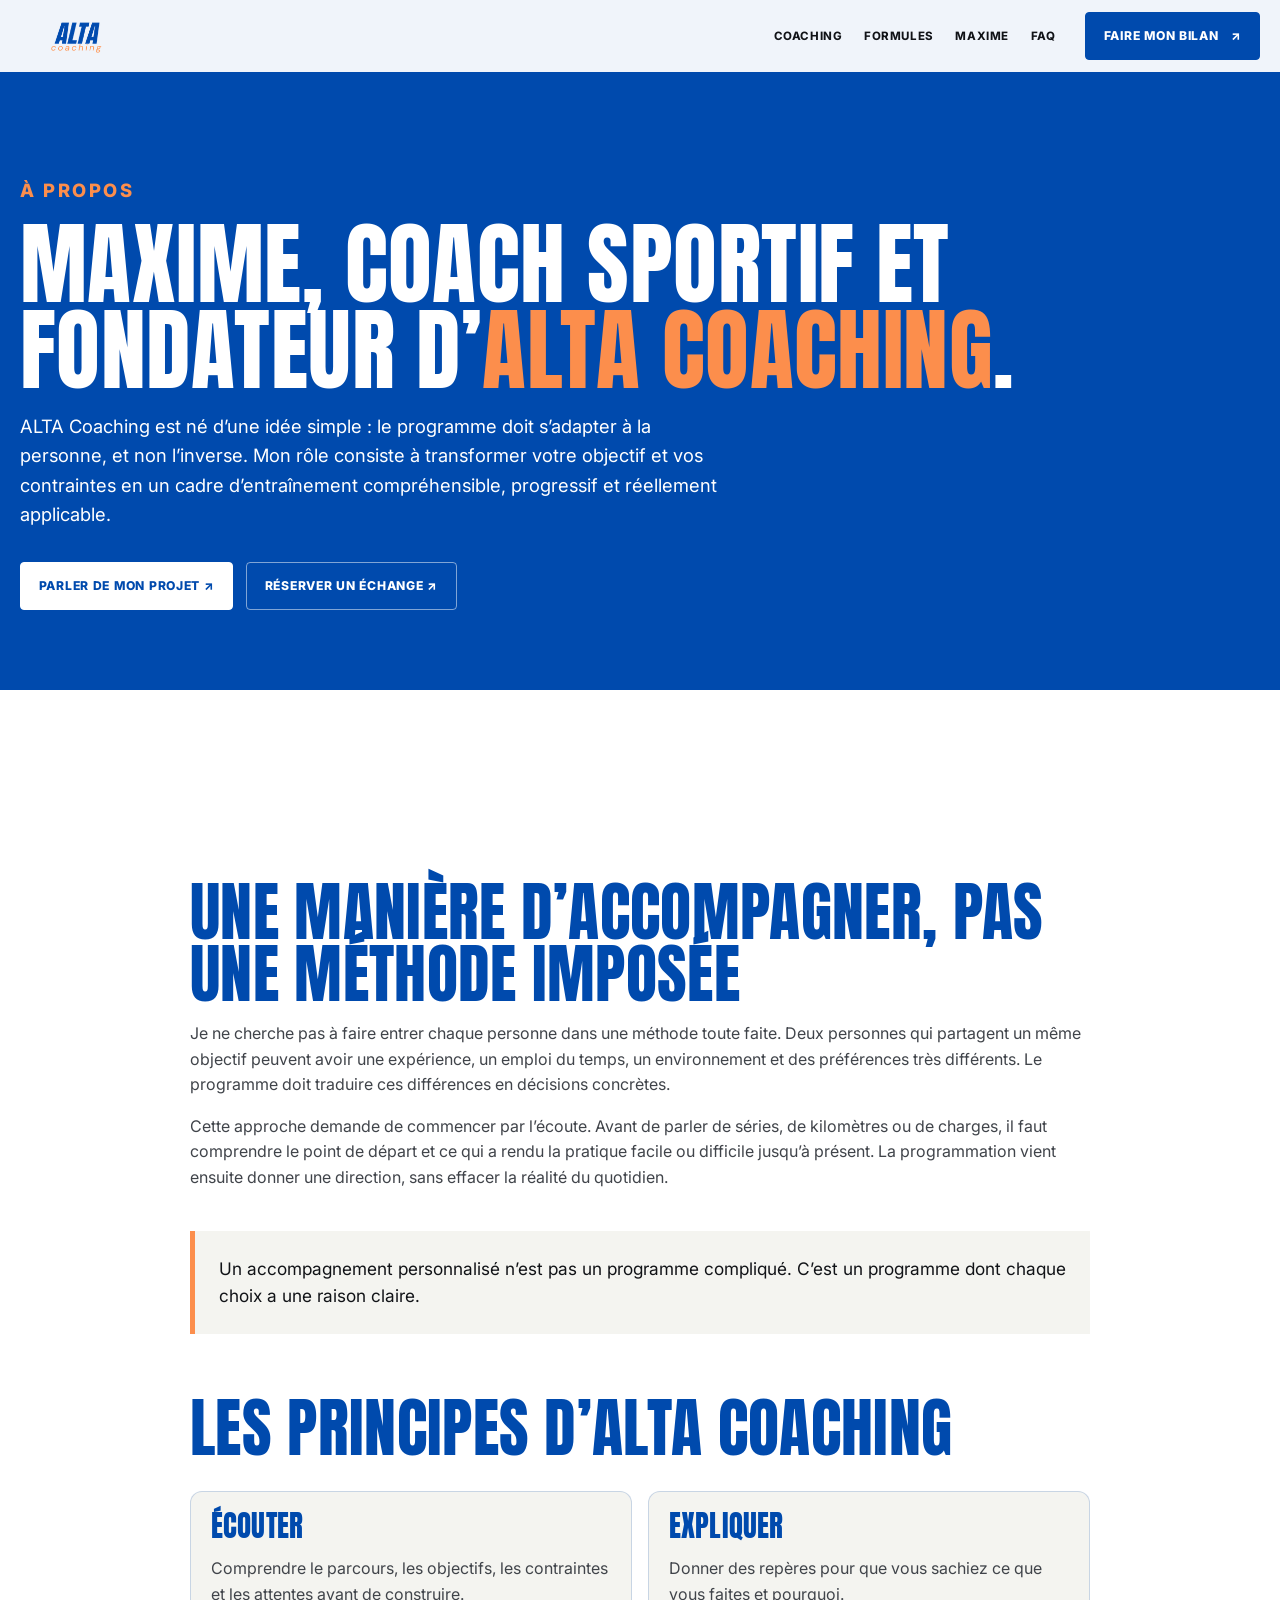
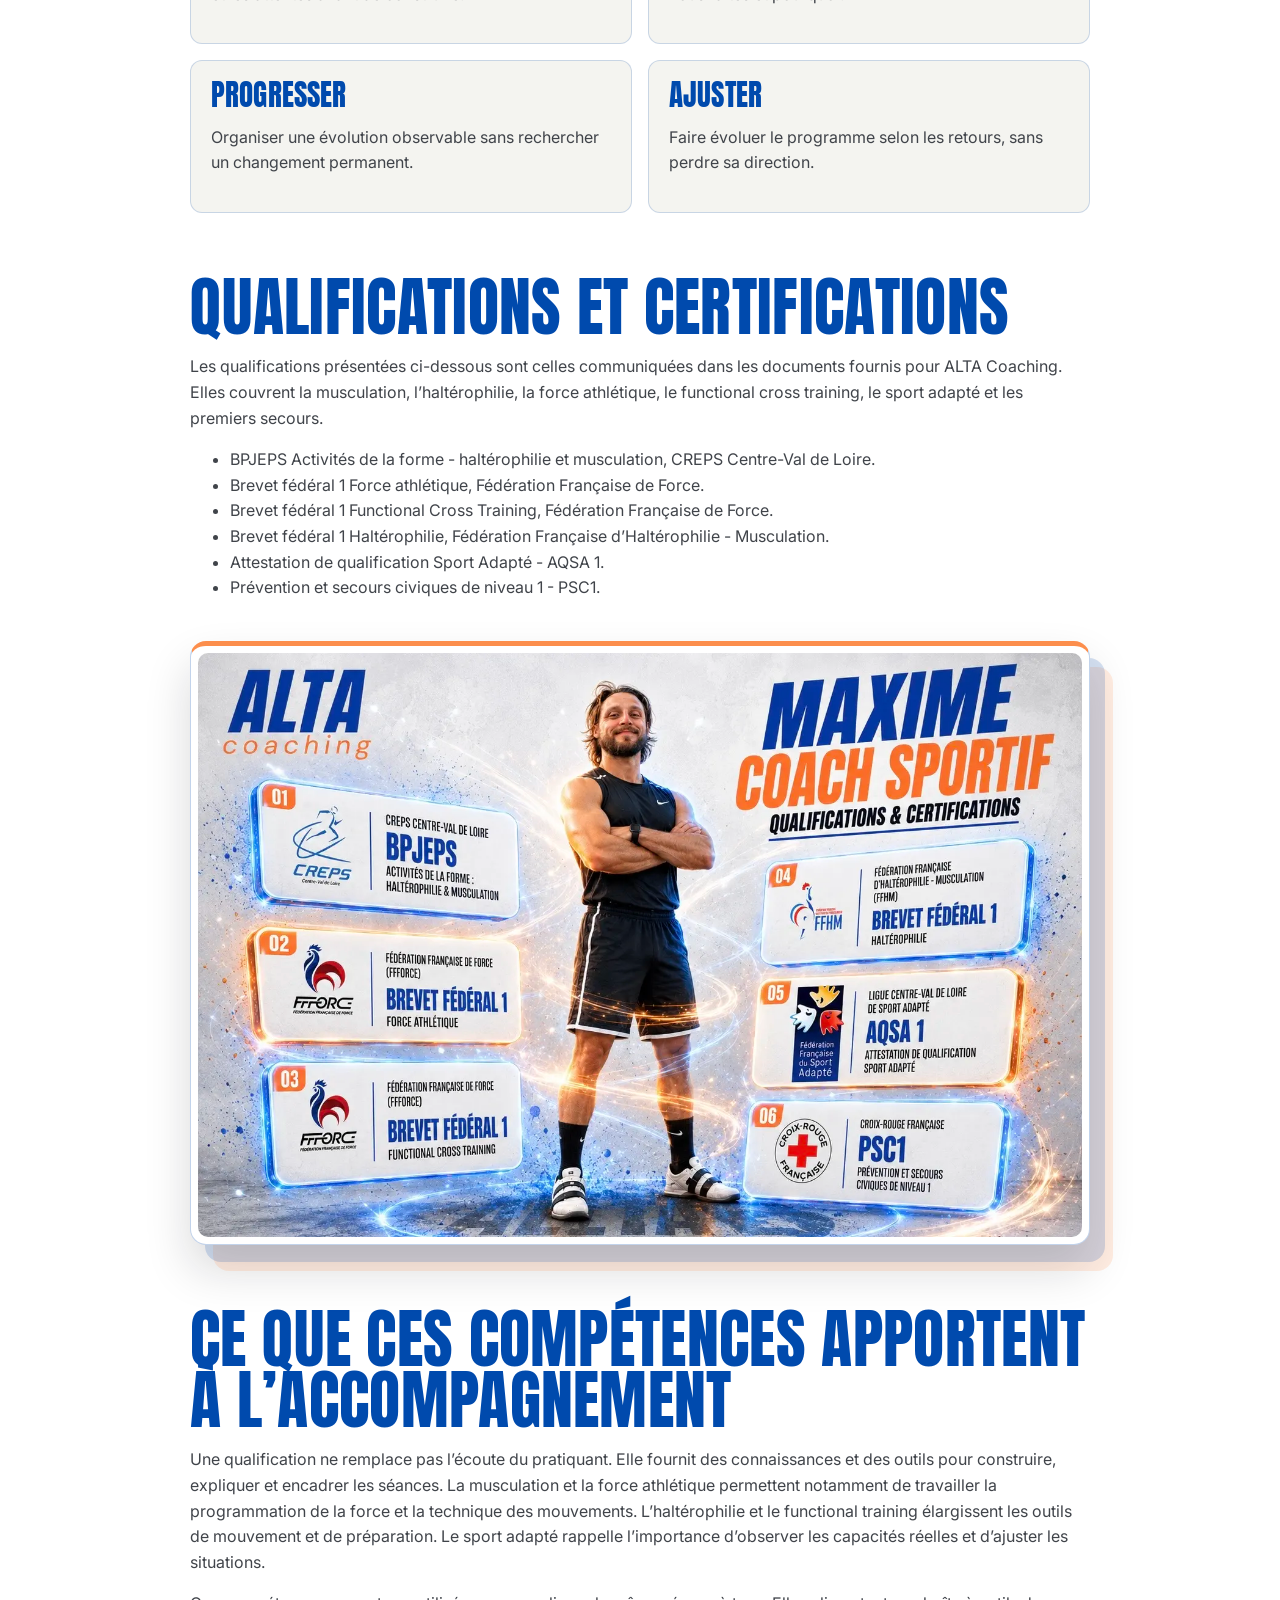
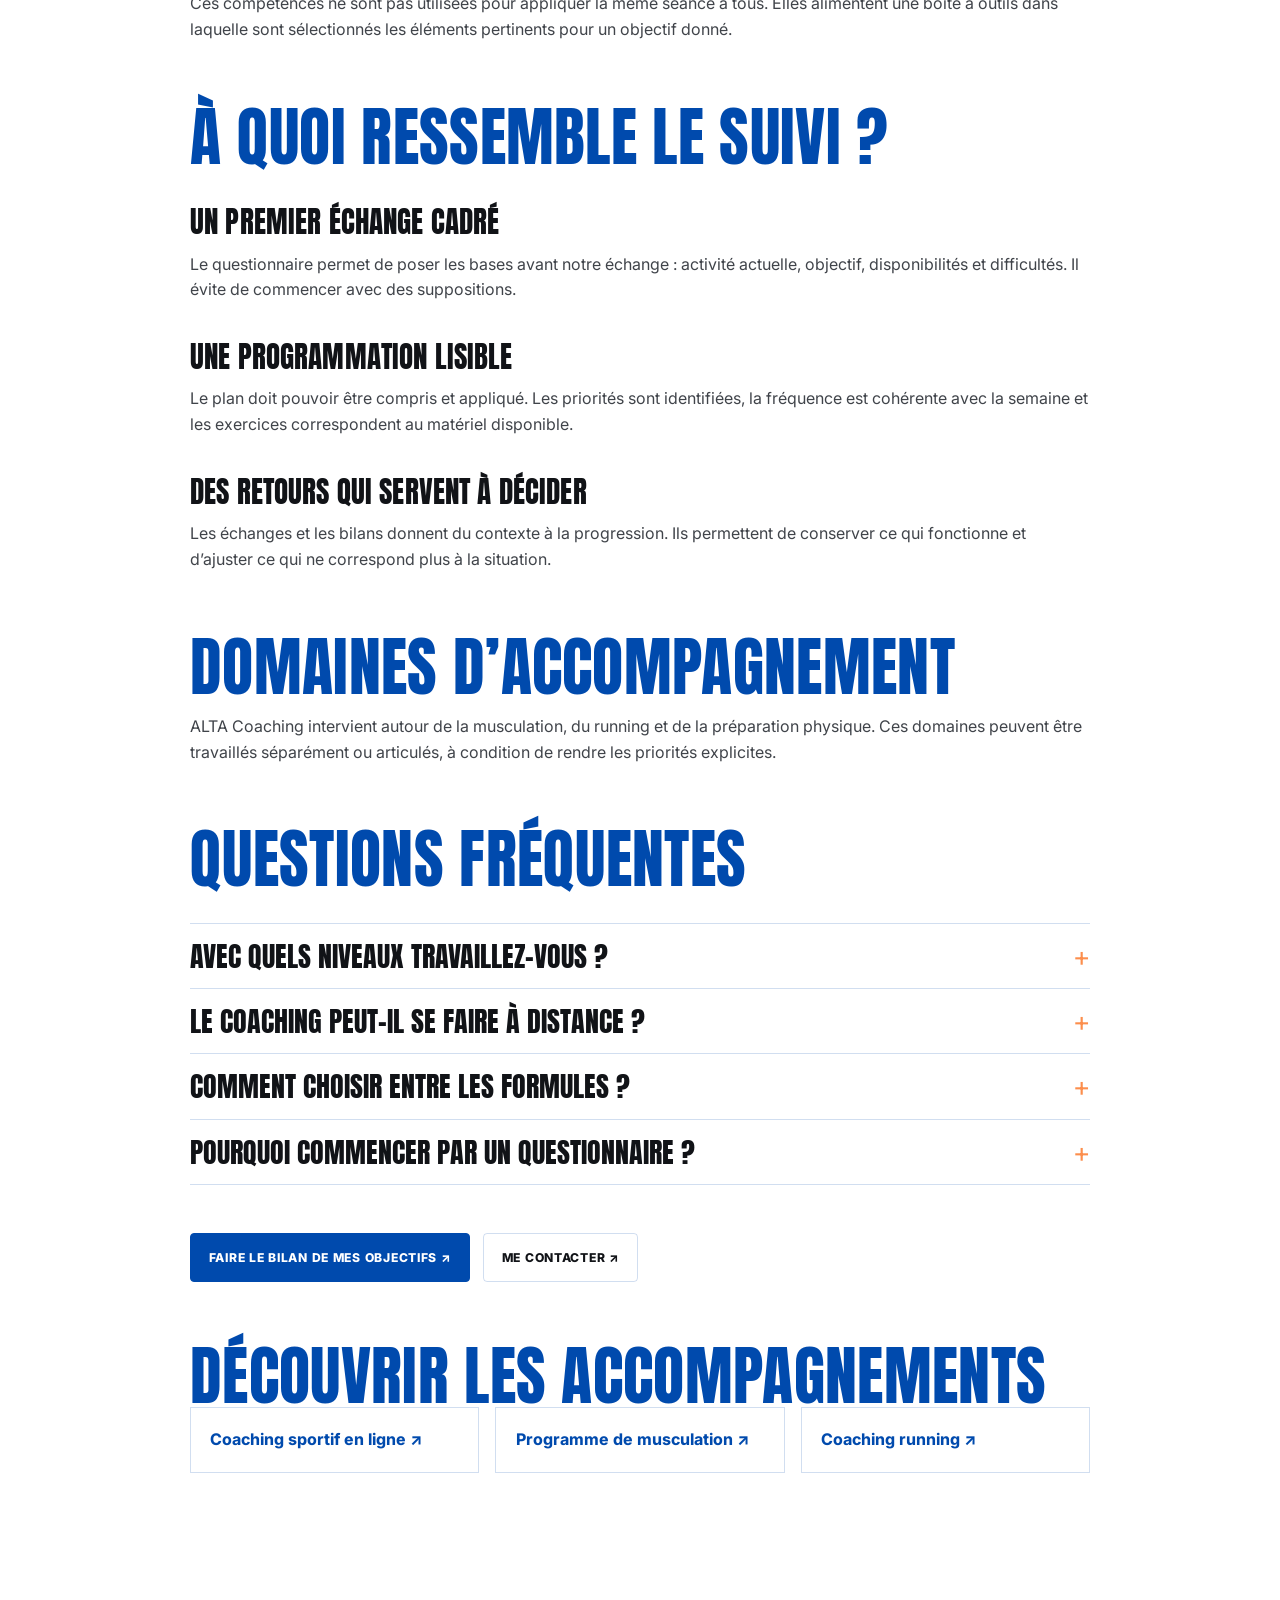
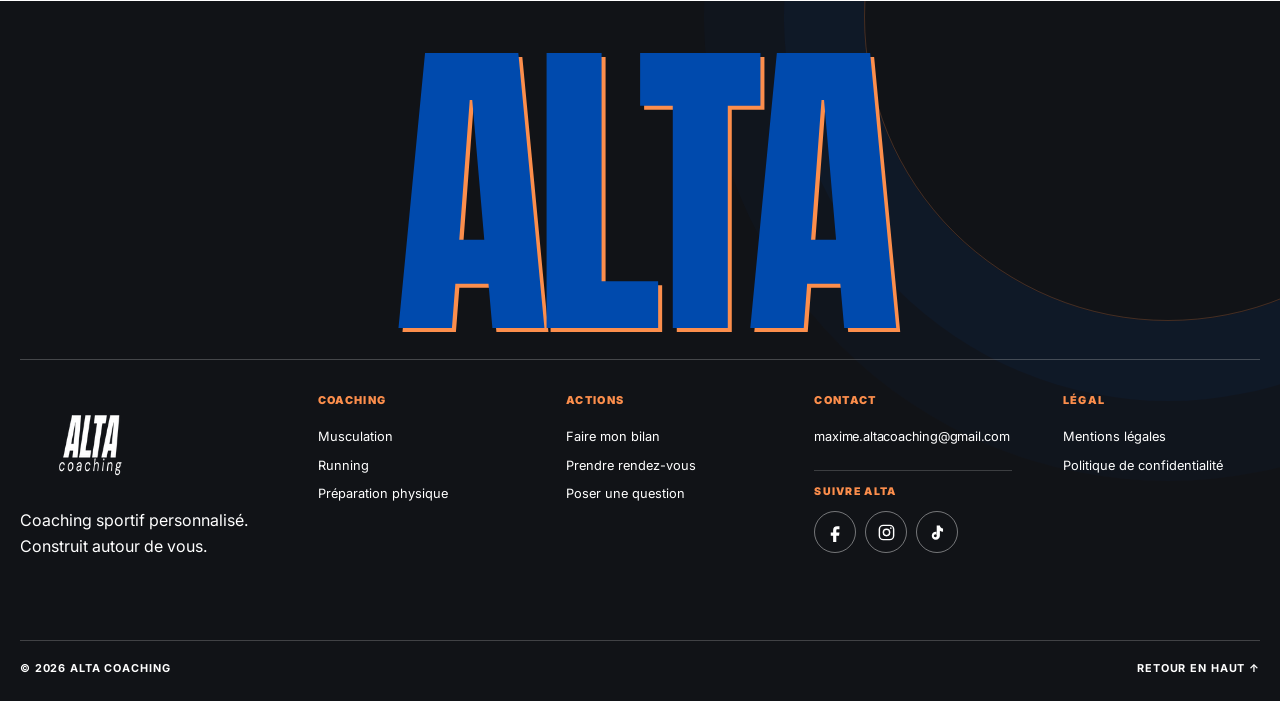
==== a-propos/index.html @ cbe17b4b "Add files via upload" ====
<!doctype html><html lang="fr"><head>
  <meta charset="utf-8"><meta name="viewport" content="width=device-width,initial-scale=1"><meta name="theme-color" content="#004aad"><title>Maxime, coach sportif | À propos d’ALTA Coaching</title><meta name="description" content="Découvrez Maxime, sa philosophie de coaching, sa méthode et les qualifications qui structurent l’accompagnement personnalisé ALTA Coaching."><link rel="canonical" href="https://altacoaching.github.io/a-propos/"><meta property="og:title" content="Maxime, coach sportif | ALTA Coaching"><meta property="og:description" content="Une approche précise, humaine et adaptée à la réalité de chaque personne."><meta property="og:type" content="profile"><meta property="og:url" content="https://altacoaching.github.io/a-propos/"><meta property="og:image" content="https://altacoaching.github.io/assets/images/maxime-qualifications.webp"><meta name="twitter:card" content="summary_large_image"><link rel="icon" type="image/png" sizes="48x48" href="/assets/images/alta-favicon-round-v6-48.png"><link rel="icon" type="image/png" sizes="32x32" href="/assets/images/alta-favicon-round-v6-32.png"><link rel="icon" type="image/png" sizes="16x16" href="/assets/images/alta-favicon-round-v6-16.png"><link rel="shortcut icon" href="/favicon.ico"><link rel="apple-touch-icon" sizes="180x180" href="/assets/images/alta-apple-touch-v6.png"><link rel="stylesheet" href="../css/style.css?v=12">
</head><body class="about-page">
  <a class="skip-link" href="#contenu">Aller au contenu</a><header class="site-header is-scrolled is-secondary" id="top"><nav class="nav container" aria-label="Navigation principale"><a class="brand" href="../" aria-label="ALTA Coaching - accueil"><img src="../assets/images/logo-alta-transparent.png" width="220" height="100" alt="ALTA Coaching"></a><button type="button" class="menu-toggle" aria-expanded="false" aria-controls="main-menu"><span></span><span></span><span></span><span class="sr-only">Ouvrir le menu</span></button><div class="nav-links" id="main-menu"><a href="../#coaching">Coaching</a><a href="../#formules">Formules</a><a href="../#maxime">Maxime</a><a href="../#faq">FAQ</a><button class="button button-primary nav-cta" type="button" data-tally-popup>Faire mon bilan <span aria-hidden="true">↗</span></button></div></nav></header>
  <main id="contenu"><section class="page-hero section-dark"><div class="container"><p class="eyebrow eyebrow-light">À PROPOS</p><h1>MAXIME, COACH SPORTIF ET FONDATEUR D’<span class="alta-title-accent">ALTA COACHING</span>.</h1><p>ALTA Coaching est né d’une idée simple : le programme doit s’adapter à la personne, et non l’inverse. Mon rôle consiste à transformer votre objectif et vos contraintes en un cadre d’entraînement compréhensible, progressif et réellement applicable.</p><div class="actions"><button type="button" class="button button-light" data-tally-popup data-track="seo_page_cta">Parler de mon projet ↗</button><a class="button button-dark-outline" href="https://cal.com/maxime-alta-coaching-ghihbc/15min">Réserver un échange ↗</a></div></div></section>
  <article class="prose section">
    <h2>UNE MANIÈRE D’ACCOMPAGNER, PAS UNE MÉTHODE IMPOSÉE</h2><p>Je ne cherche pas à faire entrer chaque personne dans une méthode toute faite. Deux personnes qui partagent un même objectif peuvent avoir une expérience, un emploi du temps, un environnement et des préférences très différents. Le programme doit traduire ces différences en décisions concrètes.</p><p>Cette approche demande de commencer par l’écoute. Avant de parler de séries, de kilomètres ou de charges, il faut comprendre le point de départ et ce qui a rendu la pratique facile ou difficile jusqu’à présent. La programmation vient ensuite donner une direction, sans effacer la réalité du quotidien.</p>
    <div class="prose-callout">Un accompagnement personnalisé n’est pas un programme compliqué. C’est un programme dont chaque choix a une raison claire.</div>

    <h2>LES PRINCIPES D’ALTA COACHING</h2><div class="content-grid"><div class="content-card"><h3>ÉCOUTER</h3><p>Comprendre le parcours, les objectifs, les contraintes et les attentes avant de construire.</p></div><div class="content-card"><h3>EXPLIQUER</h3><p>Donner des repères pour que vous sachiez ce que vous faites et pourquoi.</p></div><div class="content-card"><h3>PROGRESSER</h3><p>Organiser une évolution observable sans rechercher un changement permanent.</p></div><div class="content-card"><h3>AJUSTER</h3><p>Faire évoluer le programme selon les retours, sans perdre sa direction.</p></div></div>

    <h2>QUALIFICATIONS ET CERTIFICATIONS</h2><p>Les qualifications présentées ci-dessous sont celles communiquées dans les documents fournis pour ALTA Coaching. Elles couvrent la musculation, l’haltérophilie, la force athlétique, le functional cross training, le sport adapté et les premiers secours.</p><ul><li>BPJEPS Activités de la forme - haltérophilie et musculation, CREPS Centre-Val de Loire.</li><li>Brevet fédéral 1 Force athlétique, Fédération Française de Force.</li><li>Brevet fédéral 1 Functional Cross Training, Fédération Française de Force.</li><li>Brevet fédéral 1 Haltérophilie, Fédération Française d’Haltérophilie - Musculation.</li><li>Attestation de qualification Sport Adapté - AQSA 1.</li><li>Prévention et secours civiques de niveau 1 - PSC1.</li></ul><picture class="about-qualifications-picture reveal" data-tilt><source media="(max-width: 430px)" srcset="../assets/images/qualifications-mobile.jpg"><img src="../assets/images/maxime-qualifications.webp" width="1448" height="956" loading="lazy" decoding="async" alt="Maxime, coach sportif ALTA Coaching, et ses qualifications et certifications"></picture>

    <h2>CE QUE CES COMPÉTENCES APPORTENT À L’ACCOMPAGNEMENT</h2><p>Une qualification ne remplace pas l’écoute du pratiquant. Elle fournit des connaissances et des outils pour construire, expliquer et encadrer les séances. La musculation et la force athlétique permettent notamment de travailler la programmation de la force et la technique des mouvements. L’haltérophilie et le functional training élargissent les outils de mouvement et de préparation. Le sport adapté rappelle l’importance d’observer les capacités réelles et d’ajuster les situations.</p><p>Ces compétences ne sont pas utilisées pour appliquer la même séance à tous. Elles alimentent une boîte à outils dans laquelle sont sélectionnés les éléments pertinents pour un objectif donné.</p>

    <h2>À QUOI RESSEMBLE LE SUIVI ?</h2><h3>Un premier échange cadré</h3><p>Le questionnaire permet de poser les bases avant notre échange : activité actuelle, objectif, disponibilités et difficultés. Il évite de commencer avec des suppositions.</p><h3>Une programmation lisible</h3><p>Le plan doit pouvoir être compris et appliqué. Les priorités sont identifiées, la fréquence est cohérente avec la semaine et les exercices correspondent au matériel disponible.</p><h3>Des retours qui servent à décider</h3><p>Les échanges et les bilans donnent du contexte à la progression. Ils permettent de conserver ce qui fonctionne et d’ajuster ce qui ne correspond plus à la situation.</p>

    <h2>DOMAINES D’ACCOMPAGNEMENT</h2><p>ALTA Coaching intervient autour de la <a href="../musculation/">musculation</a>, du <a href="../running/">running</a> et de la <a href="../preparation-physique/">préparation physique</a>. Ces domaines peuvent être travaillés séparément ou articulés, à condition de rendre les priorités explicites.</p>

    <h2>QUESTIONS FRÉQUENTES</h2><div class="page-faq"><details><summary>Avec quels niveaux travaillez-vous ?</summary><p>L’accompagnement part du niveau réel de la personne, de la reprise sportive à un objectif de progression plus spécifique.</p></details><details><summary>Le coaching peut-il se faire à distance ?</summary><p>Oui. Le programme et le suivi peuvent être organisés en ligne selon la formule choisie.</p></details><details><summary>Comment choisir entre les formules ?</summary><p>Le questionnaire et le premier échange permettent d’identifier le niveau de suivi dont vous avez besoin.</p></details><details><summary>Pourquoi commencer par un questionnaire ?</summary><p>Parce qu’un programme personnalisé nécessite du contexte avant de proposer des séances.</p></details></div>
    <div class="actions"><button type="button" class="button button-primary" data-tally-popup>Faire le bilan de mes objectifs ↗</button><a class="button button-ghost" href="../contact/">Me contacter ↗</a></div><h2>DÉCOUVRIR LES ACCOMPAGNEMENTS</h2><ul class="page-links"><li><a href="../coaching-sportif-en-ligne/">Coaching sportif en ligne ↗</a></li><li><a href="../musculation/">Programme de musculation ↗</a></li><li><a href="../running/">Coaching running ↗</a></li></ul>
  </article></main>
  <footer class="footer footer-v34"><div class="footer-signature" aria-hidden="true">ALTA</div><div class="container footer-grid-v34"><div class="footer-brand"><img src="../assets/images/logo-alta-transparent.png" width="220" height="100" alt="ALTA Coaching"><p>Coaching sportif personnalisé.<br>Construit autour de vous.</p></div><nav aria-label="Coaching"><p>COACHING</p><a href="../musculation/">Musculation</a><a href="../running/">Running</a><a href="../preparation-physique/">Préparation physique</a></nav><nav aria-label="Actions"><p>ACTIONS</p><button type="button" data-tally-popup>Faire mon bilan</button><a href="../#reservation">Prendre rendez-vous</a><button type="button" data-question-popup data-source="footer-question">Poser une question</button></nav><nav aria-label="Contact et réseaux"><p>CONTACT</p><a class="email-nowrap" href="mailto:maxime.altacoaching@gmail.com">maxime.altacoaching@gmail.com</a><div class="footer-social"><p class="footer-social-title">SUIVRE ALTA</p><div class="footer-social-icons"><a href="https://www.facebook.com/profile.php?id=61591944164231" target="_blank" rel="noopener noreferrer" aria-label="Suivre ALTA Coaching sur Facebook"><svg viewBox="0 0 24 24" aria-hidden="true"><path d="M14 8h3V4h-3c-3.3 0-5 2-5 5v3H6v4h3v8h4v-8h3.5l.5-4h-4V9c0-.7.3-1 1-1Z"/></svg></a><a href="https://www.instagram.com/maxime.altacoaching/" target="_blank" rel="noopener noreferrer" aria-label="Suivre ALTA Coaching sur Instagram"><svg viewBox="0 0 24 24" aria-hidden="true"><rect x="3" y="3" width="18" height="18" rx="5"/><circle cx="12" cy="12" r="4"/><circle cx="17.5" cy="6.5" r="1" class="icon-dot"/></svg></a><a href="https://www.tiktok.com/@maxime.altacoaching" target="_blank" rel="noopener noreferrer" aria-label="Suivre ALTA Coaching sur TikTok"><svg viewBox="0 0 24 24" aria-hidden="true"><path d="M15 3c.4 2.2 1.7 3.6 4 4v4c-1.5 0-2.8-.4-4-1.2v6.1A5.1 5.1 0 1 1 10.6 11v4a1.7 1.7 0 1 0 .4 1.1V3h4Z"/></svg></a></div></div></nav><nav aria-label="Informations légales"><p>LÉGAL</p><a href="../mentions-legales/">Mentions légales</a><a href="../politique-confidentialite/">Politique de confidentialité</a></nav></div><div class="container footer-bottom"><span>© <span id="year"></span> ALTA COACHING</span><a href="#top">RETOUR EN HAUT ↑</a></div></footer><button class="mobile-cta" type="button" data-tally-popup>Faire mon bilan ↗</button><script src="../js/script.js?v=7" defer></script>
</body></html>
---- css/style.css ----
@import url("https://fonts.googleapis.com/css2?family=Anton&family=Inter:ital,wght@0,400;0,500;0,600;0,700;1,600&display=swap");

/* 01 Tokens */
:root {
  --color-primary: #004aad;
  --color-primary-dark: #00357d;
  --color-accent: #fc8e4c;
  --color-dark: #111317;
  --color-light: #ffffff;
  --color-surface: #f4f4f0;
  --color-muted: #666a70;
  --color-border: rgba(0, 74, 173, .18);
  --font-display: "Anton", "Arial Narrow", Impact, sans-serif;
  --font-body: Inter, Arial, Helvetica, sans-serif;
  --container: 1440px;
  --container-narrow: 900px;
  --radius-sm: 4px;
  --radius-md: 12px;
  --radius-lg: 24px;
  --shadow-sm: 0 10px 30px rgba(17, 19, 23, .08);
  --shadow-md: 0 24px 70px rgba(17, 19, 23, .14);
  --space-1: .5rem;
  --space-2: .75rem;
  --space-3: 1rem;
  --space-4: 1.5rem;
  --space-5: 2rem;
  --space-6: 3rem;
  --space-7: 5rem;
  --space-8: 8rem;
  --motion-fast: 180ms;
  --motion-normal: 280ms;
  --motion-slow: 700ms;
  --ease-premium: cubic-bezier(.2, .7, .2, 1);
}

/* 02 Reset */
*, *::before, *::after { box-sizing: border-box; }
html { scroll-behavior: smooth; }
body { margin: 0; background: var(--color-light); color: var(--color-dark); font: 400 1rem/1.6 var(--font-body); }
body.menu-open { overflow: hidden; }
img { display: block; max-width: 100%; }
a { color: inherit; text-decoration: none; }
button, input, textarea { font: inherit; }
button { cursor: pointer; }
ul, ol { margin: 0; }

/* 03 Accessibility */
.sr-only { position: absolute; width: 1px; height: 1px; padding: 0; margin: -1px; overflow: hidden; clip: rect(0, 0, 0, 0); white-space: nowrap; border: 0; }
.skip-link { position: fixed; z-index: 100; top: -5rem; left: 1rem; padding: .8rem 1rem; background: var(--color-dark); color: #fff; }
.skip-link:focus { top: 1rem; }
:focus-visible { outline: 3px solid var(--color-accent); outline-offset: 4px; }

/* 04 Typography */
h1, h2, h3, .price, .problem-answer { margin: 0; font-family: var(--font-display); font-weight: 400; line-height: .96; letter-spacing: .005em; text-transform: uppercase; }
h1 { font-size: clamp(3.4rem, 7vw, 7.6rem); }
h2 { max-width: 1100px; font-size: clamp(3rem, 6vw, 6.6rem); }
h3 { font-size: clamp(1.7rem, 3vw, 3.2rem); }
h1 em, h2 em, .problem-answer em { color: var(--color-accent); font-style: normal; }
.eyebrow { margin: 0 0 var(--space-3); color: var(--color-primary); font-size: .72rem; font-weight: 800; letter-spacing: .14em; text-transform: uppercase; }
.eyebrow-light { color: var(--color-accent); }
.section-heading > p:last-child { max-width: 700px; font-size: 1.08rem; }

/* 05 Global layout */
.container { width: min(calc(100% - 2.5rem), var(--container)); margin-inline: auto; }
.container-narrow { width: min(calc(100% - 2.5rem), var(--container-narrow)); margin-inline: auto; }
.section { padding-block: clamp(5rem, 10vw, 10rem); }
.section-pad { min-height: 100vh; padding: clamp(7rem, 12vw, 10rem) clamp(1.25rem, 6vw, 7rem); }
.section-surface { background: var(--color-surface); }
.section-dark { background: var(--color-dark); color: var(--color-light); }
.section-blue { background: var(--color-primary); color: var(--color-light); }
.split-heading { display: grid; grid-template-columns: minmax(150px, .35fr) 1fr; gap: var(--space-5); align-items: start; }
.section-heading { margin-bottom: clamp(3rem, 6vw, 5.5rem); }
.reveal { opacity: 0; transform: translateY(22px); transition: opacity .7s ease, transform .7s cubic-bezier(.22, 1, .36, 1); }
.reveal.is-visible { opacity: 1; transform: none; }

/* 06 Buttons */
.button { display: inline-flex; min-height: 48px; align-items: center; justify-content: center; gap: .75rem; padding: .85rem 1.1rem; border: 1px solid transparent; border-radius: var(--radius-sm); background: none; color: inherit; font-size: .76rem; font-weight: 800; letter-spacing: .06em; text-transform: uppercase; transition: transform .2s ease, background .2s ease, color .2s ease, border-color .2s ease; }
.button:hover { transform: translateY(-2px); }
.button-primary { border-color: var(--color-primary); background: var(--color-primary); color: #fff; }
.button-primary:hover { border-color: var(--color-accent); background: var(--color-accent); }
.button-accent { border-color: var(--color-accent); background: var(--color-accent); color: var(--color-dark); }
.button-light { border-color: #fff; background: #fff; color: var(--color-primary); }
.button-outline { border-color: var(--color-primary); color: var(--color-primary); }
.button-outline:hover { background: var(--color-primary); color: #fff; }
.button-ghost { border-color: var(--color-border); }
.button-dark-outline { border-color: rgba(255,255,255,.5); color: #fff; }

/* 07 Header */
.site-header { position: fixed; z-index: 30; inset: 0 0 auto; transition: background .25s ease, box-shadow .25s ease; }
.site-header.is-scrolled { background: rgba(255,255,255,.94); box-shadow: 0 1px 0 var(--color-border); backdrop-filter: blur(12px); }
.nav { display: flex; height: 92px; align-items: center; justify-content: space-between; transition: height .25s ease; }
.is-scrolled .nav { height: 72px; }
.brand { position: relative; z-index: 32; width: 112px; }
.brand img { width: 100%; height: auto; }
.nav-links { display: flex; align-items: center; gap: clamp(.8rem, 1.7vw, 1.7rem); }
.nav-links > a { font-size: .72rem; font-weight: 750; letter-spacing: .05em; text-transform: uppercase; }
.nav-links > a:hover { color: var(--color-accent); }
.nav-cta { margin-left: .5rem; }
.menu-toggle { display: none; position: relative; z-index: 32; width: 50px; height: 50px; padding: 12px; border: 0; background: transparent; }
.menu-toggle > span:not(.sr-only) { display: block; width: 26px; height: 2px; margin: 5px 0; background: var(--color-primary); transition: transform .2s ease, opacity .2s ease; }

/* 08 Hero */
.hero { min-height: 100svh; padding-top: clamp(8rem, 13vw, 12rem); padding-bottom: 2rem; background: linear-gradient(120deg, #fff 0 62%, #f0f2f4 62%); }
.hero-grid { display: grid; grid-template-columns: minmax(0, 1.1fr) minmax(360px, .9fr); gap: clamp(2rem, 6vw, 7rem); align-items: center; }
.hero-copy { position: relative; z-index: 2; }
.hero-lead { max-width: 670px; margin: var(--space-5) 0; font-size: clamp(1.05rem, 1.6vw, 1.3rem); }
.benefit-strip { display: flex; flex-wrap: wrap; gap: .6rem 1.4rem; padding: 0; list-style: none; color: var(--color-primary); font-size: .78rem; font-weight: 800; text-transform: uppercase; }
.benefit-strip li::before { content: "✓"; margin-right: .45rem; color: var(--color-accent); }
.actions { display: flex; flex-wrap: wrap; gap: .8rem; margin-top: var(--space-5); }
.micro-proof { margin: var(--space-3) 0 0; color: var(--color-muted); font-size: .72rem; font-weight: 650; letter-spacing: .04em; }
.hero-visual { position: relative; min-height: 600px; }
.hero-frame { position: absolute; inset: 2rem 2rem 1.5rem 3rem; overflow: hidden; border-radius: 48% 48% var(--radius-lg) var(--radius-lg); background: var(--color-primary); box-shadow: var(--shadow-md); }
.hero-frame::after { content: ""; position: absolute; inset: 0; background: linear-gradient(180deg, transparent 55%, rgba(0,53,125,.44)); }
.hero-frame img { width: 100%; height: 100%; object-fit: cover; object-position: 50% 35%; }
.hero-number { position: absolute; top: -3rem; right: -1rem; color: var(--color-primary); font: 400 14rem/.8 var(--font-display); opacity: .12; }
.hero-tag { position: absolute; z-index: 2; top: 3.5rem; left: 0; padding: .6rem .8rem; background: var(--color-accent); color: var(--color-dark); font-size: .66rem; font-weight: 800; letter-spacing: .1em; }
.hero-caption { position: absolute; z-index: 2; right: 0; bottom: 0; padding: .8rem 1rem; background: var(--color-primary); color: #fff; font: 400 1.3rem/1.05 var(--font-display); }
.discipline-marquee { display: flex; justify-content: space-between; gap: 1rem; margin-top: clamp(3rem, 8vw, 7rem); padding-top: 1rem; border-top: 1px solid var(--color-border); color: var(--color-primary); font-size: .7rem; font-weight: 800; letter-spacing: .1em; }

/* 09 Problem */
.problem-grid { display: grid; grid-template-columns: 1.2fr .8fr; gap: clamp(2rem, 7vw, 8rem); margin-top: var(--space-7); }
.problem-answer { font-size: clamp(3.3rem, 7vw, 7.6rem); }
.problem-list { border-top: 1px solid rgba(255,255,255,.25); }
.problem-list p { margin: 0; padding: 1.1rem 0; border-bottom: 1px solid rgba(255,255,255,.25); color: #dadde1; }
.problem-list p::before { content: "—"; margin-right: .7rem; color: var(--color-accent); }

/* 10 Solution */
.pillar-list { margin-top: var(--space-7); border-top: 1px solid var(--color-border); }
.pillar { display: grid; grid-template-columns: 80px .8fr 1fr; gap: var(--space-4); align-items: baseline; padding: 1.4rem 0; border-bottom: 1px solid var(--color-border); transition: padding .2s ease, color .2s ease; }
.pillar:hover { padding-left: .6rem; color: var(--color-primary); }
.pillar span { color: var(--color-accent); font-size: .74rem; font-weight: 800; }
.pillar p { max-width: 500px; margin: 0; color: var(--color-muted); }

/* 11 Coaching */
.service-list { border-top: 1px solid var(--color-border); }
.service-row { display: grid; grid-template-columns: 70px minmax(0, 1fr) auto; gap: var(--space-4); align-items: center; min-height: 180px; padding: 1.4rem 0; border-bottom: 1px solid var(--color-border); transition: padding .25s ease, background .25s ease; }
.service-row:hover { padding-inline: 1rem; background: #fff; }
.service-row > span { color: var(--color-accent); font-size: .72rem; font-weight: 800; }
.service-row p { max-width: 650px; margin: .5rem 0 .2rem; }
.service-row small { color: var(--color-muted); }
.service-row > b { color: var(--color-primary); font-size: .72rem; text-transform: uppercase; }

/* 12 Method */
.timeline { position: relative; display: grid; grid-template-columns: repeat(4, 1fr); padding: 0; list-style: none; }
.timeline::before { content: ""; position: absolute; top: 55px; right: 0; left: 0; height: 2px; background: var(--color-border); }
.timeline li { position: relative; padding-right: 1.5rem; }
.timeline li > span { display: grid; position: relative; z-index: 1; width: 54px; height: 54px; place-items: center; border-radius: 50%; background: var(--color-primary); color: #fff; font-weight: 800; }
.timeline h3 { margin-top: 3rem; font-size: 2rem; }
.timeline p { max-width: 250px; color: var(--color-muted); }

/* 13 Audience */
.audiences h2 em { color: var(--color-accent); }
.audience-grid { display: grid; grid-template-columns: repeat(3, 1fr); margin-top: var(--space-7); border-top: 1px solid rgba(255,255,255,.35); }
.audience-grid p { margin: 0; padding: 1.3rem; border-right: 1px solid rgba(255,255,255,.35); border-bottom: 1px solid rgba(255,255,255,.35); font: 400 clamp(1.5rem, 3vw, 3rem)/1 var(--font-display); text-transform: uppercase; }
.audience-grid p:nth-child(3n) { border-right: 0; }

/* 14 Why ALTA */
.why-grid { display: grid; grid-template-columns: repeat(4, 1fr); border-top: 1px solid var(--color-border); }
.why-grid article { min-height: 240px; padding: 1.5rem; border-right: 1px solid var(--color-border); }
.why-grid article:last-child { border-right: 0; }
.why-grid strong { color: var(--color-accent); font-size: .72rem; }
.why-grid h3 { margin-top: 4rem; font-size: 2rem; }
.why-grid p { color: var(--color-muted); }

/* 15 Pricing */
.pricing-grid { display: grid; grid-template-columns: repeat(3, 1fr); gap: var(--space-3); align-items: stretch; }
.price-card { position: relative; display: flex; min-height: 660px; flex-direction: column; padding: clamp(1.3rem, 2.5vw, 2rem); border: 1px solid var(--color-border); border-radius: var(--radius-md); background: #fff; box-shadow: var(--shadow-sm); }
.price-featured { transform: translateY(-1rem); border-color: var(--color-primary); background: var(--color-primary); color: #fff; box-shadow: var(--shadow-md); }
.plan-badge { position: absolute; top: 0; right: 0; margin: 0; padding: .45rem .7rem; border-radius: 0 var(--radius-md) 0 var(--radius-sm); background: var(--color-accent); color: var(--color-dark); font-size: .66rem; font-weight: 850; letter-spacing: .08em; }
.plan-kicker { margin: 0 0 .4rem; color: var(--color-accent); font-size: .68rem; font-weight: 800; letter-spacing: .1em; }
.price-card h3 { color: var(--color-primary); }
.price-featured h3 { color: #fff; }
.price { margin: var(--space-5) 0 var(--space-3); color: var(--color-primary); font-size: clamp(4rem, 6vw, 6.4rem); }
.price-featured .price { color: #fff; }
.price small { font: 700 1rem var(--font-body); color: var(--color-accent); }
.price-card ul { padding: 0; border-top: 1px solid currentColor; list-style: none; }
.price-card li { padding: .7rem 0; border-bottom: 1px solid currentColor; font-size: .86rem; }
.price-card li::before { content: "✓"; margin-right: .5rem; color: #21b949; font-weight: 900; }
.price-card .commitment { margin-top: auto; font-size: .72rem; font-weight: 800; letter-spacing: .08em; text-transform: uppercase; }
.price-card .button { width: 100%; margin-top: 1rem; }
.comparison-wrap { margin-top: var(--space-7); overflow-x: auto; border-radius: var(--radius-md); background: #fff; box-shadow: var(--shadow-sm); }
table { width: 100%; min-width: 720px; border-collapse: collapse; }
caption { padding: 1.2rem; color: var(--color-primary); font: 400 2rem var(--font-display); text-align: left; text-transform: uppercase; }
th, td { padding: 1rem; border-top: 1px solid var(--color-border); text-align: center; }
th:first-child { text-align: left; }
thead th { color: var(--color-primary); font-size: .75rem; text-transform: uppercase; }
.carte { display: grid; grid-template-columns: .8fr 1.2fr; gap: var(--space-6); margin-top: var(--space-7); padding: clamp(1.5rem, 4vw, 3rem); border: 2px solid var(--color-primary); border-radius: var(--radius-md); background: #fff; }
.carte ul { padding: 0; list-style: none; }
.carte li { display: flex; justify-content: space-between; gap: 1rem; padding: .8rem 0; border-bottom: 1px solid var(--color-border); }
.carte strong { color: var(--color-primary); }

/* 16 Coach */
.coach-grid { display: grid; grid-template-columns: .9fr 1.1fr; gap: clamp(2rem, 7vw, 8rem); align-items: center; }
.coach-visual { position: relative; min-height: 650px; }
.coach-visual > span { position: absolute; top: -2rem; left: -1rem; color: var(--color-accent); font: 400 18rem/.8 var(--font-display); opacity: .16; }
.coach-visual img { position: absolute; inset: 3rem 0 0 3rem; width: calc(100% - 3rem); height: calc(100% - 3rem); object-fit: cover; border-radius: var(--radius-lg) var(--radius-lg) 48% 48%; }
.coach-copy h2 { color: var(--color-accent); font-size: clamp(5rem, 10vw, 10rem); }
.coach-role { color: #fff; font-size: .74rem; font-weight: 800; letter-spacing: .1em; }
.coach-quote { max-width: 700px; font-size: clamp(1.35rem, 2vw, 2rem); font-style: italic; }
.coach-copy > p, .coach-copy li { color: #d9dce0; }
.coach-copy ul { display: grid; grid-template-columns: 1fr 1fr; gap: .6rem 1rem; padding: 1rem 0; list-style: none; }
.coach-copy li::before { content: "—"; margin-right: .5rem; color: var(--color-accent); }

/* 17 Qualifications */
.qualifications .section-heading > p:last-child { max-width: 760px; }
.qualifications-stage { position: relative; perspective: 1200px; }
.qualification-number { position: absolute; z-index: 0; top: -7rem; right: 1rem; color: var(--color-primary); font: 400 14rem/.8 var(--font-display); opacity: .08; }
.qualification-card { position: relative; z-index: 1; overflow: hidden; border: 1px solid var(--color-border); border-radius: var(--radius-md); background: #fff; box-shadow: var(--shadow-md); opacity: 0; transform: translateY(40px) scale(.97); transition: opacity .8s ease, transform .8s cubic-bezier(.22,1,.36,1); transform-style: preserve-3d; }
.qualification-card.is-visible { opacity: 1; transform: none; }
.qualification-card::before { content: ""; position: absolute; z-index: 2; inset: -30% auto -30% -40%; width: 22%; transform: skewX(-18deg); background: linear-gradient(90deg, transparent, rgba(255,255,255,.38), transparent); pointer-events: none; }
.qualification-card.is-visible::before { animation: light-sweep 1.05s .35s ease both; }
.qualification-card img { width: 100%; height: auto; }
@keyframes light-sweep { from { left: -40%; } to { left: 125%; } }

/* 18 Tally */
.questionnaire-grid { display: grid; grid-template-columns: .8fr 1.2fr; gap: clamp(2rem, 6vw, 6rem); align-items: start; }
.tally-shell { padding: clamp(1rem, 2vw, 2rem); border-top: 5px solid var(--color-accent); border-radius: var(--radius-md); background: #fff; box-shadow: var(--shadow-md); }
.tally-shell iframe { display: block; width: 100%; min-height: 200px; border: 0; }

/* 19 Trust */
.trust-grid { display: grid; grid-template-columns: repeat(4, 1fr); border-top: 1px solid var(--color-border); }
.trust-grid article { padding: 1.5rem; border-right: 1px solid var(--color-border); }
.trust-grid article:last-child { border-right: 0; }
.trust-grid span { color: var(--color-accent); font-size: .72rem; font-weight: 800; }
.trust-grid h3 { margin-top: 3rem; font-size: 1.8rem; }
.trust-grid p { color: var(--color-muted); }

/* 20 FAQ */
.faq-list { border-top: 1px solid var(--color-border); }
details { border-bottom: 1px solid var(--color-border); }
summary { position: relative; min-height: 64px; padding: 1rem 3rem 1rem 0; cursor: pointer; list-style: none; color: var(--color-dark); font: 400 clamp(1.25rem, 2.2vw, 2rem)/1.15 var(--font-display); text-transform: uppercase; }
summary::-webkit-details-marker { display: none; }
summary::after { content: "+"; position: absolute; right: 0; color: var(--color-accent); font: 400 1.7rem var(--font-body); }
details[open] summary::after { content: "−"; }
details p { max-width: 700px; margin: 0 0 1.3rem; color: var(--color-muted); }

/* 21 Cal */
.reservation-grid { display: grid; grid-template-columns: .7fr 1.3fr; gap: clamp(2rem, 6vw, 6rem); }
.cal-shell { min-width: 0; min-height: 580px; overflow: hidden; border-radius: var(--radius-md); background: #fff; box-shadow: var(--shadow-md); }
#my-cal-inline-15min { width: 100%; height: 580px; overflow-x: hidden; overflow-y: auto; overscroll-behavior: contain; }

/* 22 Contact */
.contact-grid { display: grid; grid-template-columns: 1fr 1fr; gap: clamp(2rem, 7vw, 8rem); align-items: center; }
.contact-panel { border-top: 1px solid var(--color-border); }
.contact-panel a { display: grid; grid-template-columns: 100px 1fr auto; gap: 1rem; align-items: center; padding: 1.4rem 0; border-bottom: 1px solid var(--color-border); transition: padding .2s ease, color .2s ease; }
.contact-panel a:hover { padding-left: .6rem; color: var(--color-primary); }
.contact-panel span { color: var(--color-muted); font-size: .72rem; text-transform: uppercase; }
.contact-panel b { color: var(--color-accent); }

/* 23 Footer */
.footer { padding: var(--space-7) 0 var(--space-4); background: var(--color-primary); color: #fff; }
.footer-top { display: grid; grid-template-columns: 1.5fr repeat(3, 1fr); gap: var(--space-5); }
.footer-top img { width: 140px; filter: brightness(0) invert(1); }
.footer-top nav { display: flex; flex-direction: column; gap: .45rem; }
.footer-top nav p { margin: 0 0 .6rem; color: var(--color-accent); font-size: .7rem; font-weight: 800; letter-spacing: .1em; }
.footer-top nav a { font-size: .82rem; }
.footer-top nav a:hover { color: var(--color-accent); }
.footer-cta { display: flex; align-items: center; justify-content: space-between; margin-top: var(--space-7); padding: 1.4rem 0; border-block: 1px solid rgba(255,255,255,.4); }
.footer-cta p { margin: 0; font: 400 clamp(2rem, 5vw, 5rem) var(--font-display); }
.footer-bottom { display: flex; gap: 1.5rem; padding-top: 1.2rem; font-size: .68rem; font-weight: 700; letter-spacing: .08em; }
.footer-bottom span { margin-right: auto; }
.mobile-cta { display: none; }

/* SEO pages */
.page-hero { padding-top: 11rem; padding-bottom: 5rem; }
.page-hero h1 { max-width: 1050px; color: var(--color-primary); }
.page-hero h1 .alta-title-accent { color: #fc8e4c; }
.page-hero p { max-width: 720px; font-size: 1.15rem; }
.about-page .page-hero.section-dark { background: #004aad; }
.about-page .page-hero.section-dark h1,
.about-page .page-hero.section-dark p { color: #fff; }
.about-page .page-hero.section-dark .eyebrow { color: var(--color-accent); }
.prose { width: min(calc(100% - 2.5rem), 900px); margin-inline: auto; }
.prose h2 { margin-top: 4rem; color: var(--color-primary); font-size: clamp(2.5rem, 5vw, 4.8rem); }
.prose h3 { margin-top: 2.5rem; font-size: 1.8rem; }
.prose p, .prose li { color: #40444a; }
.prose .actions { margin-block: 3rem; }
.page-links { display: grid; grid-template-columns: repeat(3, 1fr); gap: 1rem; padding: 0; list-style: none; }
.page-links a { display: block; height: 100%; padding: 1.2rem; border: 1px solid var(--color-border); color: var(--color-primary); font-weight: 750; }
.content-grid { display: grid; grid-template-columns: repeat(2, minmax(0, 1fr)); gap: 1rem; margin: 2rem 0; }
.content-card { padding: 1.25rem; border: 1px solid var(--color-border); border-radius: var(--radius-md); background: var(--color-surface); }
.content-card h3 { margin-top: 0; color: var(--color-primary); }
.prose-callout { margin: 2.5rem 0; padding: 1.5rem; border-left: 5px solid var(--color-accent); background: var(--color-surface); font-size: 1.08rem; }
.page-faq { margin-block: 2rem; border-top: 1px solid var(--color-border); }

/* 24 Mobile */
@media (max-width: 1024px) {
  .hero-grid { grid-template-columns: 1fr .8fr; gap: 2rem; }
  .hero-visual { min-height: 500px; }
  .price-card { min-height: 610px; }
  .coach-grid { gap: 3rem; }
  .footer-top { grid-template-columns: 1.4fr 1fr 1fr; }
  .footer-top nav:last-child { grid-column: 2; }
}

@media (max-width: 820px) {
  .section { padding-block: 5rem; }
  .menu-toggle { display: block; }
  .nav-links { position: fixed; inset: 0; z-index: 31; display: flex; visibility: hidden; opacity: 0; pointer-events: none; flex-direction: column; align-items: stretch; justify-content: center; padding: 5rem 1.5rem 2rem; background: var(--color-primary); color: #fff; transition: opacity .25s ease, visibility .25s; }
  .nav-links.is-open { visibility: visible; opacity: 1; pointer-events: auto; }
  .nav-links > a { min-height: 54px; border-bottom: 1px solid rgba(255,255,255,.3); font: 400 2rem var(--font-display); }
  .nav-links .nav-cta { margin: 1rem 0 0; }
  .menu-toggle.is-open > span:not(.sr-only) { background: #fff; }
  .menu-toggle.is-open > span:nth-child(1) { transform: translateY(7px) rotate(45deg); }
  .menu-toggle.is-open > span:nth-child(2) { opacity: 0; }
  .menu-toggle.is-open > span:nth-child(3) { transform: translateY(-7px) rotate(-45deg); }
  .hero { min-height: auto; background: linear-gradient(180deg, #fff 0 60%, #f0f2f4 60%); }
  .hero-grid, .problem-grid, .coach-grid, .questionnaire-grid, .reservation-grid, .contact-grid, .carte { grid-template-columns: 1fr; }
  .hero-visual { min-height: 540px; }
  .split-heading { grid-template-columns: 1fr; gap: .4rem; }
  .problem-list { margin-top: 1rem; }
  .pillar { grid-template-columns: 50px 1fr; }
  .pillar p { grid-column: 2; }
  .timeline { grid-template-columns: 1fr 1fr; gap: 2rem 1rem; }
  .timeline::before { display: none; }
  .audience-grid, .why-grid, .trust-grid { grid-template-columns: 1fr 1fr; }
  .audience-grid p:nth-child(3n) { border-right: 1px solid rgba(255,255,255,.35); }
  .audience-grid p:nth-child(2n) { border-right: 0; }
  .why-grid article:nth-child(2n), .trust-grid article:nth-child(2n) { border-right: 0; }
  .pricing-grid { grid-template-columns: 1fr; }
  .price-featured { transform: none; }
  .price-card { min-height: 0; }
  .coach-visual { min-height: 570px; }
  .reservation-grid .section-heading { margin-bottom: 0; }
  .footer-top { grid-template-columns: 1fr 1fr; }
  .footer-top > div { grid-column: 1 / -1; }
  .footer-top nav:last-child { grid-column: auto; }
  .page-links { grid-template-columns: 1fr; }
  .mobile-cta { display: block; position: fixed; z-index: 25; right: 1rem; bottom: 1rem; min-height: 48px; padding: .75rem 1rem; border: 0; border-radius: var(--radius-sm); background: var(--color-accent); color: var(--color-dark); box-shadow: var(--shadow-md); font-size: .72rem; font-weight: 850; text-transform: uppercase; }
  .mobile-cta.is-hidden { opacity: 0; pointer-events: none; }
}

@media (max-width: 520px) {
  :root { --space-8: 5rem; }
  .container, .container-narrow, .prose { width: min(calc(100% - 2rem), var(--container)); }
  h1 { font-size: clamp(3rem, 14vw, 4.2rem); }
  h2 { font-size: clamp(2.6rem, 13vw, 4rem); }
  .hero { padding-top: 7.5rem; }
  .hero-visual { min-height: 430px; }
  .hero-frame { inset: 2rem 1rem 1rem 1.5rem; }
  .hero-number { font-size: 9rem; }
  .discipline-marquee { justify-content: flex-start; overflow-x: auto; }
  .problem-answer { font-size: 3.2rem; }
  .service-row { grid-template-columns: 40px 1fr; }
  .service-row > b { grid-column: 2; }
  .timeline, .audience-grid, .why-grid, .trust-grid { grid-template-columns: 1fr; }
  .audience-grid p, .audience-grid p:nth-child(3n) { border-right: 0; }
  .why-grid article, .trust-grid article { border-right: 0; border-bottom: 1px solid var(--color-border); }
  .coach-visual { min-height: 430px; }
  .coach-visual img { inset: 2rem 0 0 1.5rem; width: calc(100% - 1.5rem); height: calc(100% - 2rem); }
  .coach-copy ul { grid-template-columns: 1fr; }
  .qualification-number { font-size: 8rem; }
  .content-grid { grid-template-columns: 1fr; }
  .tally-shell { padding: .5rem; }
  .tally-shell iframe { min-height: 200px; }
  .cal-shell { min-height: 600px; }
  #my-cal-inline-15min { height: 600px; overflow-x: hidden; overflow-y: auto; }
  .contact-panel a { grid-template-columns: 1fr auto; }
  .contact-panel span { grid-column: 1 / -1; }
  .contact-panel strong { overflow-wrap: anywhere; }
  .footer-cta { align-items: flex-start; flex-direction: column; gap: 1rem; }
  .footer-bottom { align-items: flex-start; flex-direction: column; }
  .footer-bottom span { margin: 0; }
}

/* 25 Hover / reduced motion */
@media (hover: hover) and (pointer: fine) {
  .qualification-card { transition: opacity .8s ease, transform .18s ease; }
}
@media (prefers-reduced-motion: reduce) {
  html { scroll-behavior: auto; }
  *, *::before, *::after { animation-duration: .01ms !important; animation-iteration-count: 1 !important; transition-duration: .01ms !important; }
  .reveal, .qualification-card { opacity: 1; transform: none; }
  .qualification-card::before { display: none; }
}

/* ========================================
   V3.4 — Simplification and conversion
======================================== */
.home-page-v34 .conversion-hero { min-height: 100svh; }
.conversion-hero h1 { max-width: 940px; font-size: clamp(4.6rem, 8vw, 9.4rem); }
.conversion-hero h1 em { margin-left: clamp(0rem, 4vw, 4rem); }
.hero-actions .button-primary { min-width: min(100%, 210px); }
.hero-choice { display: flex; justify-content: space-between; gap: 1rem; margin-top: clamp(2rem, 4vw, 4rem); padding-block: 1rem; border-block: 1px solid var(--color-border); color: var(--color-primary); font-size: .65rem; font-weight: 850; letter-spacing: .1em; }
.hero-choice span:last-child { color: var(--color-dark); }

/* One editorial process instead of repeated manifesto sections */
.after-contact { padding-bottom: clamp(4.5rem, 8vw, 8rem); background: #fff; }
.after-heading { display: grid; grid-template-columns: 160px minmax(0, 1fr); gap: clamp(1.5rem, 5vw, 5rem); margin-bottom: clamp(3rem, 6vw, 6rem); }
.after-heading h2 { font-size: clamp(3.6rem, 7vw, 7.8rem); }
.after-sequence { width: min(calc(100% - 2.5rem), 1600px); margin-inline: auto; }
.after-step { position: relative; isolation: isolate; display: grid; grid-template-columns: minmax(130px, .35fr) minmax(0, 1.2fr); gap: clamp(1.5rem, 6vw, 7rem); min-height: 380px; align-items: center; padding: clamp(2rem, 5vw, 5rem); overflow: hidden; }
.after-step > span { align-self: stretch; color: transparent; font: 400 clamp(9rem, 20vw, 21rem)/.75 var(--font-display); -webkit-text-stroke: 2px currentColor; opacity: .2; }
.after-step h3 { max-width: 920px; font-size: clamp(3rem, 6vw, 6.6rem); }
.after-step h3 em { color: var(--color-accent); font-style: normal; }
.after-step p { max-width: 650px; font-size: clamp(1rem, 1.4vw, 1.18rem); }
.after-step-blue { margin-right: clamp(0rem, 6vw, 7rem); background: var(--color-primary); color: #fff; }
.after-step-light { margin: -1.25rem 0 -1.25rem clamp(0rem, 6vw, 7rem); border: 1px solid var(--color-border); background: var(--color-surface); color: var(--color-dark); }
.after-step-light > span { color: var(--color-primary); }
.after-step-dark { margin-left: clamp(0rem, 3vw, 3rem); background: var(--color-dark); color: #fff; }
.after-step-blue > span,
.after-step-dark > span { color: #fff; }
.conversion-prompt { display: flex; align-items: center; justify-content: space-between; gap: 2rem; margin-top: clamp(3rem, 6vw, 6rem); padding: 1.5rem 0; border-block: 1px solid var(--color-border); }
.conversion-prompt > p { margin: 0; color: var(--color-primary); font: 400 clamp(1.8rem, 3vw, 3.2rem)/1 var(--font-display); }
.conversion-prompt .actions { flex: 0 0 auto; margin: 0; }

/* Simplified coach and qualification block */
.coach-credentials { overflow: hidden; }
.coach-credentials-grid { display: grid; grid-template-columns: 1.05fr .95fr; gap: clamp(2rem, 7vw, 8rem); align-items: center; }
.coach-v34-copy h2 { font-size: clamp(4rem, 8vw, 8.4rem); }
.coach-v34-copy > p:not(.eyebrow) { max-width: 700px; color: #d9dce0; }
.coach-v34-visual { position: relative; min-height: 600px; }
.coach-v34-visual img { position: absolute; z-index: 2; inset: 2rem 0 0 2rem; width: calc(100% - 2rem); height: calc(100% - 2rem); object-fit: cover; border: 6px solid #fff; box-shadow: 20px 22px 0 var(--color-primary); }
.coach-v34-visual > span { position: absolute; top: -2rem; left: -2rem; color: var(--color-accent); font: 400 18rem/.8 var(--font-display); opacity: .16; }
.qualification-v34 { display: grid; grid-template-columns: .65fr 1.35fr; gap: clamp(2rem, 5vw, 5rem); align-items: center; margin-top: clamp(4rem, 8vw, 8rem); padding-top: clamp(3rem, 6vw, 6rem); border-top: 1px solid rgba(255,255,255,.2); }
.qualification-v34 h3 { color: #fff; font-size: clamp(2.8rem, 5vw, 5.2rem); }
.qualification-v34 p { color: #d9dce0; }
.qualification-v34 .qualification-card { box-shadow: 18px 18px 0 rgba(252,142,76,.22); }

/* Final contact and FAQ share one section */
.contact-faq { background: #fff; }
.contact-faq-grid { display: grid; grid-template-columns: 1fr 1fr; gap: clamp(2.5rem, 7vw, 8rem); align-items: start; }
.contact-v34 h2 { font-size: clamp(3.5rem, 6vw, 6.2rem); }
.contact-actions { margin-top: 2rem; border-top: 1px solid var(--color-border); }
.contact-action { display: grid; width: 100%; grid-template-columns: 130px minmax(0, 1fr) auto; gap: 1rem; align-items: center; padding: 1.3rem 0; border: 0; border-bottom: 1px solid var(--color-border); background: transparent; color: var(--color-dark); text-align: left; transition: color var(--motion-fast) ease, transform var(--motion-fast) var(--ease-premium); }
.contact-action span { color: var(--color-muted); font-size: .66rem; font-weight: 800; letter-spacing: .08em; }
.contact-action strong { overflow-wrap: anywhere; }
.contact-action b { color: var(--color-accent); transition: transform var(--motion-fast) var(--ease-premium); }
.contact-action:hover,
.contact-action:focus-visible { color: var(--color-primary); transform: translateX(5px); }
.contact-action:hover b,
.contact-action:focus-visible b { transform: translate(4px, -2px); }
.social-block { margin-top: 2.5rem; }
.social-block > p { color: var(--color-primary); font-size: .7rem; font-weight: 900; letter-spacing: .12em; }
.social-links { display: flex; flex-wrap: wrap; gap: .7rem 1.4rem; }
.social-links a { padding-bottom: .3rem; border-bottom: 1px solid var(--color-border); color: var(--color-dark); font-weight: 800; transition: color var(--motion-fast) ease, border-color var(--motion-fast) ease, transform var(--motion-fast) var(--ease-premium); }
.social-links a span { display: inline-block; transition: transform var(--motion-fast) var(--ease-premium); }
.social-links a:hover,
.social-links a:focus-visible { color: var(--color-accent); border-color: var(--color-accent); transform: translateY(-2px); }
.social-links a:hover span,
.social-links a:focus-visible span { transform: translate(4px, -2px); }
.faq-v34 { padding: clamp(1.5rem, 3vw, 2.5rem); border-top: 6px solid var(--color-primary); background: var(--color-surface); }
.faq-v34 .faq-list { border-top: 1px solid var(--color-border); }

/* Compact booking module */
.home-page-v34 .reservation { padding-block: clamp(3.5rem, 6vw, 5.5rem); }
.home-page-v34 .cal-shell { min-height: 560px; }
.home-page-v34 #my-cal-inline-15min { height: 560px; }

/* V3.4 footer */
.footer-v34 { padding-bottom: 1.5rem; }
.footer-grid-v34 { display: grid; grid-template-columns: 1.25fr repeat(4, 1fr); gap: clamp(1.5rem, 4vw, 4rem); padding-top: 2rem; border-top: 1px solid rgba(255,255,255,.22); }
.footer-grid-v34 .footer-brand img { width: 140px; filter: brightness(0) invert(1); }
.footer-grid-v34 nav { display: flex; min-width: 0; flex-direction: column; align-items: flex-start; gap: .5rem; }
.footer-grid-v34 nav > p { margin: 0 0 .6rem; color: var(--color-accent); font-size: .68rem; font-weight: 900; letter-spacing: .12em; }
.footer-grid-v34 nav a,
.footer-grid-v34 nav button { max-width: 100%; padding: 0; border: 0; background: transparent; color: #fff; font-size: .8rem; text-align: left; overflow-wrap: anywhere; transition: color var(--motion-fast) ease, transform var(--motion-fast) var(--ease-premium); }
.footer-grid-v34 nav a:hover,
.footer-grid-v34 nav a:focus-visible,
.footer-grid-v34 nav button:hover,
.footer-grid-v34 nav button:focus-visible { color: var(--color-accent); transform: translateX(4px); }
.footer-social { display: flex; flex-direction: column; gap: .4rem; margin-top: .6rem; padding-top: .7rem; border-top: 1px solid rgba(255,255,255,.18); }
.footer-v34 .footer-bottom { margin-top: clamp(2.5rem, 5vw, 5rem); border-top: 1px solid rgba(255,255,255,.2); }

@media (max-width: 1024px) {
  .footer-grid-v34 { grid-template-columns: 1.2fr repeat(2, 1fr); }
  .footer-grid-v34 nav:nth-last-child(-n+2) { margin-top: 1rem; }
}

@media (max-width: 820px) {
  .conversion-hero h1 em { margin-left: 0; }
  .hero-choice { flex-direction: column; }
  .after-heading { grid-template-columns: 1fr; gap: .5rem; }
  .after-step { grid-template-columns: 100px minmax(0, 1fr); min-height: 330px; }
  .after-step-blue,
  .after-step-light,
  .after-step-dark { margin-inline: 0; }
  .conversion-prompt { align-items: flex-start; flex-direction: column; }
  .conversion-prompt .actions { width: 100%; }
  .coach-credentials-grid,
  .qualification-v34,
  .contact-faq-grid { grid-template-columns: 1fr; }
  .coach-v34-visual { min-height: 520px; }
  .home-page-v34 .cal-shell { min-height: 620px; }
  .home-page-v34 #my-cal-inline-15min { height: 620px; }
  .footer-grid-v34 { grid-template-columns: 1fr 1fr; }
  .footer-grid-v34 .footer-brand { grid-column: 1 / -1; }
}

@media (max-width: 520px) {
  .conversion-hero h1 { font-size: clamp(3.25rem, 15.5vw, 4.8rem); }
  .after-sequence { width: calc(100% - 1rem); }
  .after-step { grid-template-columns: 1fr; min-height: auto; padding: 2rem 1.25rem 2.5rem; }
  .after-step > span { height: 100px; font-size: 8rem; }
  .after-step h3 { font-size: clamp(2.8rem, 13vw, 4rem); }
  .conversion-prompt .actions .button { width: 100%; }
  .coach-v34-visual { min-height: 420px; }
  .qualification-v34 { margin-top: 4rem; }
  .contact-action { grid-template-columns: 1fr auto; }
  .contact-action > span { grid-column: 1 / -1; }
  .contact-action strong { font-size: .88rem; }
  .home-page-v34 .cal-shell { min-height: 600px; }
  .home-page-v34 #my-cal-inline-15min { height: 600px; }
  .footer-grid-v34 { grid-template-columns: 1fr; }
  .footer-grid-v34 .footer-brand { grid-column: auto; }
  .footer-grid-v34 nav:nth-last-child(-n+2) { margin-top: 0; }
}

@media (prefers-reduced-motion: reduce) {
  .contact-action,
  .contact-action b,
  .social-links a,
  .social-links a span,
  .footer-grid-v34 nav a,
  .footer-grid-v34 nav button { transition: none !important; transform: none !important; }
}

/* ========================================
   V3.2 — Campaign art, motion and services
======================================== */

/* Premium interaction system */
.button {
  position: relative;
  isolation: isolate;
  overflow: hidden;
  box-shadow: 0 0 0 rgba(17, 19, 23, 0);
  transition:
    transform var(--motion-fast) var(--ease-premium),
    background-color var(--motion-fast) var(--ease-premium),
    color var(--motion-fast) var(--ease-premium),
    border-color var(--motion-fast) var(--ease-premium),
    box-shadow var(--motion-fast) var(--ease-premium);
}
.button::before {
  content: "";
  position: absolute;
  z-index: 0;
  inset: 0;
  transform: translateX(-105%) skewX(-18deg);
  background: rgba(255, 255, 255, .16);
  transition: transform var(--motion-normal) var(--ease-premium);
}
.button > span { position: relative; z-index: 1; display: inline-block; transition: transform var(--motion-fast) var(--ease-premium); }
.button:hover,
.button:focus-visible { transform: translateY(-3px) scale(1.01); box-shadow: 0 12px 28px rgba(17, 19, 23, .14); }
.button:hover::before,
.button:focus-visible::before { transform: translateX(105%) skewX(-18deg); }
.button:hover > span,
.button:focus-visible > span { transform: translateX(4px); }
.button-primary:hover,
.button-primary:focus-visible { border-color: var(--color-accent); background: var(--color-accent); color: var(--color-dark); }
.button-accent:hover,
.button-accent:focus-visible { border-color: #fff; background: #fff; color: var(--color-primary); }
.button-light:hover,
.button-light:focus-visible { border-color: var(--color-accent); background: var(--color-accent); color: var(--color-dark); }
.button-outline:hover,
.button-outline:focus-visible { background: var(--color-primary); color: #fff; }
.button-dark-outline:hover,
.button-dark-outline:focus-visible { border-color: var(--color-accent); background: var(--color-accent); color: var(--color-dark); }

/* Campaign hero */
.campaign-hero {
  position: relative;
  isolation: isolate;
  overflow: clip;
  min-height: 100svh;
  padding-top: clamp(7.5rem, 10vw, 10rem);
  background:
    linear-gradient(118deg, rgba(255,255,255,.98) 0 58%, rgba(238,241,244,.96) 58%),
    var(--color-light);
}
.campaign-hero::before {
  content: "";
  position: absolute;
  z-index: -2;
  inset: 0;
  opacity: .32;
  background-image:
    linear-gradient(rgba(0,74,173,.08) 1px, transparent 1px),
    linear-gradient(90deg, rgba(0,74,173,.08) 1px, transparent 1px);
  background-size: 56px 56px;
  mask-image: linear-gradient(90deg, #000, transparent 76%);
}
.campaign-hero::after {
  content: "";
  position: absolute;
  z-index: -1;
  top: 18%;
  right: -5vw;
  width: min(42vw, 620px);
  height: 16px;
  transform: rotate(-9deg);
  background: var(--color-accent);
  box-shadow: 0 28px 0 rgba(0,74,173,.13);
}
.campaign-hero .hero-grid { grid-template-columns: minmax(0, 1.18fr) minmax(340px, .82fr); gap: clamp(1.5rem, 4vw, 4.5rem); }
.campaign-index { display: flex; justify-content: space-between; max-width: 720px; margin-bottom: .8rem; padding-bottom: .6rem; border-bottom: 1px solid var(--color-border); color: var(--color-primary); font-size: .64rem; font-weight: 850; letter-spacing: .14em; }
.campaign-hero h1 { max-width: 960px; font-size: clamp(4.8rem, 8.2vw, 10rem); line-height: .82; letter-spacing: -.018em; }
.campaign-hero h1 span,
.campaign-hero h1 em { display: block; }
.campaign-hero h1 span:nth-child(2) { margin-left: clamp(1rem, 5vw, 5.5rem); color: var(--color-primary); }
.campaign-hero h1 em { position: relative; z-index: 1; width: max-content; max-width: 100%; margin-top: .08em; padding: .05em .1em .08em; transform: rotate(-1.5deg); background: var(--color-accent); color: var(--color-dark); font-size: .72em; }
.campaign-hero .hero-lead { margin: 1.5rem 0; }
.button-hero { min-height: 56px; padding-inline: 1.35rem; }
.hero-side-label { position: absolute; z-index: 2; top: 50%; left: .7rem; transform: translate(-40%, -50%) rotate(-90deg); color: var(--color-primary); font-size: .58rem; font-weight: 850; letter-spacing: .16em; }
.campaign-hero .hero-visual { min-height: clamp(540px, 62vw, 720px); }
.campaign-hero .hero-frame {
  inset: 2.5rem 0 1rem 2rem;
  overflow: hidden;
  border: 8px solid #fff;
  border-radius: 0;
  clip-path: polygon(10% 0, 100% 0, 92% 100%, 0 100%);
  background: var(--color-primary);
  box-shadow: 26px 24px 0 var(--color-primary), var(--shadow-md);
}
.campaign-hero .hero-frame::before {
  content: "";
  position: absolute;
  z-index: 2;
  inset: 0;
  background: linear-gradient(145deg, transparent 44%, rgba(0,74,173,.2));
}
.campaign-hero .hero-frame img { object-position: 50% 34%; filter: saturate(.92) contrast(1.03); }
.campaign-hero .hero-number {
  top: -1rem;
  right: -.3rem;
  z-index: -1;
  color: transparent;
  opacity: 1;
  font-size: clamp(12rem, 19vw, 22rem);
  -webkit-text-stroke: 2px rgba(0,74,173,.19);
}
.campaign-hero .hero-tag { top: 1.1rem; left: -.5rem; transform: rotate(-2deg); box-shadow: 8px 8px 0 var(--color-dark); }
.hero-caption { right: -.5rem; bottom: 2rem; transform: rotate(-2deg); font-size: clamp(1.2rem, 2vw, 2rem); }
.hero-caption strong { color: var(--color-accent); font-weight: 400; }
.hero-orbit { position: absolute; z-index: 3; inset: 42% -4% auto -1%; height: 38%; border: 2px solid rgba(252,142,76,.78); border-radius: 50%; transform: rotate(-12deg); pointer-events: none; }
.hero-orbit::after { content: ""; position: absolute; inset: 22% -2%; border-top: 1px solid rgba(255,255,255,.75); transform: rotate(7deg); }
.hero-stamp { position: absolute; z-index: 4; right: -1rem; bottom: 9rem; display: grid; width: 100px; height: 100px; place-items: center; border: 1px solid var(--color-primary); border-radius: 50%; background: rgba(255,255,255,.9); color: var(--color-primary); font-size: .55rem; font-weight: 900; line-height: 1.25; letter-spacing: .08em; text-align: center; }
.campaign-hero .discipline-marquee { position: relative; margin-top: clamp(2rem, 4vw, 4rem); padding-block: 1rem; border-block: 1px solid var(--color-border); }
.campaign-hero .discipline-marquee::before { content: "03 AXES"; color: var(--color-accent); }

/* Interactive services */
.service-row { position: relative; isolation: isolate; overflow: hidden; transition: transform var(--motion-normal) var(--ease-premium), color var(--motion-normal) var(--ease-premium), border-color var(--motion-normal) var(--ease-premium); }
.service-row::before { content: ""; position: absolute; z-index: -1; inset: 0; transform: translateX(-101%); background: var(--color-primary); transition: transform var(--motion-normal) var(--ease-premium); }
.service-row h3 { font-size: clamp(3rem, 6vw, 6.6rem); transition: transform var(--motion-normal) var(--ease-premium), color var(--motion-normal) var(--ease-premium); }
.service-row > b i { display: inline-block; font-style: normal; transition: transform var(--motion-fast) var(--ease-premium); }
.service-row:hover,
.service-row:focus-visible { z-index: 1; padding-inline: 1.5rem; background: #004aad; color: #fff; transform: translateX(8px); outline-offset: -4px; }
.service-row:hover::before,
.service-row:focus-visible::before { transform: translateX(0); }
.service-row:hover h3,
.service-row:focus-visible h3 { color: #fff; transform: translateX(8px); }
.service-row:hover small,
.service-row:focus-visible small { color: rgba(255,255,255,.78); }
.service-row:hover > span,
.service-row:focus-visible > span,
.service-row:hover > b,
.service-row:focus-visible > b { color: #fc8e4c; }
.service-row:hover > b i,
.service-row:focus-visible > b i { transform: translate(4px, -3px); }
.service-run::after { content: none; position: absolute; z-index: -1; right: 12%; width: 180px; height: 180px; border: 1px solid rgba(255,255,255,.24); border-radius: 50%; transform: scale(.5); opacity: 0; transition: transform var(--motion-normal) var(--ease-premium), opacity var(--motion-normal) ease; }
.service-run:hover::after,
.service-run:focus-visible::after { transform: scale(1); opacity: 1; }

/* Method motion */
.timeline li { min-width: 0; padding: 1rem 1.5rem 1.4rem 0; border-bottom: 3px solid transparent; transition: transform var(--motion-normal) var(--ease-premium), border-color var(--motion-normal) var(--ease-premium), background var(--motion-normal) var(--ease-premium); }
.timeline li > span { transition: transform var(--motion-normal) var(--ease-premium), background var(--motion-normal) var(--ease-premium), color var(--motion-normal) var(--ease-premium); }
.timeline li:hover,
.timeline li:focus-visible { transform: translateY(-5px); border-color: var(--color-accent); background: linear-gradient(180deg, transparent, rgba(252,142,76,.08)); outline-offset: 2px; }
.timeline li:hover > span,
.timeline li:focus-visible > span { transform: scale(1.08); background: var(--color-accent); color: var(--color-dark); }

/* Pricing and comparator as one decision block */
.price-card { overflow: hidden; transition: transform var(--motion-normal) var(--ease-premium), border-color var(--motion-normal) var(--ease-premium), box-shadow var(--motion-normal) var(--ease-premium); }
.price-card::after { content: ""; position: absolute; inset: auto 0 0; height: 6px; transform: scaleX(0); transform-origin: left; background: var(--color-accent); transition: transform var(--motion-normal) var(--ease-premium); }
.price-card h3 { transition: transform var(--motion-normal) var(--ease-premium), color var(--motion-normal) var(--ease-premium); }
.price-featured { transform: translateY(-12px); border-width: 2px; box-shadow: 0 30px 80px rgba(0,74,173,.22); }
.price-featured::before { content: none; position: absolute; right: .9rem; bottom: 3rem; color: rgba(255,255,255,.08); font: 400 10rem/.8 var(--font-display); pointer-events: none; }
.price-featured::after { transform: scaleX(1); }
.comparison-wrap { margin-top: clamp(2rem, 3vw, 3.5rem); border: 1px solid var(--color-border); box-shadow: 0 18px 48px rgba(17,19,23,.09); }
.comparison-wrap caption { padding: 1.35rem 1.5rem .9rem; font-size: clamp(2rem, 3vw, 3.2rem); }
.comparison-wrap tbody tr { transition: background var(--motion-fast) ease; }
.comparison-wrap tbody tr:hover { background: rgba(0,74,173,.045); }
.comparison-wrap th:nth-child(3),
.comparison-wrap td:nth-child(3) { background: rgba(252,142,76,.1); color: var(--color-primary); font-weight: 800; }
.comparison-wrap thead th:nth-child(3) { border-top: 4px solid var(--color-accent); }
.comparison-wrap td { font-weight: 650; }
.carte { margin-top: clamp(2.5rem, 4vw, 4.5rem); }

/* Qualifications */
.qualifications { position: relative; overflow: hidden; background: linear-gradient(135deg, #fff 0 70%, rgba(0,74,173,.055) 70%); }
.qualifications::before { content: "ALTA / 06"; position: absolute; top: 3rem; right: -1rem; color: rgba(0,74,173,.055); font: 400 clamp(7rem, 17vw, 18rem)/1 var(--font-display); }
.qualification-card { border: 6px solid #fff; box-shadow: 22px 24px 0 rgba(0,74,173,.1), var(--shadow-md); }

/* Compact official embeds */
.reservation { padding-block: clamp(4rem, 7vw, 6rem); }
.reservation-grid { grid-template-columns: minmax(240px, .62fr) minmax(0, 1.38fr); gap: clamp(2rem, 5vw, 5rem); align-items: stretch; }
.reservation-grid .section-heading { align-self: center; margin-bottom: 0; }
.reservation-grid .section-heading h2 { font-size: clamp(3.6rem, 6vw, 6.8rem); }
.reservation-time { display: inline-block; margin: 1.5rem 0 .3rem; padding: .35rem .6rem; background: var(--color-accent); color: var(--color-dark) !important; font-size: .72rem !important; font-weight: 900; letter-spacing: .12em; }
.cal-shell { min-height: 580px; border: 1px solid rgba(255,255,255,.16); }
#my-cal-inline-15min { height: 580px; overflow-x: hidden; overflow-y: auto; scrollbar-gutter: stable; }
.tally-shell iframe { min-height: 160px; }

/* Campaign footer */
.footer { position: relative; isolation: isolate; overflow: hidden; padding-top: clamp(3rem, 6vw, 6rem); background: var(--color-dark); }
.footer::after { content: ""; position: absolute; z-index: -1; top: -18rem; right: -12rem; width: 38rem; height: 38rem; border: 1px solid rgba(252,142,76,.22); border-radius: 50%; box-shadow: 0 0 0 5rem rgba(0,74,173,.07), 0 0 0 10rem rgba(0,74,173,.04); }
.footer-signature { width: min(calc(100% - 2.5rem), var(--container)); margin: 0 auto clamp(2rem, 4vw, 4rem); color: var(--color-primary); font: 400 clamp(8rem, 25vw, 24rem)/.72 var(--font-display); letter-spacing: -.045em; text-align: center; text-shadow: 4px 4px 0 var(--color-accent); }
.footer-top { padding-top: 2rem; border-top: 1px solid rgba(255,255,255,.22); }
.footer-top nav a { transition: color var(--motion-fast) ease, transform var(--motion-fast) var(--ease-premium); }
.footer-top nav a:hover,
.footer-top nav a:focus-visible { color: var(--color-accent); transform: translateX(4px); }
.footer-cta { margin-top: clamp(3rem, 6vw, 6rem); }

/* Service landing pages */
.service-page { background: var(--color-light); }
.service-hero { position: relative; isolation: isolate; overflow: hidden; min-height: 92svh; padding: clamp(8rem, 12vw, 11rem) 0 clamp(4rem, 7vw, 7rem); }
.service-hero::before { content: ""; position: absolute; z-index: -2; inset: 0; background-image: linear-gradient(rgba(0,74,173,.08) 1px, transparent 1px), linear-gradient(90deg, rgba(0,74,173,.08) 1px, transparent 1px); background-size: 52px 52px; }
.service-hero-grid { display: grid; grid-template-columns: minmax(0, 1.12fr) minmax(340px, .88fr); gap: clamp(2rem, 6vw, 7rem); align-items: center; }
.service-hero-copy { position: relative; z-index: 2; }
.service-code { display: flex; gap: .7rem; align-items: center; margin-bottom: 1.2rem; color: var(--color-primary); font-size: .66rem; font-weight: 850; letter-spacing: .14em; text-transform: uppercase; }
.service-code::before { content: ""; width: 56px; height: 4px; background: var(--color-accent); }
.service-hero h1 { max-width: 940px; font-size: clamp(4.5rem, 8vw, 9.2rem); line-height: .84; letter-spacing: -.018em; }
.service-hero h1 em { display: block; width: max-content; max-width: 100%; margin-top: .08em; padding-inline: .08em; background: var(--color-accent); color: var(--color-dark); transform: rotate(-1deg); }
.service-hero-lead { max-width: 690px; margin: 1.8rem 0 0; font-size: clamp(1.05rem, 1.5vw, 1.25rem); }
.service-hero-art { position: relative; min-height: 610px; perspective: 1100px; }
.service-portrait { position: absolute; z-index: 2; inset: 2rem 1rem 0; overflow: hidden; border: 7px solid #fff; background: var(--color-primary); box-shadow: 22px 24px 0 var(--color-accent), var(--shadow-md); transform: rotate(1.5deg); }
.service-portrait img { width: 100%; height: 100%; object-fit: cover; object-position: 50% 35%; }
.service-hero-mark { position: absolute; z-index: 3; right: -.2rem; bottom: 2rem; padding: .7rem .9rem; background: var(--color-dark); color: #fff; font: 400 clamp(1.3rem, 2.2vw, 2.1rem)/1 var(--font-display); text-transform: uppercase; }
.service-hero-number { position: absolute; z-index: 1; top: -2rem; left: -2rem; color: transparent; font: 400 clamp(12rem, 20vw, 22rem)/.8 var(--font-display); -webkit-text-stroke: 2px rgba(0,74,173,.22); }
.service-metrics { display: grid; grid-template-columns: repeat(3, 1fr); margin-top: 2rem; border-block: 1px solid var(--color-border); }
.service-metrics p { margin: 0; padding: 1rem; border-right: 1px solid var(--color-border); color: var(--color-primary); font-size: .7rem; font-weight: 850; letter-spacing: .08em; text-transform: uppercase; }
.service-metrics p:last-child { border-right: 0; }
.service-run-page .service-hero { background: linear-gradient(110deg, #f4f4f0 0 64%, #fff 64%); }
.service-run-page .service-hero::after { content: ""; position: absolute; z-index: -1; inset: 8% -15% auto 38%; height: 65%; border: 2px solid rgba(0,74,173,.18); border-radius: 50%; transform: rotate(-13deg); box-shadow: 0 0 0 42px rgba(0,74,173,.035), 0 0 0 84px rgba(252,142,76,.04); }
.service-run-page .service-portrait { clip-path: polygon(8% 0, 100% 0, 92% 100%, 0 100%); box-shadow: 28px 18px 0 var(--color-primary); transform: rotate(-1deg); }
.service-run-page .service-portrait picture { display: block; width: 100%; height: 100%; }
.service-prep-page .service-hero { background: var(--color-primary); color: #fff; }
.service-prep-page .service-hero::before { opacity: .34; background-image: linear-gradient(rgba(255,255,255,.1) 1px, transparent 1px), linear-gradient(90deg, rgba(255,255,255,.1) 1px, transparent 1px); }
.service-prep-page .service-code,
.service-prep-page .eyebrow { color: var(--color-accent); }
.service-prep-page .service-portrait { border-color: var(--color-primary-dark); box-shadow: 24px 24px 0 var(--color-accent); transform: rotate(0); clip-path: polygon(0 8%, 100% 0, 94% 100%, 6% 94%); }
.service-prep-page .service-hero-number { -webkit-text-stroke-color: rgba(255,255,255,.22); }
.service-prep-page .service-metrics { border-color: rgba(255,255,255,.32); }
.service-prep-page .service-metrics p { border-color: rgba(255,255,255,.32); color: #fff; }
.service-section { position: relative; overflow: hidden; }
.service-section-heading { display: grid; grid-template-columns: 150px minmax(0, 1fr); gap: clamp(1.5rem, 5vw, 5rem); margin-bottom: clamp(2.5rem, 5vw, 5rem); }
.service-section-heading h2 { font-size: clamp(3rem, 6vw, 6.5rem); }
.service-intro { max-width: 760px; font-size: clamp(1.1rem, 1.6vw, 1.35rem); }
.service-grid { display: grid; grid-template-columns: repeat(2, minmax(0, 1fr)); gap: 1rem; }
.service-grid--three { grid-template-columns: repeat(3, minmax(0, 1fr)); }
.service-card { position: relative; min-height: 250px; padding: clamp(1.4rem, 3vw, 2.4rem); border: 1px solid var(--color-border); background: #fff; transition: transform var(--motion-normal) var(--ease-premium), border-color var(--motion-normal) ease, box-shadow var(--motion-normal) ease; }
.service-card::before { content: attr(data-index); display: block; margin-bottom: clamp(2.5rem, 5vw, 5rem); color: var(--color-accent); font-size: .7rem; font-weight: 900; letter-spacing: .14em; }
.service-card h3 { color: var(--color-primary); font-size: clamp(2rem, 3.4vw, 3.6rem); }
.service-card p { color: var(--color-muted); }
.service-card:hover,
.service-card:focus-within { transform: translateY(-5px); border-color: var(--color-primary); box-shadow: var(--shadow-sm); }
.service-band { padding-block: clamp(4rem, 8vw, 8rem); background: var(--color-dark); color: #fff; }
.service-band .service-section-heading h2 { color: #fff; }
.service-challenges { display: grid; grid-template-columns: .82fr 1.18fr; gap: clamp(2rem, 7vw, 8rem); }
.challenge-statement { color: var(--color-accent); font: 400 clamp(3.4rem, 6.5vw, 7rem)/.9 var(--font-display); text-transform: uppercase; }
.challenge-list { border-top: 1px solid rgba(255,255,255,.24); }
.challenge-list p { display: grid; grid-template-columns: 50px 1fr; gap: 1rem; margin: 0; padding: 1.2rem 0; border-bottom: 1px solid rgba(255,255,255,.24); color: #d9dce0; }
.challenge-list span { color: var(--color-accent); font-size: .7rem; font-weight: 900; }
.service-section .challenge-list { border-color: var(--color-border); }
.service-section .challenge-list p { border-color: var(--color-border); color: var(--color-dark); }
.progression-lane { display: grid; grid-template-columns: repeat(4, 1fr); padding: 0; border-top: 2px solid var(--color-primary); list-style: none; counter-reset: progression; }
.progression-lane li { position: relative; min-height: 260px; padding: 2rem 1.2rem; border-right: 1px solid var(--color-border); counter-increment: progression; }
.progression-lane li:last-child { border-right: 0; }
.progression-lane li::before { content: "0" counter(progression); color: var(--color-accent); font-size: .7rem; font-weight: 900; }
.progression-lane h3 { margin-top: 5rem; font-size: clamp(1.8rem, 3vw, 3rem); }
.progression-lane p { color: var(--color-muted); }
.service-run-page .progression-lane li:nth-child(even) { transform: translateY(1.4rem); }
.service-prep-page .progression-lane { border-top-color: var(--color-accent); }
.service-offers { display: grid; grid-template-columns: repeat(3, 1fr); gap: 1rem; }
.service-offer { display: flex; min-height: 270px; flex-direction: column; padding: 1.6rem; border: 1px solid var(--color-border); background: var(--color-surface); }
.service-offer h3 { color: var(--color-primary); font-size: 2rem; }
.service-offer p { color: var(--color-muted); }
.service-offer a { margin-top: auto; color: var(--color-primary); font-size: .72rem; font-weight: 850; text-transform: uppercase; }
.service-offer--featured { border: 2px solid var(--color-primary); background: var(--color-primary); color: #fff; box-shadow: var(--shadow-md); }
.service-offer--featured h3,
.service-offer--featured p,
.service-offer--featured a { color: #fff; }
.coach-proof { display: grid; grid-template-columns: .8fr 1.2fr; gap: clamp(2rem, 6vw, 6rem); align-items: center; }
.coach-proof-visual { position: relative; min-height: 520px; }
.coach-proof-visual img { position: absolute; inset: 0; width: 100%; height: 100%; object-fit: cover; border: 6px solid #fff; box-shadow: 18px 18px 0 var(--color-accent); }
.coach-proof-copy h2 { color: var(--color-accent); font-size: clamp(4rem, 8vw, 8rem); }
.coach-proof-copy p,
.coach-proof-copy li { color: #d9dce0; }
.coach-proof-copy ul { padding-left: 1.2rem; }
.service-cta { position: relative; overflow: hidden; background: var(--color-primary); color: #fff; text-align: center; }
.service-cta::before { content: attr(data-word); position: absolute; inset: 50% auto auto 50%; transform: translate(-50%, -50%); color: rgba(255,255,255,.055); font: 400 clamp(9rem, 24vw, 25rem)/1 var(--font-display); white-space: nowrap; }
.service-cta .container { position: relative; }
.service-cta h2 { max-width: 1000px; margin-inline: auto; }
.service-cta .actions { justify-content: center; }
.service-faq { background: var(--color-surface); }
.service-faq .faq-list { max-width: 960px; }
.service-links { display: grid; grid-template-columns: repeat(3, 1fr); gap: 1rem; padding: 0; list-style: none; }
.service-links a { display: flex; min-height: 150px; align-items: flex-end; justify-content: space-between; padding: 1.3rem; border: 1px solid var(--color-border); color: var(--color-primary); font-weight: 850; text-transform: uppercase; transition: transform var(--motion-normal) var(--ease-premium), background var(--motion-normal) ease, color var(--motion-normal) ease; }
.service-links a:hover,
.service-links a:focus-visible { transform: translateY(-4px); background: var(--color-primary); color: #fff; }

@media (hover: hover) and (pointer: fine) {
  .price-card:hover,
  .price-card:focus-within { z-index: 2; transform: translateY(-8px) scale(1.012); border-color: var(--color-primary); box-shadow: 0 24px 60px rgba(17,19,23,.15); }
  .price-featured:hover,
  .price-featured:focus-within { transform: translateY(-18px) scale(1.012); border-color: var(--color-accent); box-shadow: 0 34px 88px rgba(0,74,173,.3); }
  .price-card:hover::after,
  .price-card:focus-within::after { transform: scaleX(1); }
  .price-card:hover h3,
  .price-card:focus-within h3 { transform: translateX(5px); }
}

@media (max-width: 1024px) {
  .campaign-hero h1 { font-size: clamp(4.2rem, 8.6vw, 7.2rem); }
  .campaign-hero .hero-grid,
  .service-hero-grid { grid-template-columns: minmax(0, 1fr) minmax(310px, .72fr); gap: 2rem; }
  .service-grid--three { grid-template-columns: 1fr 1fr; }
  .service-offers { grid-template-columns: 1fr 1fr; }
  .service-offer--featured { grid-row: span 2; }
}

@media (max-width: 820px) {
  .hero-side-label { display: none; }
  .campaign-hero { padding-top: 7rem; background: linear-gradient(180deg, #fff 0 58%, #eef1f4 58%); }
  .campaign-hero .hero-grid,
  .service-hero-grid { grid-template-columns: 1fr; }
  .campaign-hero h1 span:nth-child(2) { margin-left: 0; }
  .campaign-hero .hero-visual { min-height: 540px; }
  .campaign-hero .hero-frame { inset: 1.5rem 1.5rem 1rem 1rem; }
  .hero-stamp { right: 0; }
  .campaign-hero .discipline-marquee { display: grid; grid-template-columns: 1fr; gap: .55rem; }
  .campaign-hero .discipline-marquee::before { margin-bottom: .35rem; }
  .service-row { min-height: 150px; }
  .service-row h3 { font-size: clamp(2.7rem, 9vw, 5rem); }
  .timeline li { padding-left: 1rem; }
  .price-featured { transform: none; }
  .reservation-grid { grid-template-columns: 1fr; }
  .cal-shell { min-height: 620px; }
  #my-cal-inline-15min { height: 620px; }
  .footer-signature { font-size: clamp(7rem, 30vw, 15rem); }
  .service-hero { min-height: auto; }
  .service-hero-art { min-height: 540px; }
  .service-section-heading { grid-template-columns: 1fr; gap: .5rem; }
  .service-challenges,
  .coach-proof { grid-template-columns: 1fr; }
  .progression-lane { grid-template-columns: 1fr 1fr; }
  .progression-lane li:nth-child(2n) { border-right: 0; }
  .service-run-page .progression-lane li:nth-child(even) { transform: none; }
  .coach-proof-visual { min-height: 480px; }
  .service-links { grid-template-columns: 1fr; }
}

@media (max-width: 520px) {
  .campaign-index { gap: 1rem; }
  .campaign-hero h1,
  .service-hero h1 { font-size: clamp(3.35rem, 16vw, 5rem); }
  .campaign-hero .hero-visual,
  .service-hero-art { min-height: 430px; }
  .campaign-hero .hero-frame { inset: 1.2rem .9rem .5rem .7rem; border-width: 5px; box-shadow: 14px 14px 0 var(--color-primary); }
  .campaign-hero .hero-number { font-size: 9rem; }
  .hero-orbit { inset: 46% -2% auto; }
  .hero-stamp { bottom: 6rem; width: 82px; height: 82px; font-size: .48rem; }
  .service-row { grid-template-columns: 34px minmax(0, 1fr); gap: .7rem; padding-block: 1.25rem; }
  .service-row > b { grid-column: 2; }
  .service-row:hover,
  .service-row:focus-visible { padding-inline: .6rem; transform: none; }
  .timeline { grid-template-columns: 1fr; }
  .price-card { min-height: 0; }
  .comparison-wrap { width: calc(100% - 1rem); margin-inline: .5rem; border-radius: 8px; }
  .comparison-wrap table { min-width: 650px; }
  .cal-shell { min-height: 600px; border-radius: 8px; }
  #my-cal-inline-15min { height: 600px; }
  .footer-signature { width: calc(100% - 2rem); font-size: 34vw; text-shadow: 2px 2px 0 var(--color-accent); }
  .service-portrait { inset: 1.5rem .5rem 0; border-width: 5px; box-shadow: 12px 14px 0 var(--color-accent); }
  .service-hero-mark { right: 0; }
  .service-metrics { grid-template-columns: 1fr; }
  .service-metrics p { border-right: 0; border-bottom: 1px solid var(--color-border); }
  .service-metrics p:last-child { border-bottom: 0; }
  .service-grid,
  .service-grid--three,
  .service-offers { grid-template-columns: 1fr; }
  .service-offer--featured { grid-row: auto; }
  .progression-lane { grid-template-columns: 1fr; }
  .progression-lane li { min-height: 220px; border-right: 0; border-bottom: 1px solid var(--color-border); }
  .coach-proof-visual { min-height: 400px; }
}

@media (prefers-reduced-motion: reduce) {
  .button,
  .button::before,
  .button > span,
  .service-row,
  .service-row::before,
  .service-row::after,
  .service-row h3,
  .service-row > b i,
  .timeline li,
  .timeline li > span,
  .price-card,
  .price-card::after,
  .price-card h3,
  .service-card,
  .service-links a { transition: none !important; transform: none !important; }
  .service-row::before,
  .service-row::after,
  .button::before { display: none; }
}

/* V3.4 — compact service and contact finishes */
.service-note {
  display: grid;
  grid-template-columns: minmax(180px, .45fr) minmax(0, 1fr);
  gap: 2rem;
  align-items: start;
  margin-top: clamp(2rem, 4vw, 4rem);
  padding-top: 1.4rem;
  border-top: 1px solid rgba(255,255,255,.4);
}
.service-note strong { color: var(--color-accent); font: 400 1.25rem/1.1 var(--font-display); letter-spacing: .03em; }
.service-note p { margin: 0; color: rgba(255,255,255,.88); line-height: 1.75; }
.running-section-visual { display: none; }
.progression-lane--three { grid-template-columns: repeat(3, minmax(0, 1fr)); }
.progression-lane--three li:nth-child(3) { border-right: 0; }

.contact-page-v34 .page-hero { padding-bottom: clamp(3.5rem, 8vw, 7rem); }
.contact-page-v34 .page-hero p:last-child { max-width: 720px; }
.contact-actions-v34 { display: grid; grid-template-columns: repeat(2, minmax(0, 1fr)); border: 1px solid var(--color-border); }
.contact-action-v34 { min-height: 300px; padding: clamp(1.5rem, 4vw, 3rem); border-right: 1px solid var(--color-border); border-bottom: 1px solid var(--color-border); }
.contact-action-v34:nth-child(2n) { border-right: 0; }
.contact-action-v34:nth-child(n+3) { border-bottom: 0; }
.contact-action-v34 > span { display: inline-block; margin-bottom: 2rem; color: var(--color-accent); font: 400 1.2rem/1 var(--font-display); }
.contact-action-v34 h2 { font-size: clamp(2rem, 4vw, 3.7rem); }
.contact-action-v34 p { max-width: 38rem; }
.contact-email-v34 { display: inline-block; margin-top: 1rem; color: var(--color-primary); font-weight: 800; overflow-wrap: anywhere; }
.social-contact-v34 { display: grid; grid-template-columns: minmax(0, 1fr) minmax(320px, .7fr); gap: clamp(2rem, 7vw, 7rem); align-items: end; }

@media (max-width: 820px) {
  .progression-lane--three { grid-template-columns: 1fr; }
  .service-note,
  .social-contact-v34 { grid-template-columns: 1fr; }
}

@media (max-width: 620px) {
  .contact-actions-v34 { grid-template-columns: 1fr; }
  .contact-action-v34,
  .contact-action-v34:nth-child(2n),
  .contact-action-v34:nth-child(n+3) { min-height: 0; border-right: 0; border-bottom: 1px solid var(--color-border); }
  .contact-action-v34:last-child { border-bottom: 0; }
}

@media (prefers-reduced-motion: reduce) {
  .contact-action-v34,
  .social-contact-v34 a { transition: none !important; }
}

/* V3.5 — targeted conversion finish */
.home-page-v34 .campaign-hero {
  background: var(--color-primary);
  color: #fff;
}
.home-page-v34 .campaign-hero::before {
  opacity: .28;
  background-image:
    linear-gradient(rgba(255,255,255,.12) 1px, transparent 1px),
    linear-gradient(90deg, rgba(255,255,255,.12) 1px, transparent 1px);
}
.home-page-v34 .campaign-hero::after {
  background: var(--color-accent);
  box-shadow: 0 28px 0 rgba(255,255,255,.12);
}
.home-page-v34 .campaign-hero h1 { color: #fff; }
.home-page-v34 .campaign-hero h1 em {
  padding-inline: 0;
  background: transparent;
  color: var(--color-accent);
}
.home-page-v34 .campaign-hero .eyebrow { color: var(--color-accent); }
.home-page-v34 .campaign-hero .hero-lead { color: rgba(255,255,255,.94); }
.home-page-v34 .campaign-hero .campaign-index,
.home-page-v34 .campaign-hero .hero-choice {
  border-color: rgba(255,255,255,.34);
  color: rgba(255,255,255,.9);
}
.home-page-v34 .campaign-hero .hero-choice span:last-child,
.home-page-v34 .campaign-hero .benefit-strip { color: #fff; }
.home-page-v34 .campaign-hero .micro-proof { color: rgba(255,255,255,.7); }
.home-page-v34 .campaign-hero .hero-side-label { color: rgba(255,255,255,.72); }
.home-page-v34 .campaign-hero .hero-number {
  z-index: 0;
  -webkit-text-stroke-color: rgba(255,255,255,.2);
}
.home-page-v34 .campaign-hero .hero-visual { isolation: isolate; }
.home-page-v34 .campaign-hero .hero-orbit { z-index: 1; }
.home-page-v34 .campaign-hero .hero-frame { z-index: 2; box-shadow: 26px 24px 0 var(--color-accent), var(--shadow-md); }
.home-page-v34 .campaign-hero .hero-tag,
.home-page-v34 .campaign-hero .hero-caption { z-index: 4; }

.home-page-v34 .site-header:not(.is-scrolled) { color: #fff; }
.home-page-v34 .site-header.is-scrolled .nav-links > a { color: var(--color-primary); }
.home-page-v34 .site-header:not(.is-scrolled) .brand img {
  filter: brightness(0) invert(1);
}
.home-page-v34 .site-header .brand img {
  transition: filter var(--motion-fast) ease;
}
.home-page-v34 .site-header:not(.is-scrolled) .menu-toggle > span:not(.sr-only) { background: var(--color-accent); }
.home-page-v34 .site-header:not(.is-scrolled) .nav-cta {
  border-color: var(--color-accent);
  background: var(--color-accent);
  color: var(--color-primary);
}
.home-page-v34 .site-header:not(.is-scrolled) .nav-cta:hover,
.home-page-v34 .site-header:not(.is-scrolled) .nav-cta:focus-visible {
  border-color: #fff;
  background: #fff;
  color: var(--color-primary);
}

.button:hover,
.button:focus-visible { transform: translateY(-3px); }
.hero-actions .button {
  min-height: 62px;
  padding-inline: clamp(1.5rem, 2.5vw, 2.35rem);
  font-size: clamp(.85rem, 1vw, .95rem);
}
.home-page-v34 .campaign-hero .hero-actions .button-primary {
  border-color: var(--color-accent);
  background: var(--color-accent);
  color: var(--color-primary);
}
.home-page-v34 .campaign-hero .hero-actions .button-primary:hover,
.home-page-v34 .campaign-hero .hero-actions .button-primary:focus-visible {
  border-color: #fff;
  background: #fff;
  color: var(--color-primary);
}
.home-page-v34 .campaign-hero .hero-actions .button-ghost {
  border-color: #fff;
  background: transparent;
  color: #fff;
}
.home-page-v34 .campaign-hero .hero-actions .button-ghost:hover,
.home-page-v34 .campaign-hero .hero-actions .button-ghost:focus-visible {
  background: #fff;
  color: var(--color-primary);
}

.email-nowrap {
  display: inline-block;
  max-width: 100%;
  white-space: nowrap;
  font-size: clamp(.64rem, 1vw, .82rem);
  letter-spacing: -.015em;
}
.contact-email-v34.email-nowrap { overflow-wrap: normal; }

.footer-social { display: block; width: 100%; margin-top: .9rem; padding-top: .8rem; }
.footer-social-title {
  margin: 0 0 .65rem;
  color: var(--color-accent);
  font-size: .66rem;
  font-weight: 900;
  letter-spacing: .12em;
}
.footer-social-icons { display: flex; flex-wrap: wrap; gap: .55rem; }
.footer-grid-v34 .footer-social-icons a {
  display: inline-flex;
  width: 42px;
  height: 42px;
  align-items: center;
  justify-content: center;
  flex: 0 0 42px;
  padding: 0;
  border: 1px solid rgba(255,255,255,.42);
  border-radius: 50%;
  color: #fff;
  box-shadow: 0 0 0 rgba(0,0,0,0);
  transition: transform var(--motion-fast) var(--ease-premium), background var(--motion-fast) ease, color var(--motion-fast) ease, border-color var(--motion-fast) ease, box-shadow var(--motion-fast) ease;
}
.footer-social-icons svg { width: 19px; height: 19px; fill: currentColor; }
.footer-social-icons rect,
.footer-social-icons circle { fill: none; stroke: currentColor; stroke-width: 1.8; }
.footer-social-icons .icon-dot { fill: currentColor; stroke: none; }
.footer-grid-v34 .footer-social-icons a:hover,
.footer-grid-v34 .footer-social-icons a:focus-visible {
  transform: translateY(-3px);
  border-color: var(--color-accent);
  background: var(--color-accent);
  color: var(--color-dark);
  box-shadow: 0 9px 20px rgba(0,0,0,.2);
}

@media (max-width: 520px) {
  .hero-actions .button { width: 100%; min-height: 58px; }
  .email-nowrap { font-size: clamp(.6rem, 3vw, .76rem); }
}

@media (max-width: 820px) {
  .home-page-v34 .site-header.is-scrolled .nav-links > a { color: #fff; }
}

@media (prefers-reduced-motion: reduce) {
  .home-page-v34 .site-header .brand img,
  .footer-grid-v34 .footer-social-icons a { transition: none !important; transform: none !important; }
}

/* ========================================
   Responsive V1 — mobile-first refinements
======================================== */
@media (max-width: 820px) {
  html,
  body { max-width: 100%; }

  .container,
  .container-narrow,
  .prose,
  .after-sequence,
  .footer-signature { width: min(calc(100% - 2rem), var(--container)); }

  .hero-grid > *,
  .problem-grid > *,
  .coach-grid > *,
  .questionnaire-grid > *,
  .reservation-grid > *,
  .contact-grid > *,
  .service-hero-grid > *,
  .pricing-grid > *,
  .footer-grid-v34 > * { min-width: 0; }

  .section { padding-block: clamp(3.75rem, 10vw, 5rem); }
  h1,
  h2,
  .campaign-hero h1,
  .service-hero h1,
  .service-row h3,
  .after-step h3 { max-width: 100%; overflow-wrap: break-word; }

  .nav-links { overflow-y: auto; overscroll-behavior: contain; }
  .nav-links > a,
  .nav-links > button { min-height: 52px; }

  .campaign-hero {
    min-height: auto;
    padding-top: 7rem;
    padding-bottom: 2rem;
    overflow: clip;
  }
  .campaign-hero::after { right: 0; width: min(72vw, 540px); }
  .campaign-hero .hero-grid { gap: 1.5rem; }
  .campaign-hero h1 { font-size: clamp(3.6rem, 12vw, 6.2rem); }
  .campaign-hero h1 em { width: fit-content; }
  .campaign-hero .hero-visual {
    width: 100%;
    min-height: clamp(430px, 105vw, 560px);
    overflow: clip;
  }
  .campaign-hero .hero-frame {
    inset: 1.25rem 1rem .75rem;
    max-width: calc(100% - 2rem);
  }
  .campaign-hero .hero-frame img { object-position: 50% 35%; }
  .campaign-hero .hero-tag { left: .25rem; }
  .campaign-hero .hero-caption { right: .25rem; bottom: 1.25rem; max-width: calc(100% - 1rem); }
  .hero-orbit { right: 0; left: 0; }
  .hero-stamp { right: .35rem; }

  .service-row {
    grid-template-columns: 42px minmax(0, 1fr);
    gap: .85rem;
    min-height: 0;
    padding-block: 1.4rem;
  }
  .service-row > b { grid-column: 2; justify-self: start; }
  .service-row h3 { font-size: clamp(2.7rem, 9vw, 4.8rem); line-height: .9; }

  .pricing-grid { gap: 1rem; }
  .price-card { width: 100%; }
  .comparison-wrap {
    width: min(calc(100% - 2rem), var(--container));
    max-width: 100%;
    margin-inline: auto;
    overflow-x: auto;
    overscroll-behavior-x: contain;
    scroll-snap-type: x proximity;
    scrollbar-width: thin;
    scrollbar-color: var(--color-accent) rgba(0,74,173,.12);
    -webkit-overflow-scrolling: touch;
  }
  .comparison-wrap th,
  .comparison-wrap td { scroll-snap-align: start; }

  .cal-shell,
  .home-page-v34 .cal-shell { min-height: 680px; overflow: hidden; }
  #my-cal-inline-15min,
  .home-page-v34 #my-cal-inline-15min {
    width: 100%;
    max-width: 100%;
    height: 680px;
    overflow: hidden;
    scrollbar-gutter: auto;
  }
  .tally-shell { width: 100%; min-width: 0; }
  .tally-shell iframe { max-width: 100%; min-height: 160px; }

  .footer-grid-v34 { gap: 2rem 1.25rem; }
  .footer-grid-v34 nav a,
  .footer-grid-v34 nav button { max-width: 100%; }
  .email-nowrap { font-size: clamp(.62rem, 2.3vw, .8rem); }

  .mobile-cta {
    right: max(.75rem, env(safe-area-inset-right));
    bottom: max(.75rem, env(safe-area-inset-bottom));
    max-width: calc(100% - 1.5rem);
    min-height: 46px;
    padding: .65rem .9rem;
    transition: opacity .2s ease, transform .2s ease;
  }

  .reveal { transform: translateY(24px); }
}

@media (max-width: 430px) {
  .site-header .nav { height: 72px; }
  .site-header.is-scrolled .nav { height: 64px; }
  .site-header .brand { width: 92px; flex: 0 0 92px; }
  .site-header .menu-toggle {
    width: 44px;
    height: 44px;
    flex: 0 0 44px;
    margin-left: auto;
    padding: 9px;
    border-radius: 12px;
  }
  .site-header.is-scrolled .menu-toggle { background: rgba(0,74,173,.07); }
  .site-header .nav-links {
    inset: .5rem;
    align-items: center;
    justify-content: center;
    gap: .25rem;
    padding: 5.75rem 1rem 1.5rem;
    overflow-y: auto;
    border: 1px solid rgba(255,255,255,.18);
    border-radius: 18px;
    background: rgba(0,74,173,.98);
    box-shadow: 0 18px 50px rgba(17,19,23,.24);
  }
  .site-header .nav-links > a {
    display: flex;
    position: relative;
    width: min(100%, 240px);
    align-items: center;
    justify-content: center;
    padding-inline: .25rem;
    border-bottom: 0;
    text-align: center;
  }
  .site-header .nav-links > a::after {
    content: "";
    position: absolute;
    bottom: 0;
    left: 50%;
    width: 120px;
    max-width: 70%;
    transform: translateX(-50%);
    border-bottom: 1px solid rgba(255,255,255,.3);
  }
  .menu-open .site-header .brand img { filter: brightness(0) invert(1) !important; }
  .menu-open .site-header .menu-toggle { background: rgba(255,255,255,.12); }

  .about-qualifications-picture {
    display: block;
    width: 100%;
    height: auto;
    margin: 1.75rem 0 3rem;
    padding: .35rem;
    overflow: hidden;
    border: 1px solid rgba(0,74,173,.18);
    border-radius: 16px;
    background: #fff;
    box-shadow: 0 16px 34px rgba(0,74,173,.18), 7px 8px 0 rgba(252,142,76,.28);
  }
  .about-qualifications-picture img { display: block; width: 100%; height: auto; border-radius: 11px; }

  #maxime .qualification-card.qualification-reveal {
    opacity: 0;
    box-shadow: 0 10px 22px rgba(17,19,23,.1), 8px 10px 0 rgba(252,142,76,.16);
    transform: translateY(24px) scale(.975);
    transition: opacity .7s ease, transform .7s cubic-bezier(.22,1,.36,1), box-shadow .7s ease;
    will-change: opacity, transform;
  }
  #maxime .qualification-card.qualification-reveal.is-visible {
    opacity: 1;
    box-shadow: 0 20px 38px rgba(17,19,23,.18), 12px 14px 0 rgba(252,142,76,.24);
    transform: translateY(0) scale(1);
  }

  .container,
  .container-narrow,
  .prose,
  .after-sequence,
  .footer-signature { width: calc(100% - 1.5rem); }

  .section { padding-block: clamp(3.25rem, 13vw, 4.25rem); }
  .campaign-hero { padding-top: 6.5rem; }
  .campaign-index { gap: .5rem; font-size: .55rem; letter-spacing: .09em; }
  .campaign-hero h1 { font-size: clamp(3.05rem, 15vw, 4.05rem); line-height: .86; }
  .campaign-hero .hero-lead { margin: 1rem 0 1.25rem; font-size: .98rem; }
  .hero-actions { gap: .65rem; }
  .campaign-hero .hero-visual { min-height: clamp(350px, 100vw, 430px); }
  .campaign-hero .hero-frame {
    inset: 1rem .75rem .75rem;
    max-width: calc(100% - 1.5rem);
    box-shadow: 12px 12px 0 var(--color-accent), var(--shadow-md);
  }
  .campaign-hero .hero-frame { background: #eef1f4; }
  .campaign-hero .hero-frame img { object-fit: contain; object-position: center; }
  .campaign-hero .hero-tag { top: .75rem; left: .15rem; max-width: calc(100% - 1rem); }
  .campaign-hero .hero-caption { right: .15rem; bottom: 1rem; font-size: clamp(1.05rem, 5.3vw, 1.4rem); }
  .hero-orbit { inset: 45% 0 auto; width: 100%; }
  .hero-stamp { right: .2rem; bottom: 5.5rem; width: 74px; height: 74px; }
  .campaign-hero .discipline-marquee { margin-top: 1.5rem; }

  h2 { font-size: clamp(2.45rem, 12vw, 3.45rem); }
  #formules .section-heading h2 {
    max-width: 100%;
    font-size: clamp(2.35rem, 11vw, 3rem);
    line-height: .92;
    word-break: normal;
    overflow-wrap: normal;
    hyphens: none;
  }
  #formules .section-heading h2 em { display: block; margin-top: .08em; }
  .service-row { grid-template-columns: 28px minmax(0, 1fr); gap: .55rem; }
  .service-row h3 { font-size: clamp(2.35rem, 12vw, 3.45rem); }
  .service-row p { margin-top: .65rem; }
  .service-row:hover,
  .service-row:focus-visible { padding-inline: .35rem; }

  .price-card { padding: 1.5rem 1.15rem; }
  .comparison-wrap { width: calc(100% - 1.5rem); margin-inline: auto; }
  .comparison-wrap table { min-width: 610px; }
  .comparison-wrap caption { padding-inline: 1rem; text-align: left; }
  .comparison-wrap caption::after {
    content: "Faites glisser pour comparer \2192";
    display: block;
    margin-top: .35rem;
    color: var(--color-muted);
    font: 700 .67rem/1.3 var(--font-body);
    letter-spacing: .04em;
    text-transform: none;
  }

  .cal-shell,
  .home-page-v34 .cal-shell { min-height: 720px; border-radius: 8px; }
  #my-cal-inline-15min,
  .home-page-v34 #my-cal-inline-15min { height: 720px; }
  .tally-shell { padding: .5rem; }

  .footer-grid-v34 { grid-template-columns: 1fr; }
  .footer-grid-v34 .footer-brand { grid-column: auto; }
  .footer-grid-v34 nav:nth-last-child(-n+2) { margin-top: 0; }
  .footer-social-icons { gap: .65rem; }
  .email-nowrap { font-size: clamp(.59rem, 2.9vw, .76rem); letter-spacing: -.025em; }

  .mobile-cta { font-size: .67rem; }

  .service-run-page .service-portrait { background: #eef1f4; }
  .service-run-page .service-portrait img { object-fit: contain; object-position: center; }
  .running-section-visual { display: block; margin-top: 1.5rem; }
  .running-section-visual img { width: 100%; height: auto; border: 5px solid #fff; box-shadow: 10px 12px 0 var(--color-primary); }

  .reveal {
    opacity: 0;
    transform: translateY(24px);
    transition: opacity .7s ease, transform .7s cubic-bezier(.22, 1, .36, 1);
  }
  .reveal.is-visible { opacity: 1; transform: translateY(0); }

  #coaching .service-row {
    position: relative;
    z-index: 1;
    background: transparent;
    box-shadow: none;
    transform: scale(1);
    transition: padding .45s cubic-bezier(.22,1,.36,1), background .45s ease, box-shadow .45s ease, transform .45s cubic-bezier(.22,1,.36,1);
  }
  #coaching .service-row.reveal { opacity: 0; transform: translateY(24px) scale(.99); }
  #coaching .service-row.reveal.is-visible { opacity: 1; transform: translateY(0) scale(1); }
  #coaching .service-row.reveal.is-visible.is-scroll-active {
    z-index: 2;
    padding-inline: .8rem;
    background: #004aad;
    color: #fff;
    box-shadow: 0 18px 38px rgba(17,19,23,.16), 0 8px 0 rgba(0,74,173,.10);
    transform: translateY(-6px) scale(1.015);
  }
  #coaching .service-row.is-scroll-active h3,
  #coaching .service-row.is-scroll-active p { color: #fff; }
  #coaching .service-row.is-scroll-active small { color: rgba(255,255,255,.78); }
  #coaching .service-row.is-scroll-active > span,
  #coaching .service-row.is-scroll-active > b { color: #fc8e4c; }
  #coaching .service-row.is-scroll-active > b { transform: translateX(5px); }
  #coaching .service-row h3,
  #coaching .service-row > b { transition: color .45s ease, transform .45s cubic-bezier(.22,1,.36,1); }

  #formules .price-card {
    position: relative;
    z-index: 1;
    border-color: var(--color-border);
    box-shadow: var(--shadow-sm);
    transform: scale(1);
    transition: border-color .45s ease, box-shadow .45s ease, transform .45s cubic-bezier(.22,1,.36,1);
  }
  #formules .price-card.reveal { opacity: 0; transform: translateY(24px) scale(.99); }
  #formules .price-card.reveal.is-visible { opacity: 1; transform: translateY(0) scale(1); }
  #formules .price-card.reveal.is-visible.is-scroll-active {
    z-index: 2;
    border-color: rgba(0,74,173,.68);
    box-shadow: 0 22px 42px rgba(17,19,23,.18), 0 8px 0 rgba(252,142,76,.18);
    transform: translateY(-8px) scale(1.015);
  }
}

@media (max-width: 340px) {
  .campaign-hero h1 { font-size: clamp(2.8rem, 14.5vw, 3.25rem); }
  .campaign-index span:last-child { text-align: right; }
  .campaign-hero .hero-visual { min-height: 340px; }
  .hero-stamp { width: 68px; height: 68px; }
  .service-row h3 { font-size: clamp(2.15rem, 11.5vw, 2.75rem); }
  .email-nowrap { font-size: .57rem; }
}

@media (hover: none) and (pointer: coarse) {
  .service-row:active,
  .price-card:active,
  .button:active { transform: translateY(-2px); }
  .service-row:active::before { transform: translateX(0); }
  .service-row:active h3 { color: var(--color-accent); }
}

@media (max-width: 430px) and (prefers-reduced-motion: reduce) {
  .reveal,
  .reveal.is-visible,
  #coaching .service-row.reveal,
  #coaching .service-row.reveal.is-visible,
  #coaching .service-row.reveal.is-visible.is-scroll-active,
  #formules .price-card.reveal,
  #formules .price-card.reveal.is-visible,
  #formules .price-card.reveal.is-visible.is-scroll-active,
  #maxime .qualification-card.qualification-reveal,
  #maxime .qualification-card.qualification-reveal.is-visible { opacity: 1; transform: none; transition: none; }
}

@media (min-width: 431px) {
  .about-qualifications-picture.reveal {
    display: block;
    position: relative;
    width: 100%;
    height: auto;
    margin: 2.5rem 0 4rem;
    padding: .45rem;
    overflow: hidden;
    border: 1px solid rgba(0,74,173,.24);
    border-top: 5px solid var(--color-accent);
    border-radius: 16px;
    background: #fff;
    box-shadow: 12px 14px 0 rgba(0,74,173,.12), 18px 21px 0 rgba(252,142,76,.12), 0 16px 34px rgba(17,19,23,.1);
    opacity: 0;
    transform: translateY(26px) scale(.985);
    transform-style: preserve-3d;
    transition: opacity .72s ease, transform .72s cubic-bezier(.22,1,.36,1), box-shadow .72s ease;
    will-change: opacity, transform;
  }
  .about-qualifications-picture.reveal.is-visible {
    box-shadow: 15px 17px 0 rgba(0,74,173,.17), 23px 26px 0 rgba(252,142,76,.17), 0 24px 46px rgba(17,19,23,.16);
    opacity: 1;
    transform: translateY(0) scale(1);
  }
  .about-qualifications-picture.reveal img {
    width: 100%;
    height: auto;
    border-radius: 10px;
  }
  .about-qualifications-picture.reveal::after {
    content: "";
    position: absolute;
    z-index: 2;
    inset: -30% auto -30% -40%;
    width: 18%;
    transform: skewX(-18deg);
    background: linear-gradient(90deg, transparent, rgba(255,255,255,.32), transparent);
    pointer-events: none;
  }
  .about-qualifications-picture.reveal.is-visible::after { animation: light-sweep .95s .24s ease both; }
}

@media (min-width: 1024px) {
  .home-page-v34 .campaign-hero .hero-tag {
    padding: .72rem 1rem;
    font-size: .75rem;
  }
}

.home-page-v34 .tally-shell iframe { height: 520px; min-height: 520px; }

@media (max-width: 820px) {
  .home-page-v34 .tally-shell iframe { height: 480px; min-height: 480px; }
}

@media (max-width: 430px) {
  .home-page-v34 .tally-shell iframe { height: 460px; min-height: 460px; }
}

@media (min-width: 431px) and (prefers-reduced-motion: reduce) {
  .about-qualifications-picture.reveal,
  .about-qualifications-picture.reveal.is-visible { opacity: 1; transform: none; transition: none; }
  .about-qualifications-picture.reveal::after { display: none; }
}

/* Question dialog */
body.question-dialog-open { overflow: hidden; }
.question-dialog {
  width: min(calc(100% - 2rem), 640px);
  max-height: min(90vh, 760px);
  padding: 0;
  overflow: auto;
  border: 0;
  border-top: 6px solid var(--color-accent);
  border-radius: var(--radius-md);
  background: #fff;
  color: var(--color-dark);
  box-shadow: 0 28px 90px rgba(17,19,23,.3);
}
.question-dialog::backdrop { background: rgba(0,30,72,.72); backdrop-filter: blur(4px); }
.question-dialog-panel { padding: clamp(1.25rem, 4vw, 2.5rem); }
.question-dialog-head { display: flex; align-items: flex-start; justify-content: space-between; gap: 1rem; }
.question-dialog-head h2 { max-width: 500px; color: var(--color-primary); font-size: clamp(2.4rem, 7vw, 4.2rem); }
.question-dialog-close {
  display: grid;
  width: 44px;
  height: 44px;
  flex: 0 0 44px;
  place-items: center;
  padding: 0;
  border: 1px solid var(--color-border);
  border-radius: 50%;
  background: #fff;
  color: var(--color-primary);
  font-size: 1.8rem;
  line-height: 1;
}
.question-form { display: grid; gap: 1rem; margin-top: 1.5rem; }
.question-form label { display: grid; gap: .4rem; color: var(--color-primary); font-size: .72rem; font-weight: 800; letter-spacing: .08em; text-transform: uppercase; }
.question-form input,
.question-form textarea { width: 100%; padding: .8rem .9rem; border: 1px solid var(--color-border); border-radius: var(--radius-sm); background: #fff; color: var(--color-dark); font: 400 1rem/1.45 var(--font-body); text-transform: none; }
.question-form textarea { resize: vertical; }
.question-form .button { justify-self: start; }
.question-form-status { min-height: 1.5em; margin: 0; font-size: .84rem; }
.question-form-status.is-success { color: #137333; }
.question-form-status.is-error { color: #b3261e; }

@media (max-width: 430px) {
  .question-dialog { width: calc(100% - 1rem); max-height: calc(100svh - 1rem); }
  .question-dialog-panel { padding: 1.15rem; }
  .question-dialog-head h2 { font-size: clamp(2.2rem, 11vw, 3.2rem); }
  .question-form .button { width: 100%; }
}
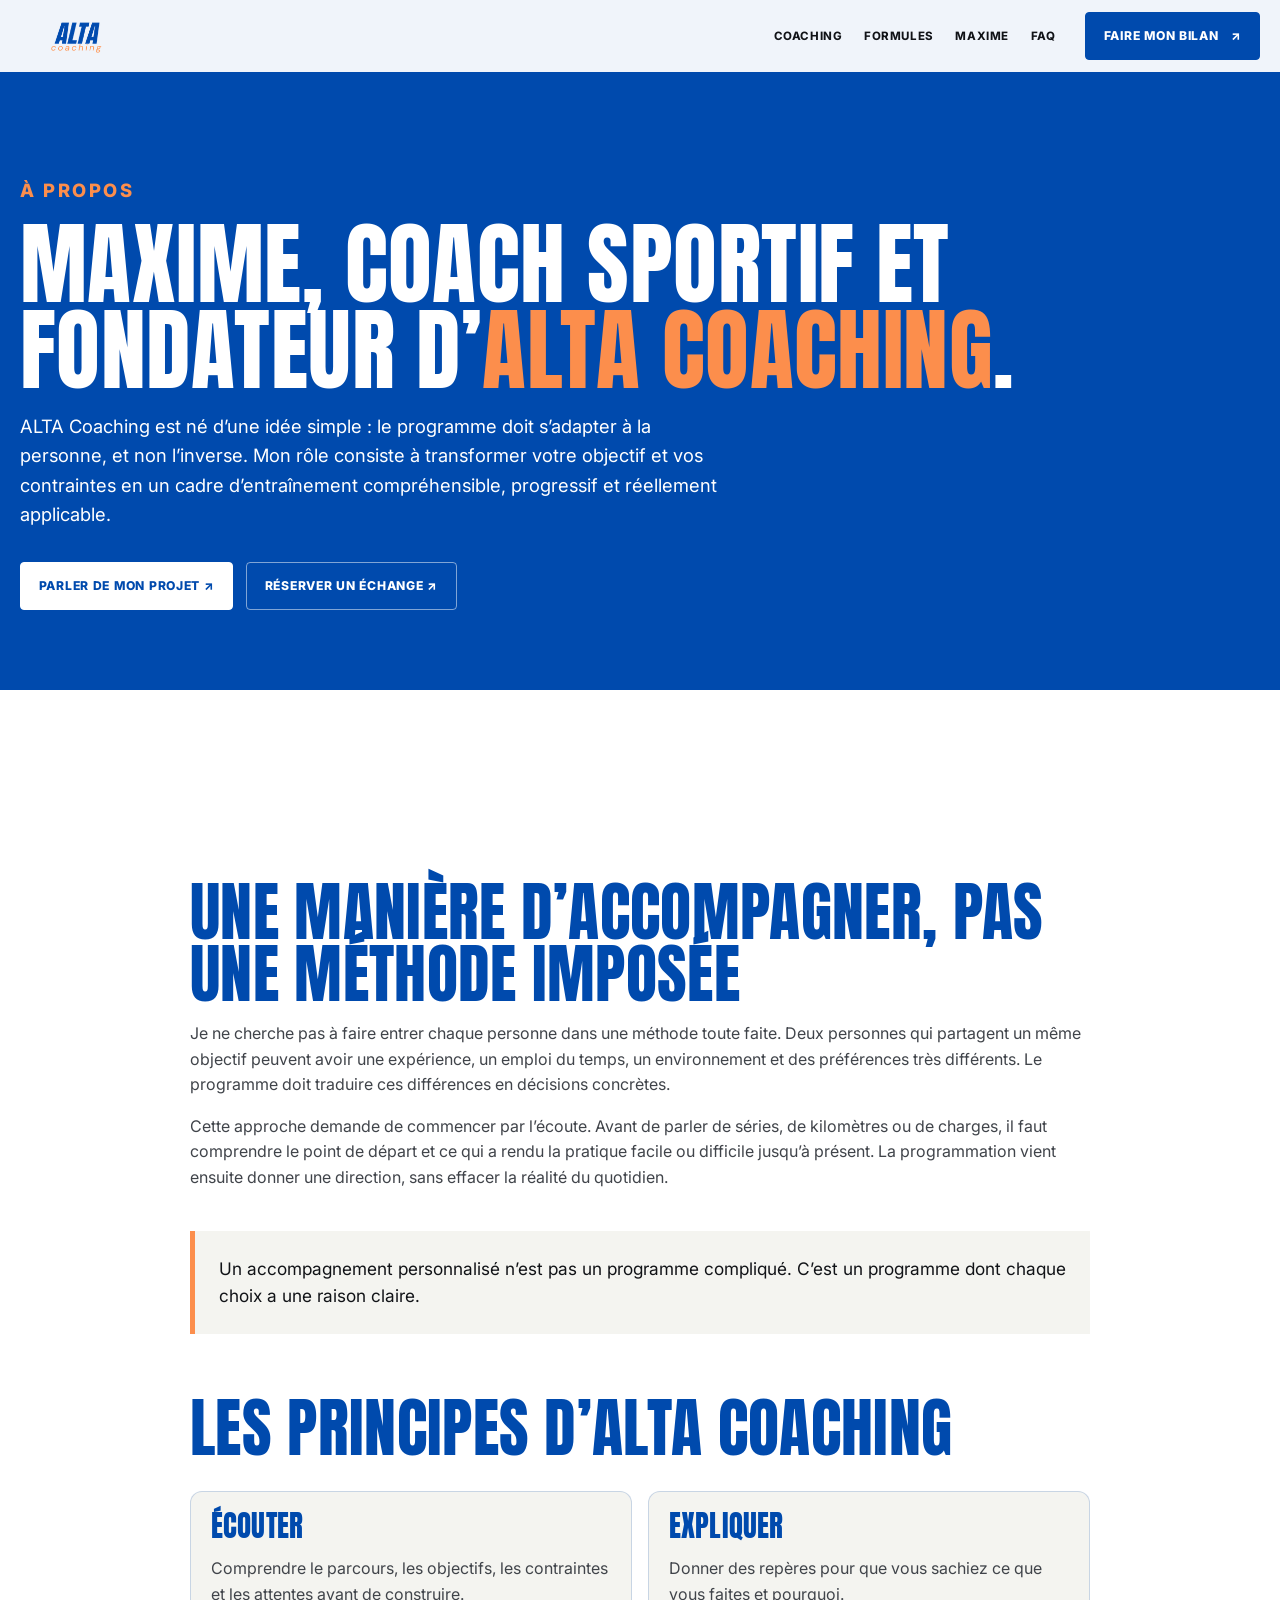
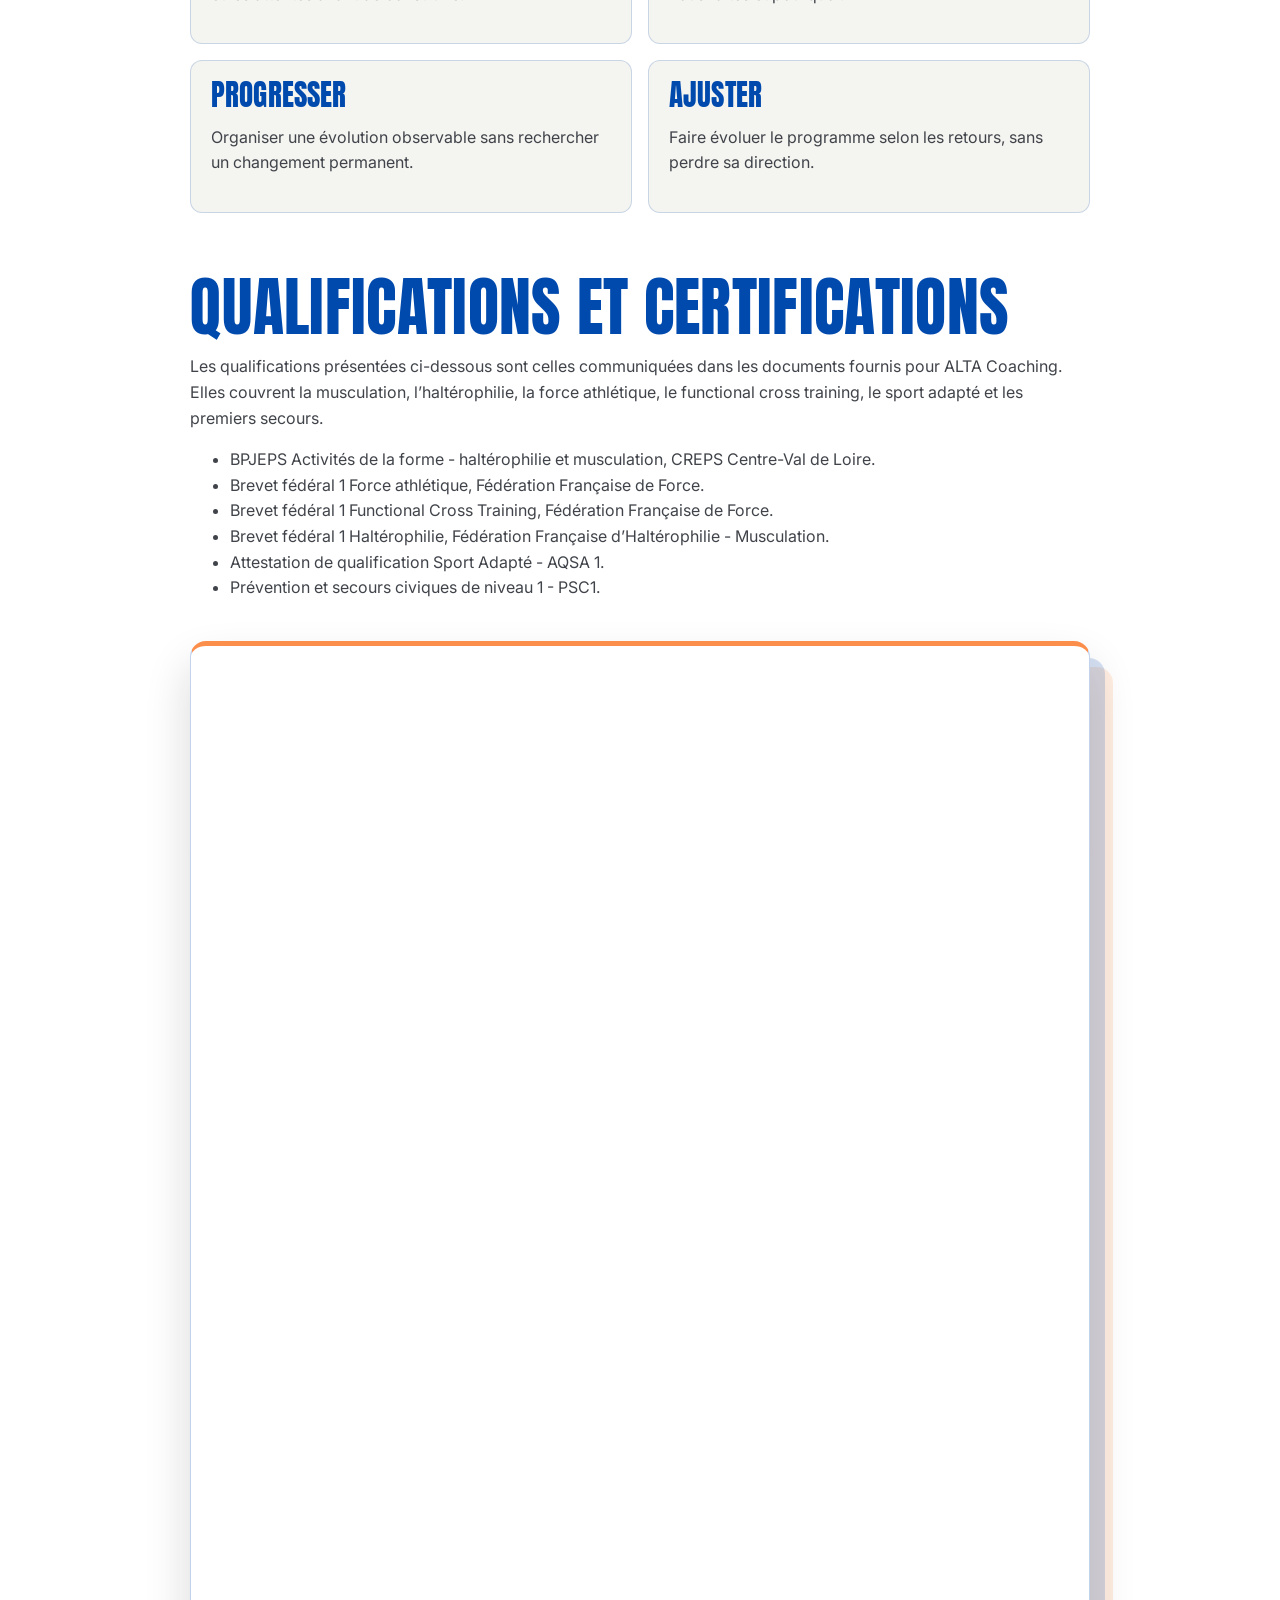
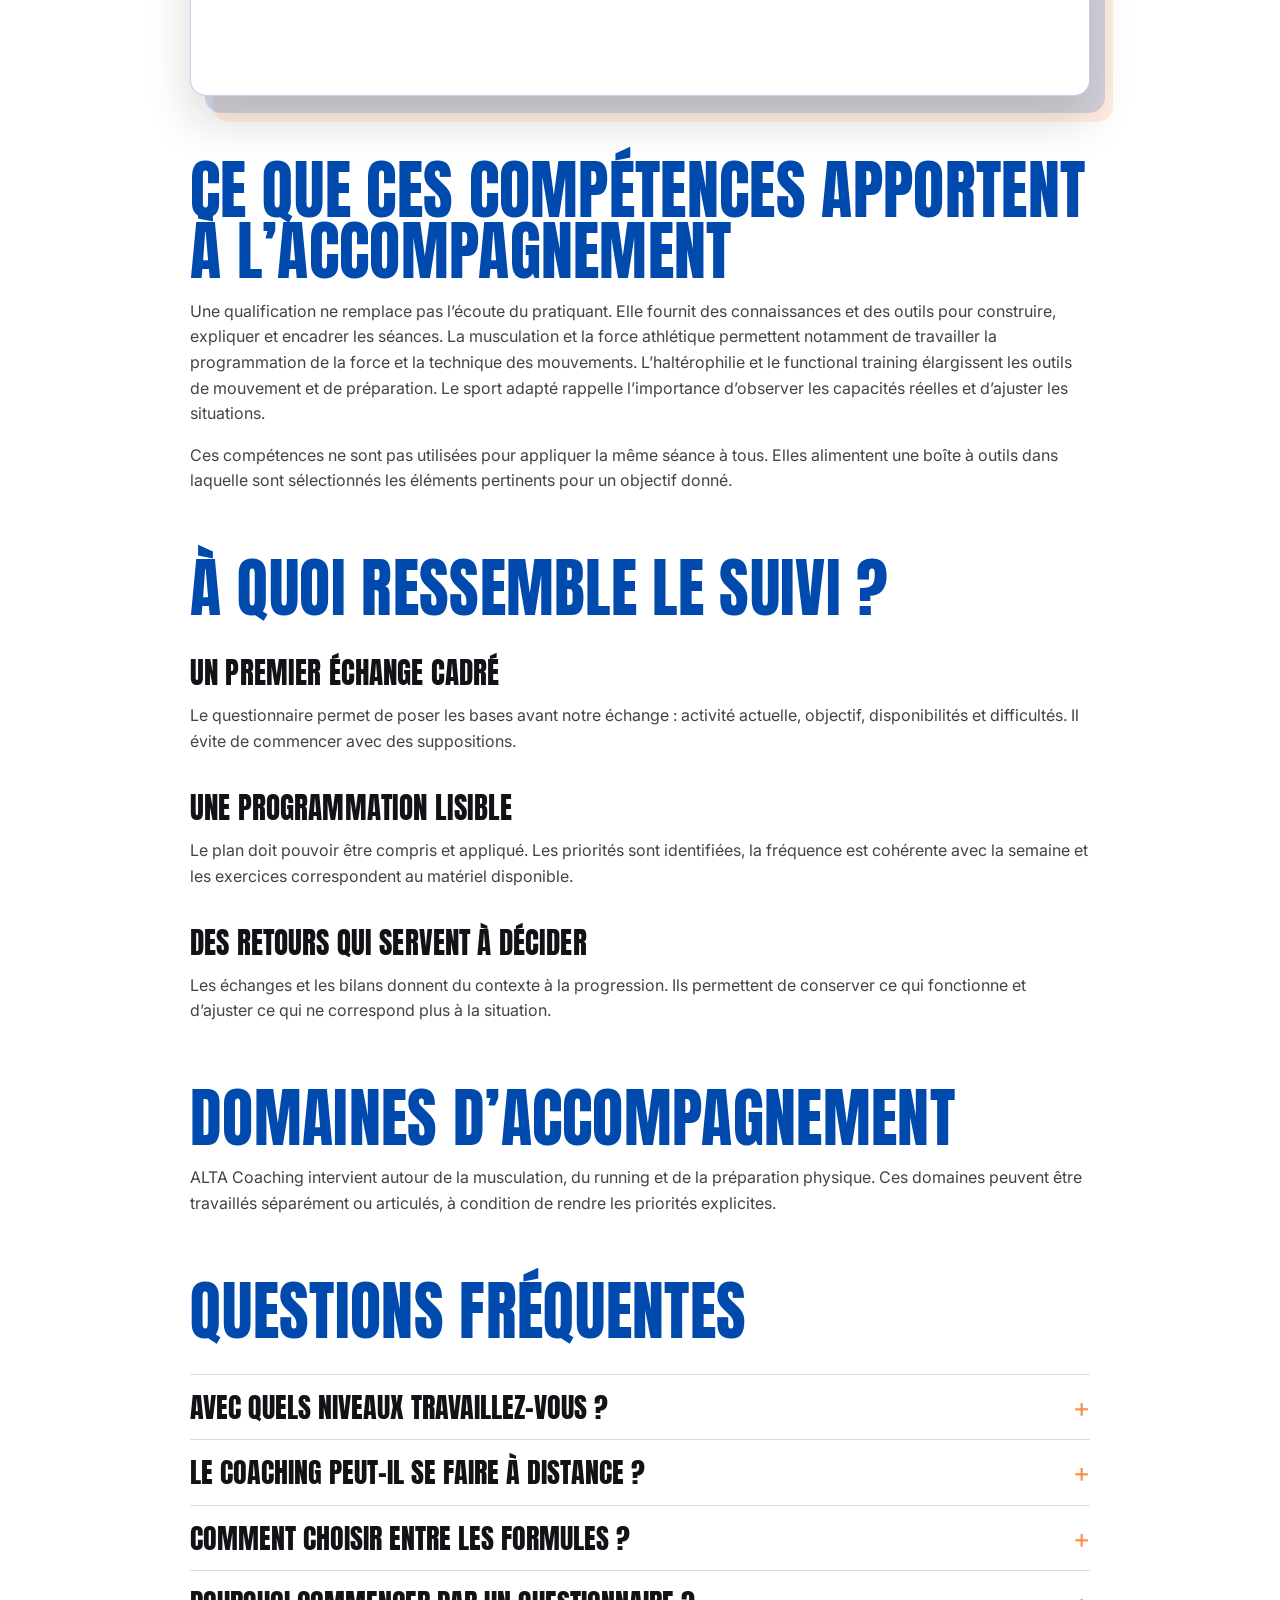
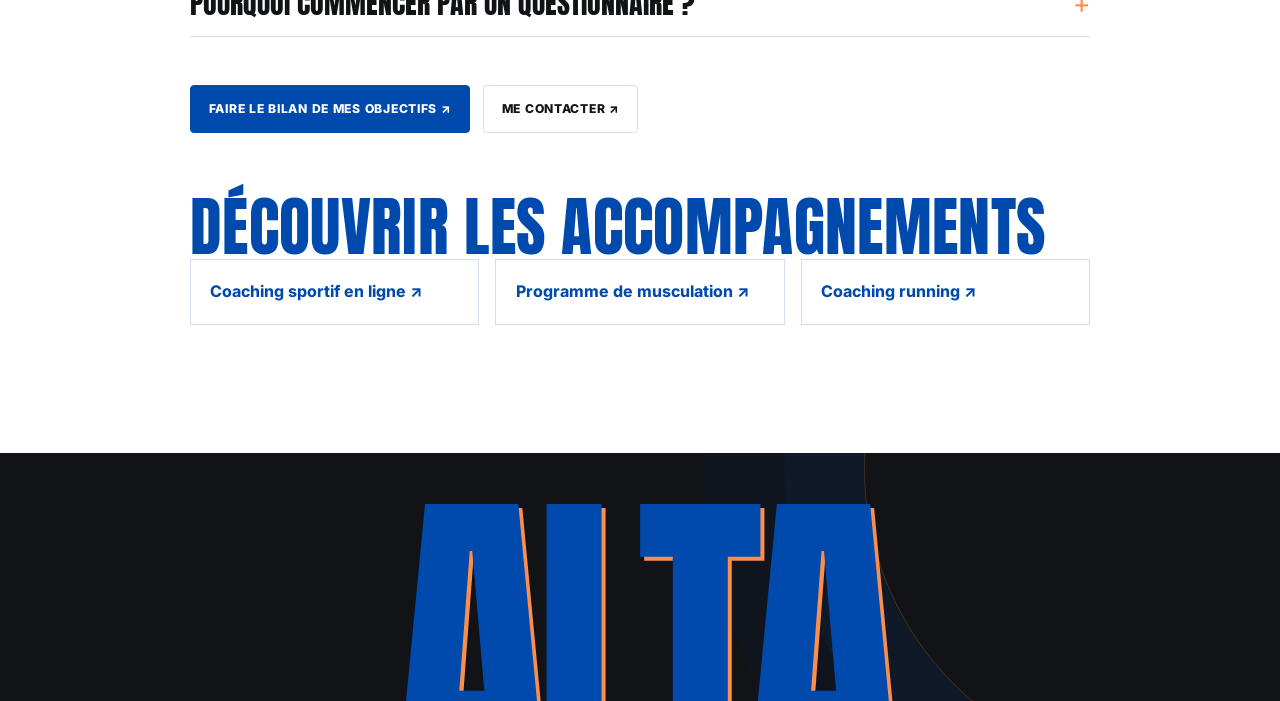
==== commit e31da8ea: "Add files via upload" ====
--- a/a-propos/index.html
+++ b/a-propos/index.html
@@ -1,8 +1,8 @@
 <!doctype html><html lang="fr"><head>
-  <meta charset="utf-8"><meta name="viewport" content="width=device-width,initial-scale=1"><meta name="theme-color" content="#004aad"><title>Maxime, coach sportif | À propos d’ALTA Coaching</title><meta name="description" content="Découvrez Maxime, sa philosophie de coaching, sa méthode et les qualifications qui structurent l’accompagnement personnalisé ALTA Coaching."><link rel="canonical" href="https://altacoaching.github.io/a-propos/"><meta property="og:title" content="Maxime, coach sportif | ALTA Coaching"><meta property="og:description" content="Une approche précise, humaine et adaptée à la réalité de chaque personne."><meta property="og:type" content="profile"><meta property="og:url" content="https://altacoaching.github.io/a-propos/"><meta property="og:image" content="https://altacoaching.github.io/assets/images/maxime-qualifications.webp"><meta name="twitter:card" content="summary_large_image"><link rel="icon" type="image/png" sizes="48x48" href="/assets/images/alta-favicon-round-v6-48.png"><link rel="icon" type="image/png" sizes="32x32" href="/assets/images/alta-favicon-round-v6-32.png"><link rel="icon" type="image/png" sizes="16x16" href="/assets/images/alta-favicon-round-v6-16.png"><link rel="shortcut icon" href="/favicon.ico"><link rel="apple-touch-icon" sizes="180x180" href="/assets/images/alta-apple-touch-v6.png"><link rel="stylesheet" href="../css/style.css?v=12">
+  <meta charset="utf-8"><meta name="viewport" content="width=device-width,initial-scale=1"><meta name="theme-color" content="#004aad"><title>Maxime, coach sportif | À propos d’ALTA Coaching</title><meta name="description" content="Découvrez Maxime, sa philosophie de coaching, sa méthode et les qualifications qui structurent l’accompagnement personnalisé ALTA Coaching."><link rel="canonical" href="https://altacoaching.github.io/a-propos/"><meta property="og:title" content="Maxime, coach sportif | ALTA Coaching"><meta property="og:description" content="Une approche précise, humaine et adaptée à la réalité de chaque personne."><meta property="og:type" content="profile"><meta property="og:url" content="https://altacoaching.github.io/a-propos/"><meta property="og:image" content="https://altacoaching.github.io/assets/images/maxime-qualifications.webp"><meta name="twitter:card" content="summary_large_image"><link rel="icon" type="image/png" sizes="48x48" href="/assets/images/alta-favicon-round-v6-48.png"><link rel="icon" type="image/png" sizes="32x32" href="/assets/images/alta-favicon-round-v6-32.png"><link rel="icon" type="image/png" sizes="16x16" href="/assets/images/alta-favicon-round-v6-16.png"><link rel="shortcut icon" href="/favicon.ico"><link rel="apple-touch-icon" sizes="180x180" href="/assets/images/alta-apple-touch-v6.png"><link rel="stylesheet" href="../css/style.css?v=15">
 </head><body class="about-page">
   <a class="skip-link" href="#contenu">Aller au contenu</a><header class="site-header is-scrolled is-secondary" id="top"><nav class="nav container" aria-label="Navigation principale"><a class="brand" href="../" aria-label="ALTA Coaching - accueil"><img src="../assets/images/logo-alta-transparent.png" width="220" height="100" alt="ALTA Coaching"></a><button type="button" class="menu-toggle" aria-expanded="false" aria-controls="main-menu"><span></span><span></span><span></span><span class="sr-only">Ouvrir le menu</span></button><div class="nav-links" id="main-menu"><a href="../#coaching">Coaching</a><a href="../#formules">Formules</a><a href="../#maxime">Maxime</a><a href="../#faq">FAQ</a><button class="button button-primary nav-cta" type="button" data-tally-popup>Faire mon bilan <span aria-hidden="true">↗</span></button></div></nav></header>
-  <main id="contenu"><section class="page-hero section-dark"><div class="container"><p class="eyebrow eyebrow-light">À PROPOS</p><h1>MAXIME, COACH SPORTIF ET FONDATEUR D’<span class="alta-title-accent">ALTA COACHING</span>.</h1><p>ALTA Coaching est né d’une idée simple : le programme doit s’adapter à la personne, et non l’inverse. Mon rôle consiste à transformer votre objectif et vos contraintes en un cadre d’entraînement compréhensible, progressif et réellement applicable.</p><div class="actions"><button type="button" class="button button-light" data-tally-popup data-track="seo_page_cta">Parler de mon projet ↗</button><a class="button button-dark-outline" href="https://cal.com/maxime-alta-coaching-ghihbc/15min">Réserver un échange ↗</a></div></div></section>
+  <main id="contenu"><section class="page-hero section-dark"><div class="container"><p class="eyebrow eyebrow-light">À PROPOS</p><h1>MAXIME, COACH SPORTIF ET FONDATEUR D’<span class="alta-title-accent">ALTA COACHING</span>.</h1><p>ALTA Coaching est né d’une idée simple : le programme doit s’adapter à la personne, et non l’inverse. Mon rôle consiste à transformer votre objectif et vos contraintes en un cadre d’entraînement compréhensible, progressif et réellement applicable.</p><div class="actions"><button type="button" class="button button-light" data-tally-popup data-track="seo_page_cta">Parler de mon projet ↗</button><a class="button button-dark-outline" href="../#reservation">Réserver un échange ↗</a></div></div></section>
   <article class="prose section">
     <h2>UNE MANIÈRE D’ACCOMPAGNER, PAS UNE MÉTHODE IMPOSÉE</h2><p>Je ne cherche pas à faire entrer chaque personne dans une méthode toute faite. Deux personnes qui partagent un même objectif peuvent avoir une expérience, un emploi du temps, un environnement et des préférences très différents. Le programme doit traduire ces différences en décisions concrètes.</p><p>Cette approche demande de commencer par l’écoute. Avant de parler de séries, de kilomètres ou de charges, il faut comprendre le point de départ et ce qui a rendu la pratique facile ou difficile jusqu’à présent. La programmation vient ensuite donner une direction, sans effacer la réalité du quotidien.</p>
     <div class="prose-callout">Un accompagnement personnalisé n’est pas un programme compliqué. C’est un programme dont chaque choix a une raison claire.</div>
@@ -20,5 +20,5 @@
     <h2>QUESTIONS FRÉQUENTES</h2><div class="page-faq"><details><summary>Avec quels niveaux travaillez-vous ?</summary><p>L’accompagnement part du niveau réel de la personne, de la reprise sportive à un objectif de progression plus spécifique.</p></details><details><summary>Le coaching peut-il se faire à distance ?</summary><p>Oui. Le programme et le suivi peuvent être organisés en ligne selon la formule choisie.</p></details><details><summary>Comment choisir entre les formules ?</summary><p>Le questionnaire et le premier échange permettent d’identifier le niveau de suivi dont vous avez besoin.</p></details><details><summary>Pourquoi commencer par un questionnaire ?</summary><p>Parce qu’un programme personnalisé nécessite du contexte avant de proposer des séances.</p></details></div>
     <div class="actions"><button type="button" class="button button-primary" data-tally-popup>Faire le bilan de mes objectifs ↗</button><a class="button button-ghost" href="../contact/">Me contacter ↗</a></div><h2>DÉCOUVRIR LES ACCOMPAGNEMENTS</h2><ul class="page-links"><li><a href="../coaching-sportif-en-ligne/">Coaching sportif en ligne ↗</a></li><li><a href="../musculation/">Programme de musculation ↗</a></li><li><a href="../running/">Coaching running ↗</a></li></ul>
   </article></main>
-  <footer class="footer footer-v34"><div class="footer-signature" aria-hidden="true">ALTA</div><div class="container footer-grid-v34"><div class="footer-brand"><img src="../assets/images/logo-alta-transparent.png" width="220" height="100" alt="ALTA Coaching"><p>Coaching sportif personnalisé.<br>Construit autour de vous.</p></div><nav aria-label="Coaching"><p>COACHING</p><a href="../musculation/">Musculation</a><a href="../running/">Running</a><a href="../preparation-physique/">Préparation physique</a></nav><nav aria-label="Actions"><p>ACTIONS</p><button type="button" data-tally-popup>Faire mon bilan</button><a href="../#reservation">Prendre rendez-vous</a><button type="button" data-question-popup data-source="footer-question">Poser une question</button></nav><nav aria-label="Contact et réseaux"><p>CONTACT</p><a class="email-nowrap" href="mailto:maxime.altacoaching@gmail.com">maxime.altacoaching@gmail.com</a><div class="footer-social"><p class="footer-social-title">SUIVRE ALTA</p><div class="footer-social-icons"><a href="https://www.facebook.com/profile.php?id=61591944164231" target="_blank" rel="noopener noreferrer" aria-label="Suivre ALTA Coaching sur Facebook"><svg viewBox="0 0 24 24" aria-hidden="true"><path d="M14 8h3V4h-3c-3.3 0-5 2-5 5v3H6v4h3v8h4v-8h3.5l.5-4h-4V9c0-.7.3-1 1-1Z"/></svg></a><a href="https://www.instagram.com/maxime.altacoaching/" target="_blank" rel="noopener noreferrer" aria-label="Suivre ALTA Coaching sur Instagram"><svg viewBox="0 0 24 24" aria-hidden="true"><rect x="3" y="3" width="18" height="18" rx="5"/><circle cx="12" cy="12" r="4"/><circle cx="17.5" cy="6.5" r="1" class="icon-dot"/></svg></a><a href="https://www.tiktok.com/@maxime.altacoaching" target="_blank" rel="noopener noreferrer" aria-label="Suivre ALTA Coaching sur TikTok"><svg viewBox="0 0 24 24" aria-hidden="true"><path d="M15 3c.4 2.2 1.7 3.6 4 4v4c-1.5 0-2.8-.4-4-1.2v6.1A5.1 5.1 0 1 1 10.6 11v4a1.7 1.7 0 1 0 .4 1.1V3h4Z"/></svg></a></div></div></nav><nav aria-label="Informations légales"><p>LÉGAL</p><a href="../mentions-legales/">Mentions légales</a><a href="../politique-confidentialite/">Politique de confidentialité</a></nav></div><div class="container footer-bottom"><span>© <span id="year"></span> ALTA COACHING</span><a href="#top">RETOUR EN HAUT ↑</a></div></footer><button class="mobile-cta" type="button" data-tally-popup>Faire mon bilan ↗</button><script src="../js/script.js?v=7" defer></script>
+  <footer class="footer footer-v34"><div class="footer-signature" aria-hidden="true">ALTA</div><div class="container footer-grid-v34"><div class="footer-brand"><img src="../assets/images/logo-alta-transparent.png" width="220" height="100" alt="ALTA Coaching"><p>Coaching sportif personnalisé.<br>Construit autour de vous.</p></div><nav aria-label="Coaching"><p>COACHING</p><a href="../musculation/">Musculation</a><a href="../running/">Running</a><a href="../preparation-physique/">Préparation physique</a></nav><nav aria-label="Actions"><p>ACTIONS</p><button type="button" data-tally-popup>Faire mon bilan</button><a href="../#reservation">Prendre rendez-vous</a><button type="button" data-question-popup data-source="footer-question">Poser une question</button></nav><nav aria-label="Contact et réseaux"><p>CONTACT</p><a href="../contact/">Voir la page contact</a><div class="footer-social"><p class="footer-social-title">SUIVRE ALTA</p><div class="footer-social-icons"><a href="https://www.facebook.com/profile.php?id=61591944164231" target="_blank" rel="noopener noreferrer" aria-label="Suivre ALTA Coaching sur Facebook"><svg viewBox="0 0 24 24" aria-hidden="true"><path d="M14 8h3V4h-3c-3.3 0-5 2-5 5v3H6v4h3v8h4v-8h3.5l.5-4h-4V9c0-.7.3-1 1-1Z"/></svg></a><a href="https://www.instagram.com/maxime.altacoaching/" target="_blank" rel="noopener noreferrer" aria-label="Suivre ALTA Coaching sur Instagram"><svg viewBox="0 0 24 24" aria-hidden="true"><rect x="3" y="3" width="18" height="18" rx="5"/><circle cx="12" cy="12" r="4"/><circle cx="17.5" cy="6.5" r="1" class="icon-dot"/></svg></a><a href="https://www.tiktok.com/@maxime.altacoaching" target="_blank" rel="noopener noreferrer" aria-label="Suivre ALTA Coaching sur TikTok"><svg viewBox="0 0 24 24" aria-hidden="true"><path d="M15 3c.4 2.2 1.7 3.6 4 4v4c-1.5 0-2.8-.4-4-1.2v6.1A5.1 5.1 0 1 1 10.6 11v4a1.7 1.7 0 1 0 .4 1.1V3h4Z"/></svg></a></div></div></nav><nav aria-label="Informations légales"><p>LÉGAL</p><a href="../mentions-legales/">Mentions légales</a><a href="../politique-confidentialite/">Politique de confidentialité</a><a href="../assets/documents/cgv-alta-coaching.pdf" download>CGV</a></nav></div><div class="container footer-bottom"><span>© <span id="year"></span> ALTA COACHING</span><a href="#top">RETOUR EN HAUT ↑</a></div></footer><button class="mobile-cta" type="button" data-tally-popup>Faire mon bilan ↗</button><script src="../js/script.js?v=14" defer></script>
 </body></html>
--- a/css/style.css
+++ b/css/style.css
@@ -178,6 +178,28 @@
 .price-card li::before { content: "✓"; margin-right: .5rem; color: #21b949; font-weight: 900; }
 .price-card .commitment { margin-top: auto; font-size: .72rem; font-weight: 800; letter-spacing: .08em; text-transform: uppercase; }
 .price-card .button { width: 100%; margin-top: 1rem; }
+.formula-transition { display: grid; grid-template-columns: auto minmax(0, 1fr); gap: .65rem; align-items: start; margin-top: 1.5rem; }
+.formula-transition.reveal { opacity: 1; transform: none; transition: none; }
+.formula-transition-mark { align-self: start; margin-top: -.08em; color: var(--color-accent); font: 400 2.25rem/1 var(--font-display); opacity: 0; transform: scale(.85); transform-origin: center; }
+.formula-transition p { margin: 0; color: var(--color-dark); font-family: var(--font-display); font-size: clamp(.9375rem, 1.15vw, 1.0625rem); font-weight: 400; line-height: 1.3; letter-spacing: .012em; background: linear-gradient(90deg, var(--color-dark) 0 36%, var(--color-accent) 46% 54%, var(--color-dark) 64% 100%); background-size: 400% 100%; background-position: 100% 50%; background-clip: text; -webkit-background-clip: text; -webkit-text-fill-color: transparent; }
+.formula-transition strong { font-size: 1.04em; font-weight: 400; letter-spacing: .035em; }
+.formula-transition.is-visible .formula-transition-mark { animation: formula-mark-in .4s var(--ease-premium) both; }
+.formula-transition.is-visible p { animation: formula-text-wave 1.8s ease-in-out .25s both; }
+.formula-transition + .comparison-wrap { margin-top: 1.75rem; }
+@keyframes formula-mark-in { to { opacity: 1; transform: scale(1); } }
+@keyframes formula-text-wave { 0% { background-position: 100% 50%; } 100% { background-position: 0 50%; } }
+@media (max-width: 430px) {
+  .formula-transition { grid-template-columns: auto minmax(0, 1fr); gap: .5rem; margin-top: 1.25rem; }
+  .formula-transition-mark { font-size: 2rem; }
+  .formula-transition p { font-size: .875rem; line-height: 1.3; }
+  .formula-transition + .comparison-wrap { margin-top: 1.5rem; }
+}
+@media (prefers-reduced-motion: reduce) {
+  .formula-transition-mark,
+  .formula-transition p { animation: none !important; }
+  .formula-transition-mark { opacity: 1; transform: none; }
+  .formula-transition p { background: none; color: var(--color-dark); -webkit-text-fill-color: currentColor; }
+}
 .comparison-wrap { margin-top: var(--space-7); overflow-x: auto; border-radius: var(--radius-md); background: #fff; box-shadow: var(--shadow-sm); }
 table { width: 100%; min-width: 720px; border-collapse: collapse; }
 caption { padding: 1.2rem; color: var(--color-primary); font: 400 2rem var(--font-display); text-align: left; text-transform: uppercase; }
@@ -439,6 +461,9 @@
 .social-links a:focus-visible { color: var(--color-accent); border-color: var(--color-accent); transform: translateY(-2px); }
 .social-links a:hover span,
 .social-links a:focus-visible span { transform: translate(4px, -2px); }
+.contact-page-v34 .social-contact-v34 .social-links a { border-color: var(--color-accent); color: var(--color-accent); font-size: clamp(1rem, 1.7vw, 1.25rem); }
+.contact-page-v34 .social-contact-v34 .social-links a:hover,
+.contact-page-v34 .social-contact-v34 .social-links a:focus-visible { border-color: #fff; color: #fff; }
 .faq-v34 { padding: clamp(1.5rem, 3vw, 2.5rem); border-top: 6px solid var(--color-primary); background: var(--color-surface); }
 .faq-v34 .faq-list { border-top: 1px solid var(--color-border); }
 
@@ -1067,28 +1092,28 @@
 .footer-social-icons { display: flex; flex-wrap: wrap; gap: .55rem; }
 .footer-grid-v34 .footer-social-icons a {
   display: inline-flex;
-  width: 42px;
-  height: 42px;
+  width: 46px;
+  height: 46px;
   align-items: center;
   justify-content: center;
-  flex: 0 0 42px;
+  flex: 0 0 46px;
   padding: 0;
-  border: 1px solid rgba(255,255,255,.42);
+  border: 1px solid var(--color-accent);
   border-radius: 50%;
-  color: #fff;
+  color: var(--color-accent);
   box-shadow: 0 0 0 rgba(0,0,0,0);
   transition: transform var(--motion-fast) var(--ease-premium), background var(--motion-fast) ease, color var(--motion-fast) ease, border-color var(--motion-fast) ease, box-shadow var(--motion-fast) ease;
 }
-.footer-social-icons svg { width: 19px; height: 19px; fill: currentColor; }
+.footer-social-icons svg { width: 21px; height: 21px; fill: currentColor; }
 .footer-social-icons rect,
 .footer-social-icons circle { fill: none; stroke: currentColor; stroke-width: 1.8; }
 .footer-social-icons .icon-dot { fill: currentColor; stroke: none; }
 .footer-grid-v34 .footer-social-icons a:hover,
 .footer-grid-v34 .footer-social-icons a:focus-visible {
   transform: translateY(-3px);
-  border-color: var(--color-accent);
-  background: var(--color-accent);
-  color: var(--color-dark);
+  border-color: #fff;
+  background: transparent;
+  color: #fff;
   box-shadow: 0 9px 20px rgba(0,0,0,.2);
 }
 
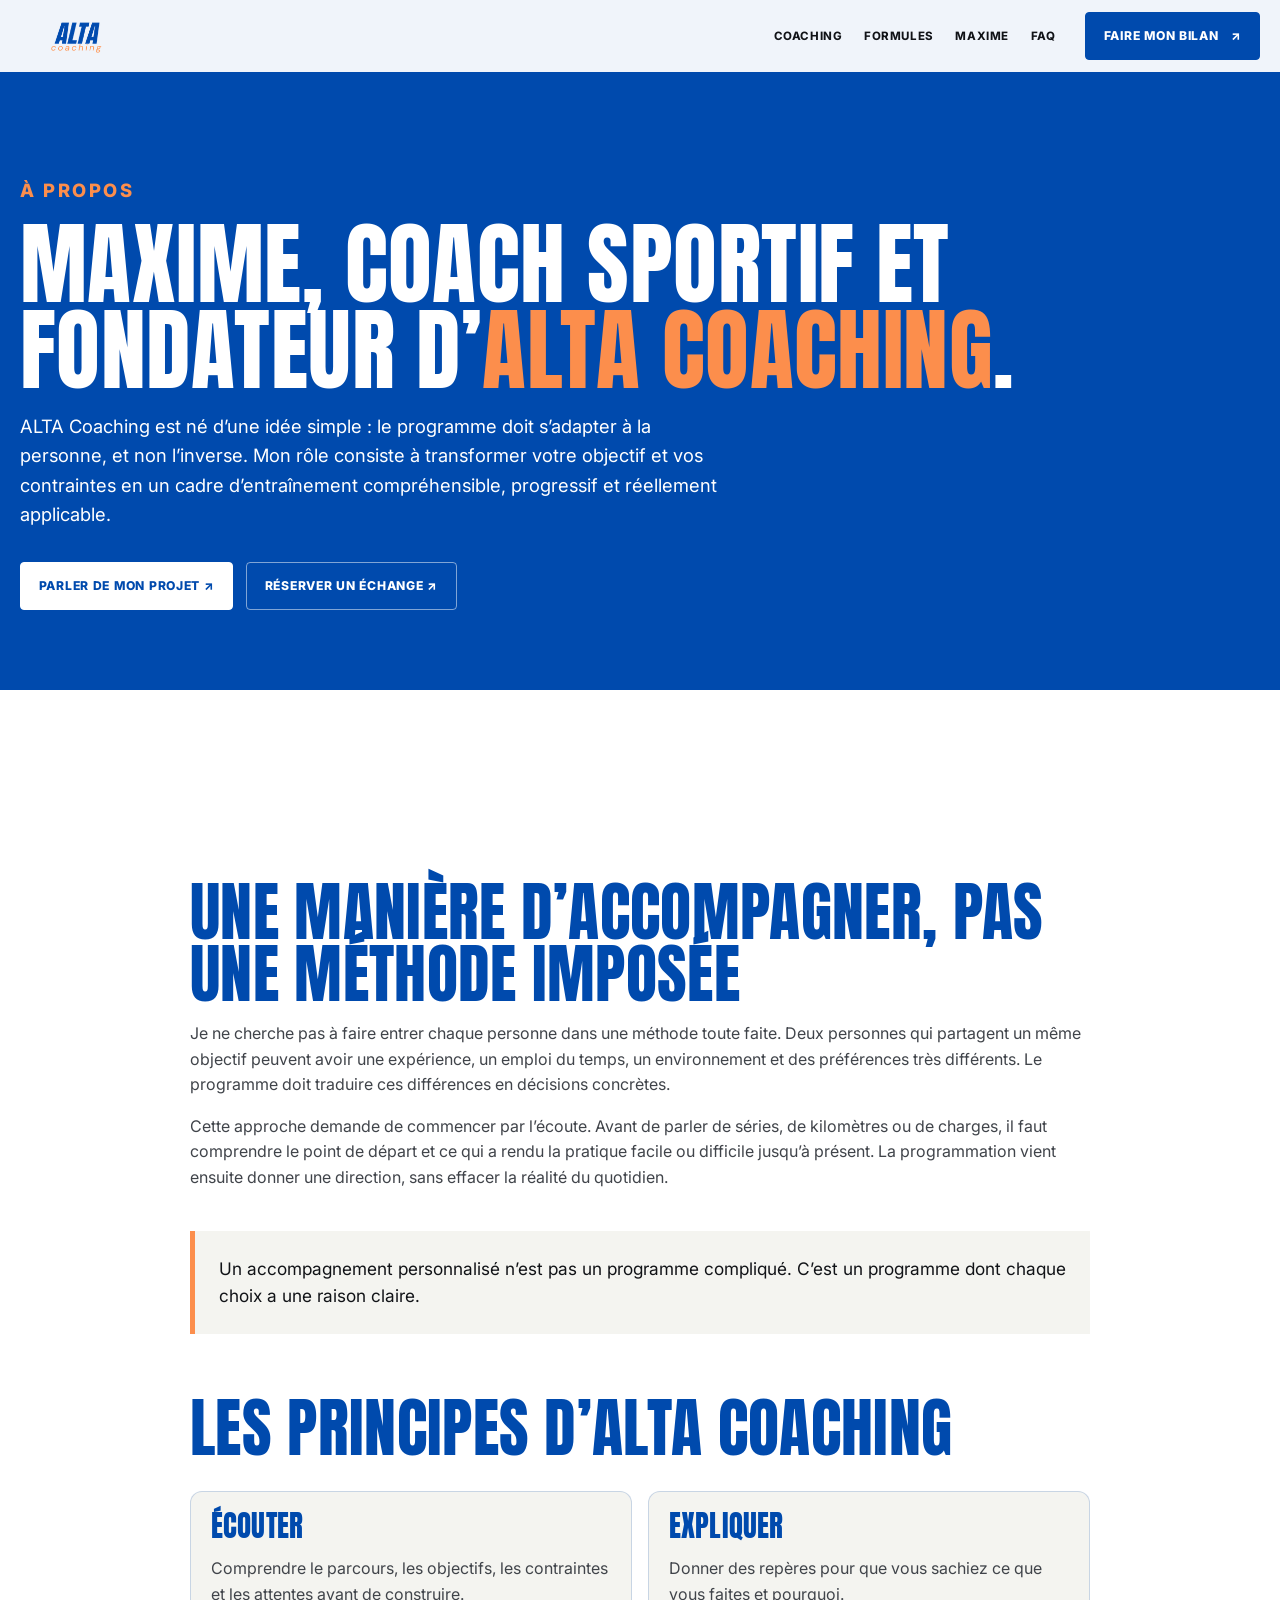
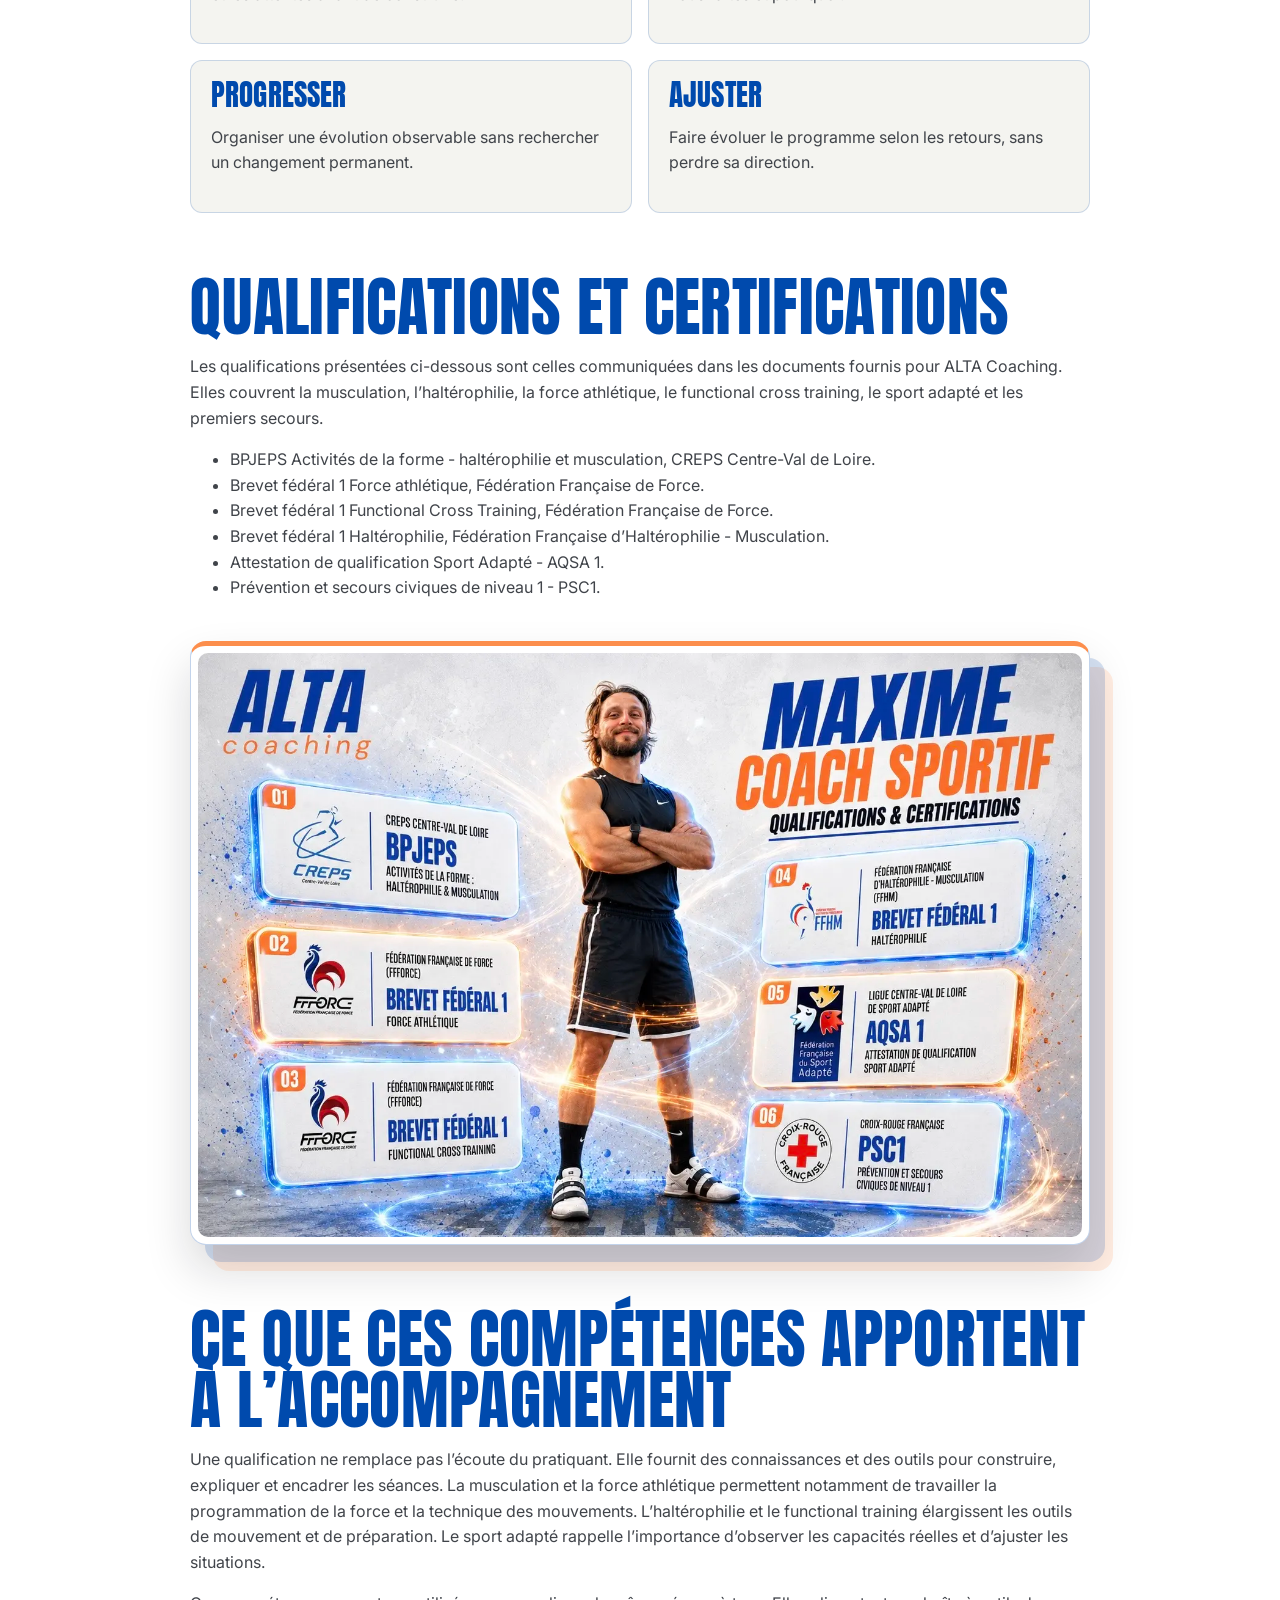
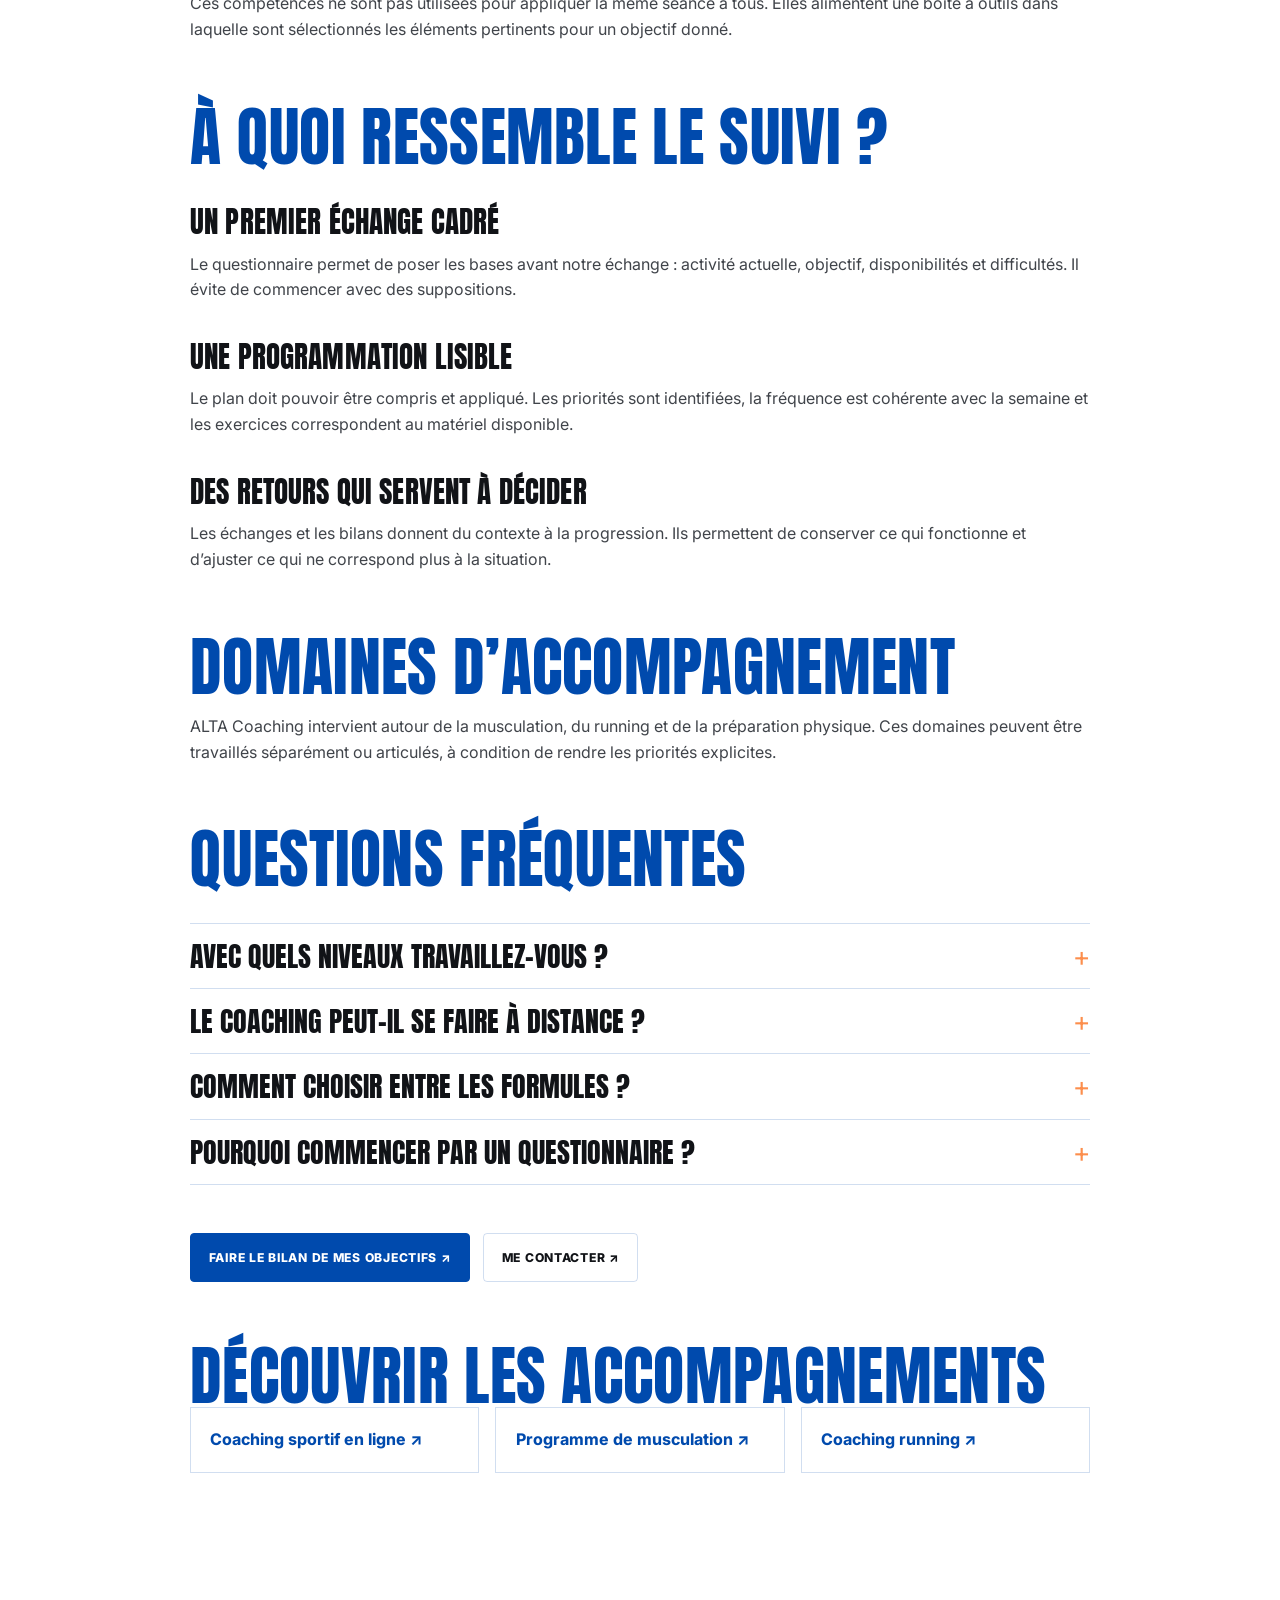
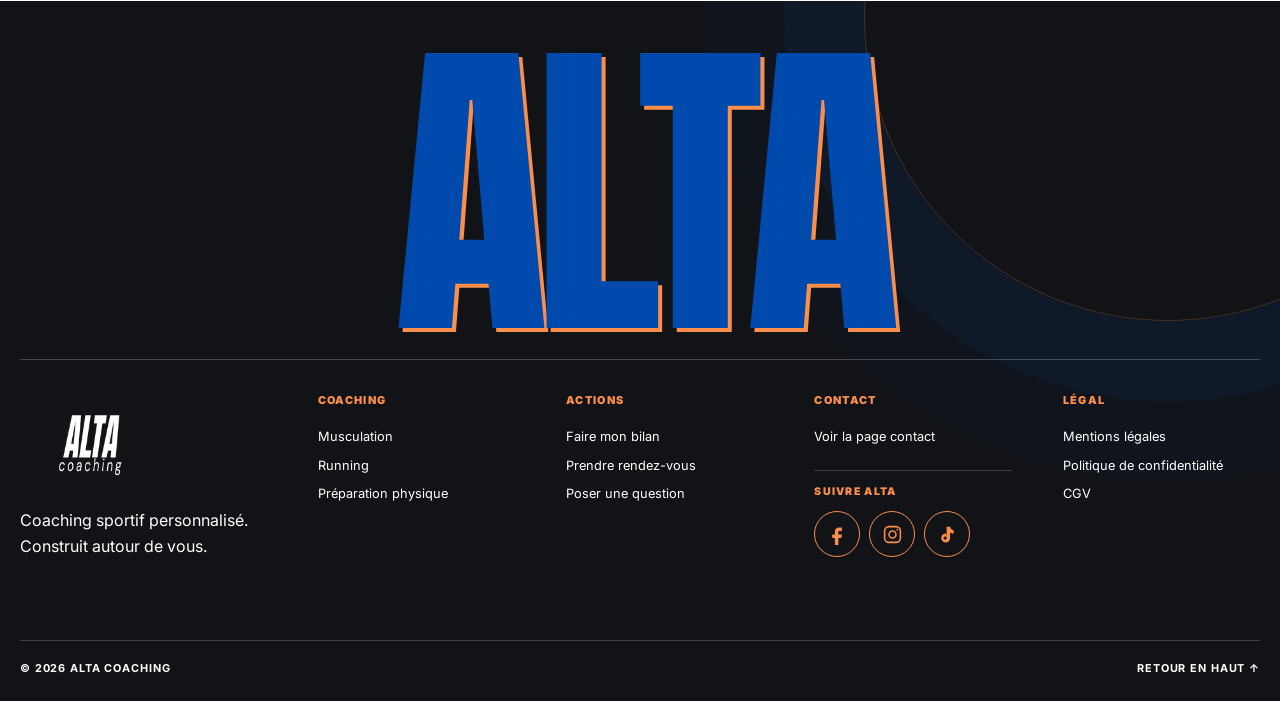
==== commit 168bb312: "Add files via upload" ====
--- a/a-propos/index.html
+++ b/a-propos/index.html
@@ -1,5 +1,5 @@
 <!doctype html><html lang="fr"><head>
-  <meta charset="utf-8"><meta name="viewport" content="width=device-width,initial-scale=1"><meta name="theme-color" content="#004aad"><title>Maxime, coach sportif | À propos d’ALTA Coaching</title><meta name="description" content="Découvrez Maxime, sa philosophie de coaching, sa méthode et les qualifications qui structurent l’accompagnement personnalisé ALTA Coaching."><link rel="canonical" href="https://altacoaching.github.io/a-propos/"><meta property="og:title" content="Maxime, coach sportif | ALTA Coaching"><meta property="og:description" content="Une approche précise, humaine et adaptée à la réalité de chaque personne."><meta property="og:type" content="profile"><meta property="og:url" content="https://altacoaching.github.io/a-propos/"><meta property="og:image" content="https://altacoaching.github.io/assets/images/maxime-qualifications.webp"><meta name="twitter:card" content="summary_large_image"><link rel="icon" type="image/png" sizes="48x48" href="/assets/images/alta-favicon-round-v6-48.png"><link rel="icon" type="image/png" sizes="32x32" href="/assets/images/alta-favicon-round-v6-32.png"><link rel="icon" type="image/png" sizes="16x16" href="/assets/images/alta-favicon-round-v6-16.png"><link rel="shortcut icon" href="/favicon.ico"><link rel="apple-touch-icon" sizes="180x180" href="/assets/images/alta-apple-touch-v6.png"><link rel="stylesheet" href="../css/style.css?v=15">
+  <meta charset="utf-8"><meta name="viewport" content="width=device-width,initial-scale=1"><meta name="theme-color" content="#004aad"><title>Maxime, coach sportif | À propos d’ALTA Coaching</title><meta name="description" content="Découvrez Maxime, sa philosophie de coaching, sa méthode et les qualifications qui structurent l’accompagnement personnalisé ALTA Coaching."><link rel="canonical" href="https://www.alta-coaching.fr/a-propos/"><meta property="og:title" content="Maxime, coach sportif | ALTA Coaching"><meta property="og:description" content="Une approche précise, humaine et adaptée à la réalité de chaque personne."><meta property="og:type" content="profile"><meta property="og:url" content="https://www.alta-coaching.fr/a-propos/"><meta property="og:image" content="https://www.alta-coaching.fr/assets/images/maxime-qualifications.webp"><meta name="twitter:card" content="summary_large_image"><link rel="icon" type="image/png" sizes="48x48" href="/assets/images/alta-favicon-round-v6-48.png"><link rel="icon" type="image/png" sizes="32x32" href="/assets/images/alta-favicon-round-v6-32.png"><link rel="icon" type="image/png" sizes="16x16" href="/assets/images/alta-favicon-round-v6-16.png"><link rel="shortcut icon" href="/favicon.ico"><link rel="apple-touch-icon" sizes="180x180" href="/assets/images/alta-apple-touch-v6.png"><link rel="stylesheet" href="../css/style.css?v=15">
 </head><body class="about-page">
   <a class="skip-link" href="#contenu">Aller au contenu</a><header class="site-header is-scrolled is-secondary" id="top"><nav class="nav container" aria-label="Navigation principale"><a class="brand" href="../" aria-label="ALTA Coaching - accueil"><img src="../assets/images/logo-alta-transparent.png" width="220" height="100" alt="ALTA Coaching"></a><button type="button" class="menu-toggle" aria-expanded="false" aria-controls="main-menu"><span></span><span></span><span></span><span class="sr-only">Ouvrir le menu</span></button><div class="nav-links" id="main-menu"><a href="../#coaching">Coaching</a><a href="../#formules">Formules</a><a href="../#maxime">Maxime</a><a href="../#faq">FAQ</a><button class="button button-primary nav-cta" type="button" data-tally-popup>Faire mon bilan <span aria-hidden="true">↗</span></button></div></nav></header>
   <main id="contenu"><section class="page-hero section-dark"><div class="container"><p class="eyebrow eyebrow-light">À PROPOS</p><h1>MAXIME, COACH SPORTIF ET FONDATEUR D’<span class="alta-title-accent">ALTA COACHING</span>.</h1><p>ALTA Coaching est né d’une idée simple : le programme doit s’adapter à la personne, et non l’inverse. Mon rôle consiste à transformer votre objectif et vos contraintes en un cadre d’entraînement compréhensible, progressif et réellement applicable.</p><div class="actions"><button type="button" class="button button-light" data-tally-popup data-track="seo_page_cta">Parler de mon projet ↗</button><a class="button button-dark-outline" href="../#reservation">Réserver un échange ↗</a></div></div></section>
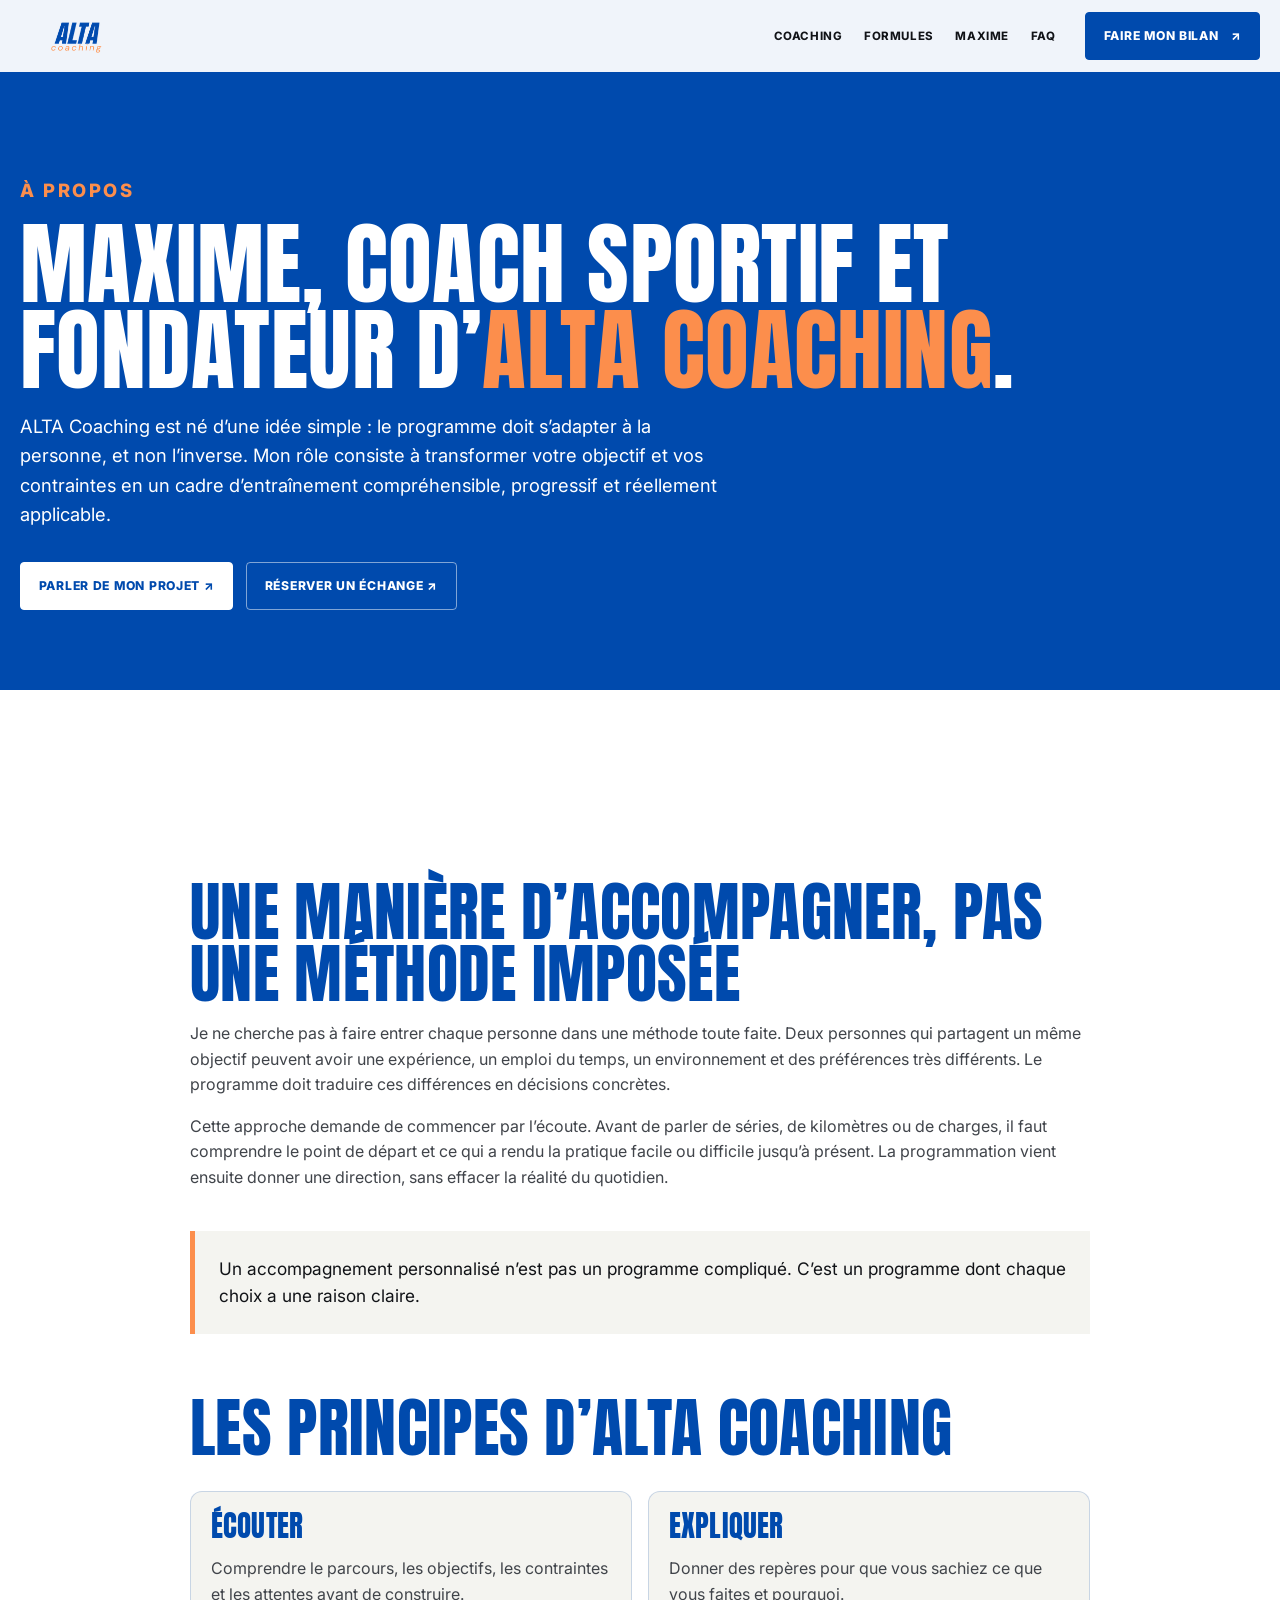
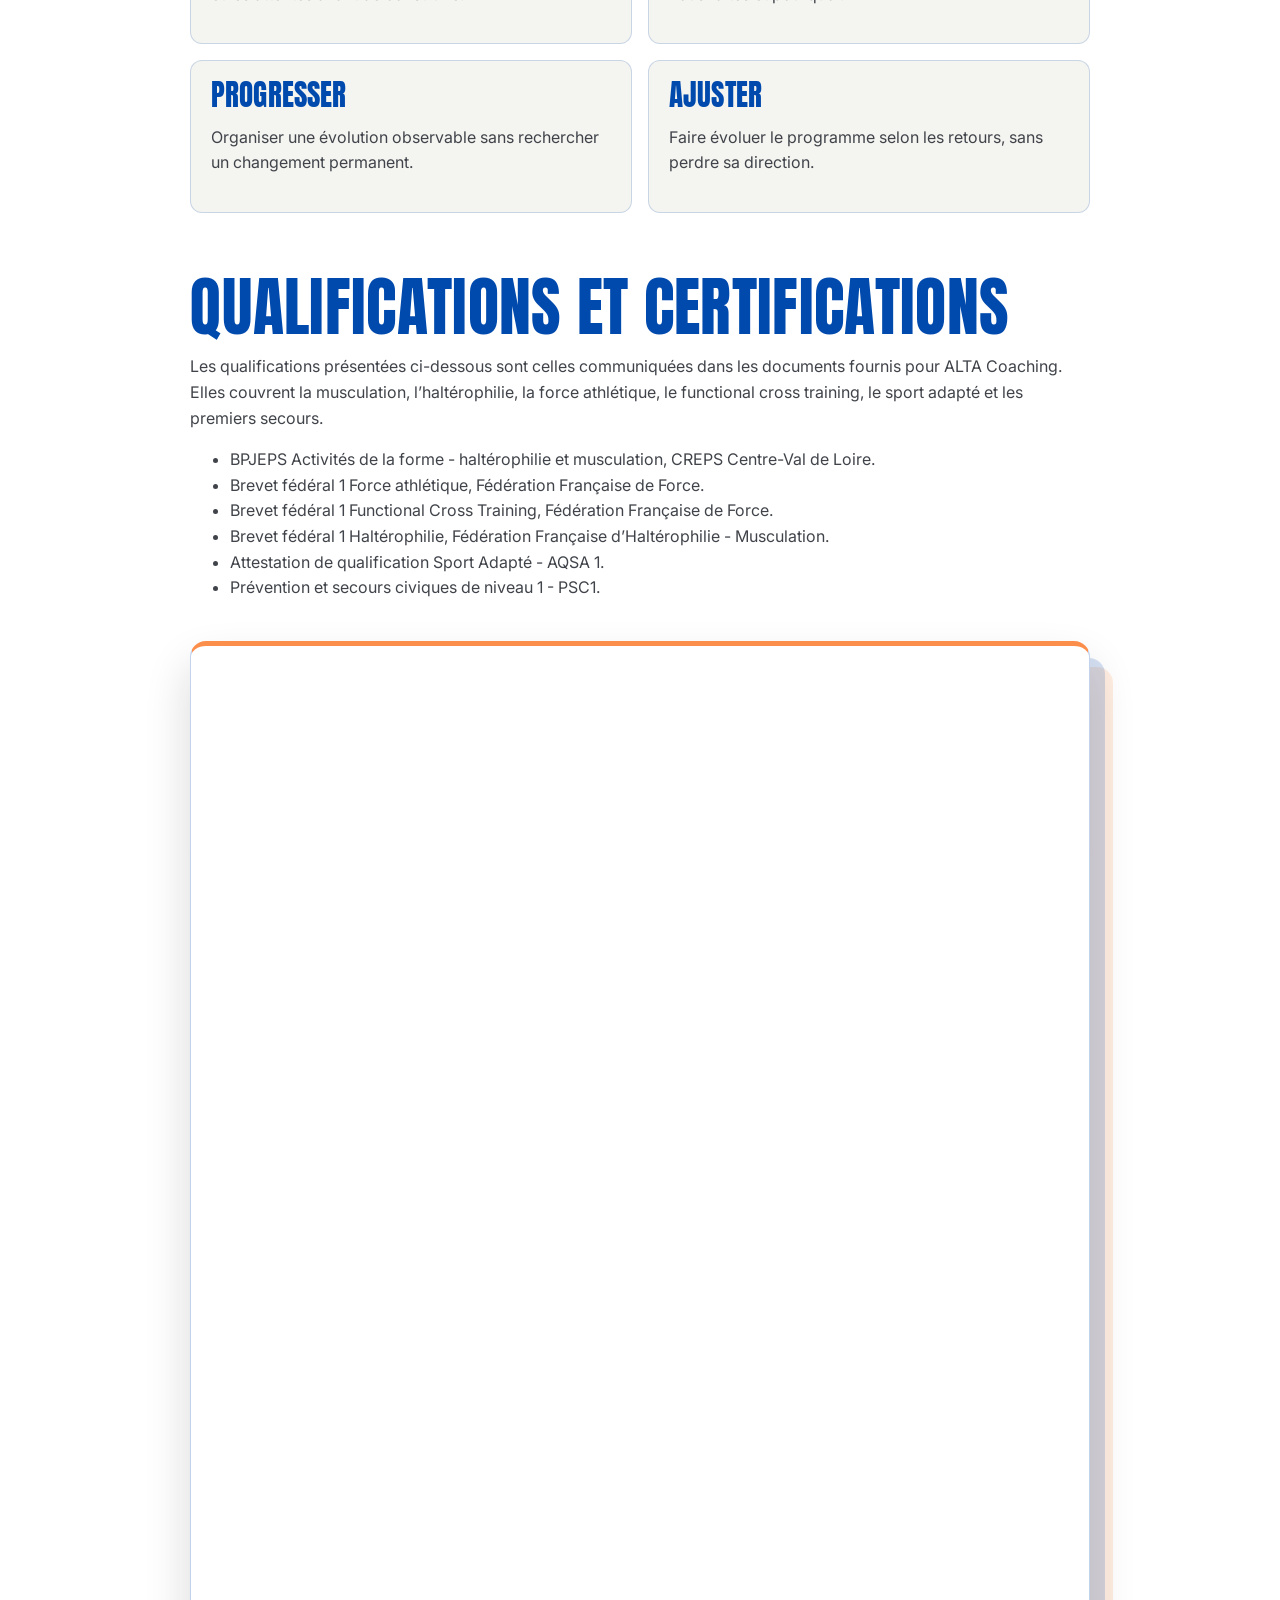
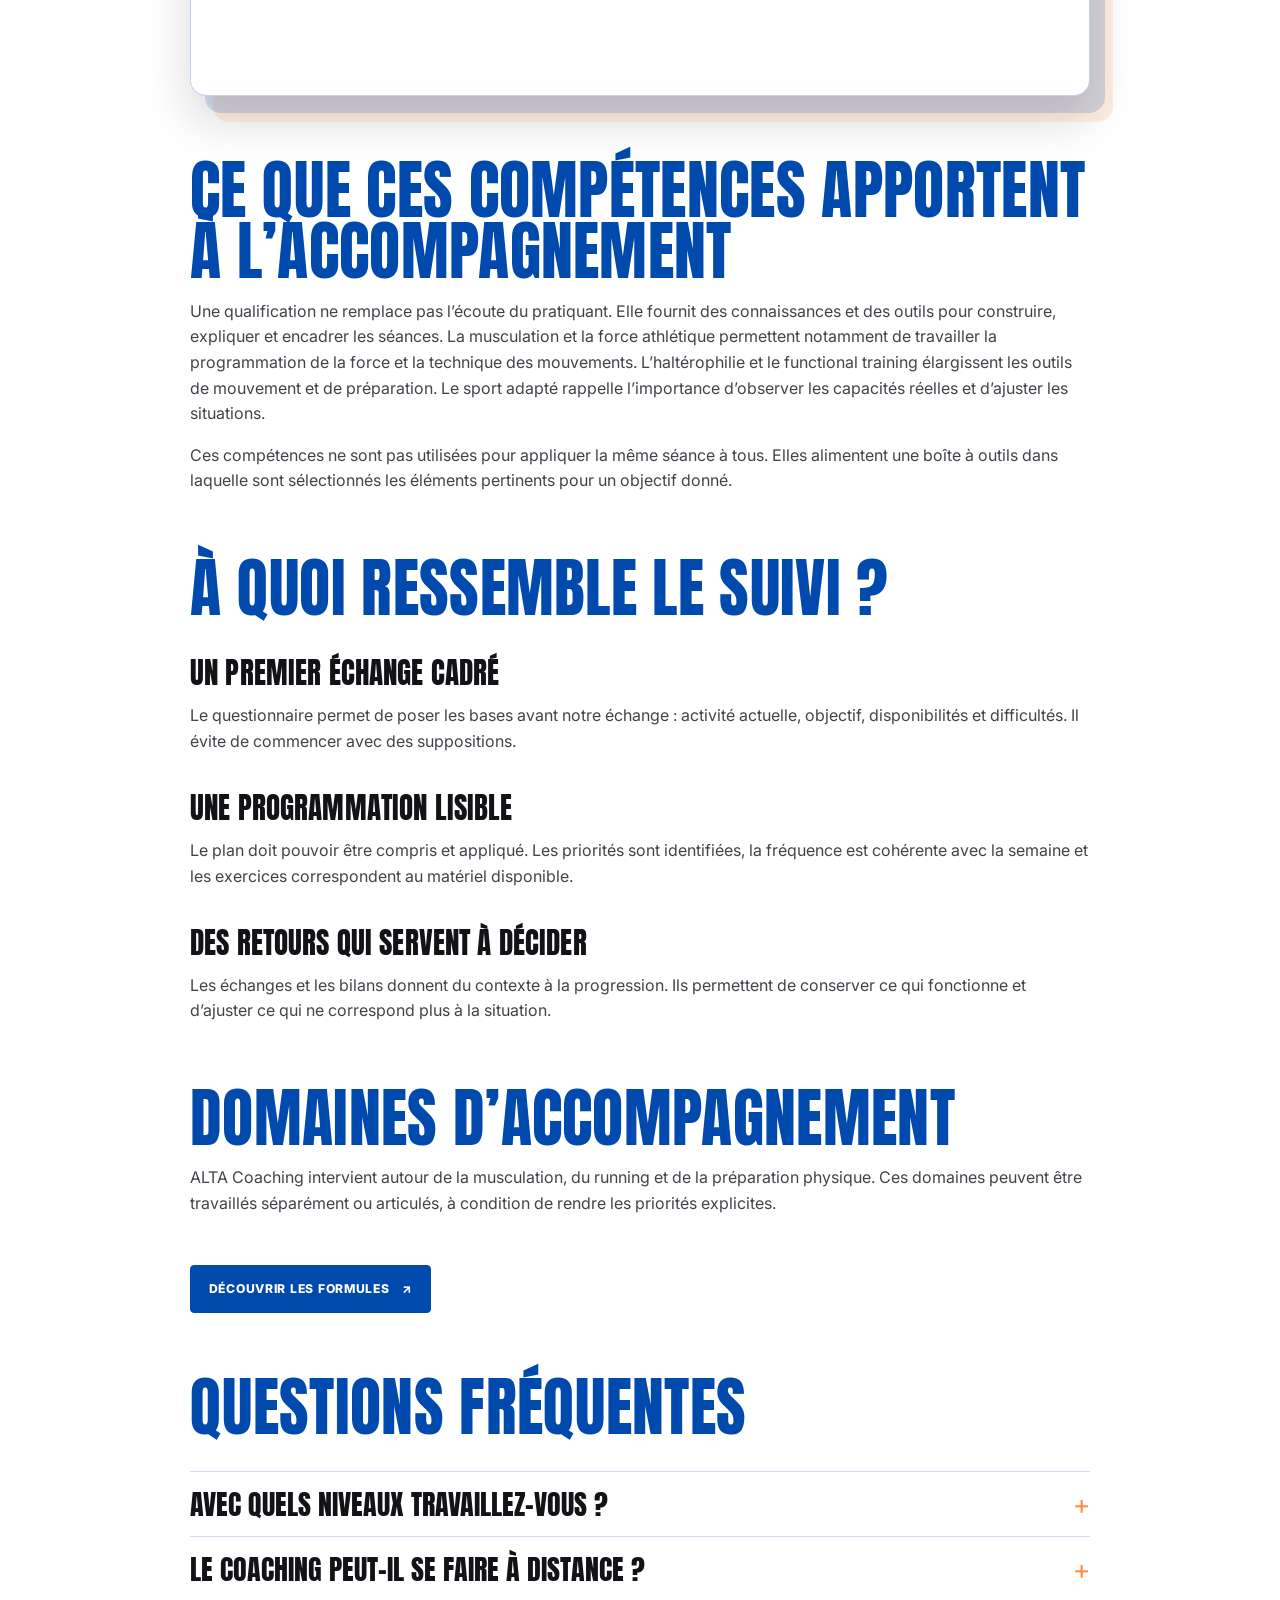
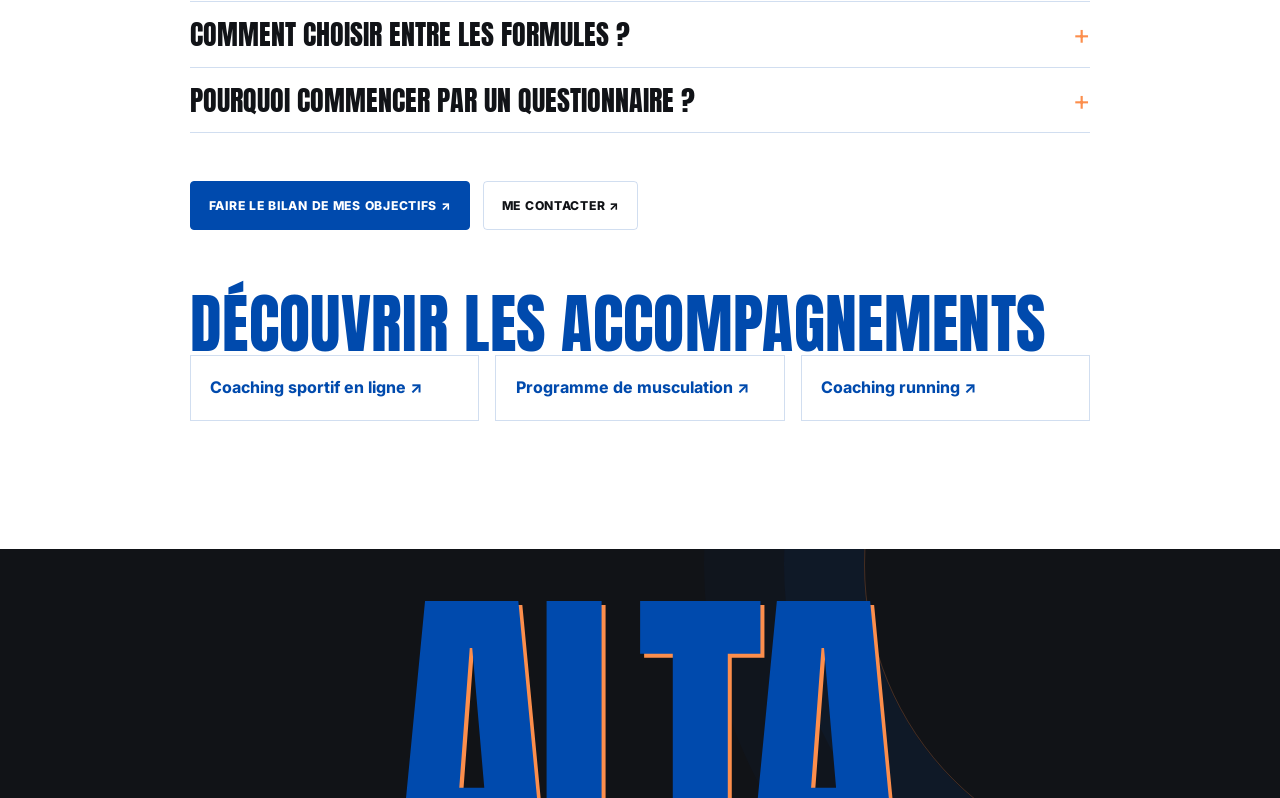
==== commit 0e9fe33b: "Add files via upload" ====
--- a/a-propos/index.html
+++ b/a-propos/index.html
@@ -1,5 +1,6 @@
 <!doctype html><html lang="fr"><head>
-  <meta charset="utf-8"><meta name="viewport" content="width=device-width,initial-scale=1"><meta name="theme-color" content="#004aad"><title>Maxime, coach sportif | À propos d’ALTA Coaching</title><meta name="description" content="Découvrez Maxime, sa philosophie de coaching, sa méthode et les qualifications qui structurent l’accompagnement personnalisé ALTA Coaching."><link rel="canonical" href="https://www.alta-coaching.fr/a-propos/"><meta property="og:title" content="Maxime, coach sportif | ALTA Coaching"><meta property="og:description" content="Une approche précise, humaine et adaptée à la réalité de chaque personne."><meta property="og:type" content="profile"><meta property="og:url" content="https://www.alta-coaching.fr/a-propos/"><meta property="og:image" content="https://www.alta-coaching.fr/assets/images/maxime-qualifications.webp"><meta name="twitter:card" content="summary_large_image"><link rel="icon" type="image/png" sizes="48x48" href="/assets/images/alta-favicon-round-v6-48.png"><link rel="icon" type="image/png" sizes="32x32" href="/assets/images/alta-favicon-round-v6-32.png"><link rel="icon" type="image/png" sizes="16x16" href="/assets/images/alta-favicon-round-v6-16.png"><link rel="shortcut icon" href="/favicon.ico"><link rel="apple-touch-icon" sizes="180x180" href="/assets/images/alta-apple-touch-v6.png"><link rel="stylesheet" href="../css/style.css?v=15">
+  <meta charset="utf-8"><meta name="viewport" content="width=device-width,initial-scale=1"><meta name="theme-color" content="#004aad"><title>Maxime Le Vilain, coach sportif diplômé | ALTA Coaching</title><meta name="description" content="Découvrez Maxime Le Vilain, coach sportif diplômé et fondateur d’ALTA Coaching : parcours, qualifications et méthode d’accompagnement."><meta name="robots" content="index,follow,max-image-preview:large,max-snippet:-1,max-video-preview:-1"><link rel="canonical" href="https://www.alta-coaching.fr/a-propos/"><meta property="og:title" content="Maxime Le Vilain, coach sportif diplômé | ALTA Coaching"><meta property="og:description" content="Découvrez Maxime Le Vilain, coach sportif diplômé et fondateur d’ALTA Coaching : parcours, qualifications et méthode d’accompagnement."><meta property="og:type" content="website"><meta property="og:url" content="https://www.alta-coaching.fr/a-propos/"><meta property="og:image" content="https://www.alta-coaching.fr/assets/images/maxime-qualifications.webp"><meta property="og:site_name" content="ALTA Coaching"><meta property="og:locale" content="fr_FR"><meta name="twitter:card" content="summary_large_image"><link rel="icon" type="image/png" sizes="48x48" href="/assets/images/alta-favicon-round-v6-48.png"><link rel="icon" type="image/png" sizes="32x32" href="/assets/images/alta-favicon-round-v6-32.png"><link rel="icon" type="image/png" sizes="16x16" href="/assets/images/alta-favicon-round-v6-16.png"><link rel="shortcut icon" href="/favicon.ico"><link rel="apple-touch-icon" sizes="180x180" href="/assets/images/alta-apple-touch-v6.png"><link rel="stylesheet" href="../css/style.css?v=15">
+  <script type="application/ld+json">{"@context":"https://schema.org","@graph":[{"@type":"Person","name":"Maxime Le Vilain","jobTitle":"Coach sportif","image":"https://www.alta-coaching.fr/assets/images/maxime-alta.webp","worksFor":{"@type":"Organization","name":"ALTA Coaching","url":"https://www.alta-coaching.fr/"}},{"@type":"BreadcrumbList","itemListElement":[{"@type":"ListItem","position":1,"name":"Accueil","item":"https://www.alta-coaching.fr/"},{"@type":"ListItem","position":2,"name":"À propos","item":"https://www.alta-coaching.fr/a-propos/"}]}]}</script>
 </head><body class="about-page">
   <a class="skip-link" href="#contenu">Aller au contenu</a><header class="site-header is-scrolled is-secondary" id="top"><nav class="nav container" aria-label="Navigation principale"><a class="brand" href="../" aria-label="ALTA Coaching - accueil"><img src="../assets/images/logo-alta-transparent.png" width="220" height="100" alt="ALTA Coaching"></a><button type="button" class="menu-toggle" aria-expanded="false" aria-controls="main-menu"><span></span><span></span><span></span><span class="sr-only">Ouvrir le menu</span></button><div class="nav-links" id="main-menu"><a href="../#coaching">Coaching</a><a href="../#formules">Formules</a><a href="../#maxime">Maxime</a><a href="../#faq">FAQ</a><button class="button button-primary nav-cta" type="button" data-tally-popup>Faire mon bilan <span aria-hidden="true">↗</span></button></div></nav></header>
   <main id="contenu"><section class="page-hero section-dark"><div class="container"><p class="eyebrow eyebrow-light">À PROPOS</p><h1>MAXIME, COACH SPORTIF ET FONDATEUR D’<span class="alta-title-accent">ALTA COACHING</span>.</h1><p>ALTA Coaching est né d’une idée simple : le programme doit s’adapter à la personne, et non l’inverse. Mon rôle consiste à transformer votre objectif et vos contraintes en un cadre d’entraînement compréhensible, progressif et réellement applicable.</p><div class="actions"><button type="button" class="button button-light" data-tally-popup data-track="seo_page_cta">Parler de mon projet ↗</button><a class="button button-dark-outline" href="../#reservation">Réserver un échange ↗</a></div></div></section>
@@ -15,10 +16,10 @@
 
     <h2>À QUOI RESSEMBLE LE SUIVI ?</h2><h3>Un premier échange cadré</h3><p>Le questionnaire permet de poser les bases avant notre échange : activité actuelle, objectif, disponibilités et difficultés. Il évite de commencer avec des suppositions.</p><h3>Une programmation lisible</h3><p>Le plan doit pouvoir être compris et appliqué. Les priorités sont identifiées, la fréquence est cohérente avec la semaine et les exercices correspondent au matériel disponible.</p><h3>Des retours qui servent à décider</h3><p>Les échanges et les bilans donnent du contexte à la progression. Ils permettent de conserver ce qui fonctionne et d’ajuster ce qui ne correspond plus à la situation.</p>
 
-    <h2>DOMAINES D’ACCOMPAGNEMENT</h2><p>ALTA Coaching intervient autour de la <a href="../musculation/">musculation</a>, du <a href="../running/">running</a> et de la <a href="../preparation-physique/">préparation physique</a>. Ces domaines peuvent être travaillés séparément ou articulés, à condition de rendre les priorités explicites.</p>
+    <h2>DOMAINES D’ACCOMPAGNEMENT</h2><p>ALTA Coaching intervient autour de la <a href="../musculation/">musculation</a>, du <a href="../running/">running</a> et de la <a href="../preparation-physique/">préparation physique</a>. Ces domaines peuvent être travaillés séparément ou articulés, à condition de rendre les priorités explicites.</p><div class="actions"><a class="button button-primary" href="../#formules">DÉCOUVRIR LES FORMULES <span aria-hidden="true">↗</span></a></div>
 
     <h2>QUESTIONS FRÉQUENTES</h2><div class="page-faq"><details><summary>Avec quels niveaux travaillez-vous ?</summary><p>L’accompagnement part du niveau réel de la personne, de la reprise sportive à un objectif de progression plus spécifique.</p></details><details><summary>Le coaching peut-il se faire à distance ?</summary><p>Oui. Le programme et le suivi peuvent être organisés en ligne selon la formule choisie.</p></details><details><summary>Comment choisir entre les formules ?</summary><p>Le questionnaire et le premier échange permettent d’identifier le niveau de suivi dont vous avez besoin.</p></details><details><summary>Pourquoi commencer par un questionnaire ?</summary><p>Parce qu’un programme personnalisé nécessite du contexte avant de proposer des séances.</p></details></div>
     <div class="actions"><button type="button" class="button button-primary" data-tally-popup>Faire le bilan de mes objectifs ↗</button><a class="button button-ghost" href="../contact/">Me contacter ↗</a></div><h2>DÉCOUVRIR LES ACCOMPAGNEMENTS</h2><ul class="page-links"><li><a href="../coaching-sportif-en-ligne/">Coaching sportif en ligne ↗</a></li><li><a href="../musculation/">Programme de musculation ↗</a></li><li><a href="../running/">Coaching running ↗</a></li></ul>
   </article></main>
-  <footer class="footer footer-v34"><div class="footer-signature" aria-hidden="true">ALTA</div><div class="container footer-grid-v34"><div class="footer-brand"><img src="../assets/images/logo-alta-transparent.png" width="220" height="100" alt="ALTA Coaching"><p>Coaching sportif personnalisé.<br>Construit autour de vous.</p></div><nav aria-label="Coaching"><p>COACHING</p><a href="../musculation/">Musculation</a><a href="../running/">Running</a><a href="../preparation-physique/">Préparation physique</a></nav><nav aria-label="Actions"><p>ACTIONS</p><button type="button" data-tally-popup>Faire mon bilan</button><a href="../#reservation">Prendre rendez-vous</a><button type="button" data-question-popup data-source="footer-question">Poser une question</button></nav><nav aria-label="Contact et réseaux"><p>CONTACT</p><a href="../contact/">Voir la page contact</a><div class="footer-social"><p class="footer-social-title">SUIVRE ALTA</p><div class="footer-social-icons"><a href="https://www.facebook.com/profile.php?id=61591944164231" target="_blank" rel="noopener noreferrer" aria-label="Suivre ALTA Coaching sur Facebook"><svg viewBox="0 0 24 24" aria-hidden="true"><path d="M14 8h3V4h-3c-3.3 0-5 2-5 5v3H6v4h3v8h4v-8h3.5l.5-4h-4V9c0-.7.3-1 1-1Z"/></svg></a><a href="https://www.instagram.com/maxime.altacoaching/" target="_blank" rel="noopener noreferrer" aria-label="Suivre ALTA Coaching sur Instagram"><svg viewBox="0 0 24 24" aria-hidden="true"><rect x="3" y="3" width="18" height="18" rx="5"/><circle cx="12" cy="12" r="4"/><circle cx="17.5" cy="6.5" r="1" class="icon-dot"/></svg></a><a href="https://www.tiktok.com/@maxime.altacoaching" target="_blank" rel="noopener noreferrer" aria-label="Suivre ALTA Coaching sur TikTok"><svg viewBox="0 0 24 24" aria-hidden="true"><path d="M15 3c.4 2.2 1.7 3.6 4 4v4c-1.5 0-2.8-.4-4-1.2v6.1A5.1 5.1 0 1 1 10.6 11v4a1.7 1.7 0 1 0 .4 1.1V3h4Z"/></svg></a></div></div></nav><nav aria-label="Informations légales"><p>LÉGAL</p><a href="../mentions-legales/">Mentions légales</a><a href="../politique-confidentialite/">Politique de confidentialité</a><a href="../assets/documents/cgv-alta-coaching.pdf" download>CGV</a></nav></div><div class="container footer-bottom"><span>© <span id="year"></span> ALTA COACHING</span><a href="#top">RETOUR EN HAUT ↑</a></div></footer><button class="mobile-cta" type="button" data-tally-popup>Faire mon bilan ↗</button><script src="../js/script.js?v=14" defer></script>
+  <footer class="footer footer-v34"><div class="footer-signature" aria-hidden="true">ALTA</div><div class="container footer-grid-v34"><div class="footer-brand"><img src="../assets/images/logo-alta-transparent.png" width="220" height="100" loading="lazy" decoding="async" alt="ALTA Coaching"><p>Coaching sportif personnalisé.<br>Construit autour de vous.</p></div><nav aria-label="Coaching"><p>COACHING</p><a href="../musculation/">Musculation</a><a href="../running/">Running</a><a href="../preparation-physique/">Préparation physique</a></nav><nav aria-label="Actions"><p>ACTIONS</p><button type="button" data-tally-popup>Faire mon bilan</button><a href="../#reservation">Prendre rendez-vous</a><button type="button" data-question-popup data-source="footer-question">Poser une question</button></nav><nav aria-label="Contact et réseaux"><p>CONTACT</p><a href="../contact/">Voir la page contact</a><div class="footer-social"><p class="footer-social-title">SUIVRE ALTA</p><div class="footer-social-icons"><a href="https://www.facebook.com/profile.php?id=61591944164231" target="_blank" rel="noopener noreferrer" aria-label="Suivre ALTA Coaching sur Facebook"><svg viewBox="0 0 24 24" aria-hidden="true"><path d="M14 8h3V4h-3c-3.3 0-5 2-5 5v3H6v4h3v8h4v-8h3.5l.5-4h-4V9c0-.7.3-1 1-1Z"/></svg></a><a href="https://www.instagram.com/maxime.altacoaching/" target="_blank" rel="noopener noreferrer" aria-label="Suivre ALTA Coaching sur Instagram"><svg viewBox="0 0 24 24" aria-hidden="true"><rect x="3" y="3" width="18" height="18" rx="5"/><circle cx="12" cy="12" r="4"/><circle cx="17.5" cy="6.5" r="1" class="icon-dot"/></svg></a><a href="https://www.tiktok.com/@maxime.altacoaching" target="_blank" rel="noopener noreferrer" aria-label="Suivre ALTA Coaching sur TikTok"><svg viewBox="0 0 24 24" aria-hidden="true"><path d="M15 3c.4 2.2 1.7 3.6 4 4v4c-1.5 0-2.8-.4-4-1.2v6.1A5.1 5.1 0 1 1 10.6 11v4a1.7 1.7 0 1 0 .4 1.1V3h4Z"/></svg></a></div></div></nav><nav aria-label="Informations légales"><p>LÉGAL</p><a href="../mentions-legales/">Mentions légales</a><a href="../politique-confidentialite/">Politique de confidentialité</a><a href="../assets/documents/cgv-alta-coaching.pdf" download>CGV</a></nav></div><div class="container footer-bottom"><span>© <span id="year"></span> ALTA COACHING</span><a href="#top">RETOUR EN HAUT ↑</a></div></footer><button class="mobile-cta" type="button" data-tally-popup>Faire mon bilan ↗</button><script src="../js/script.js?v=14" defer></script>
 </body></html>
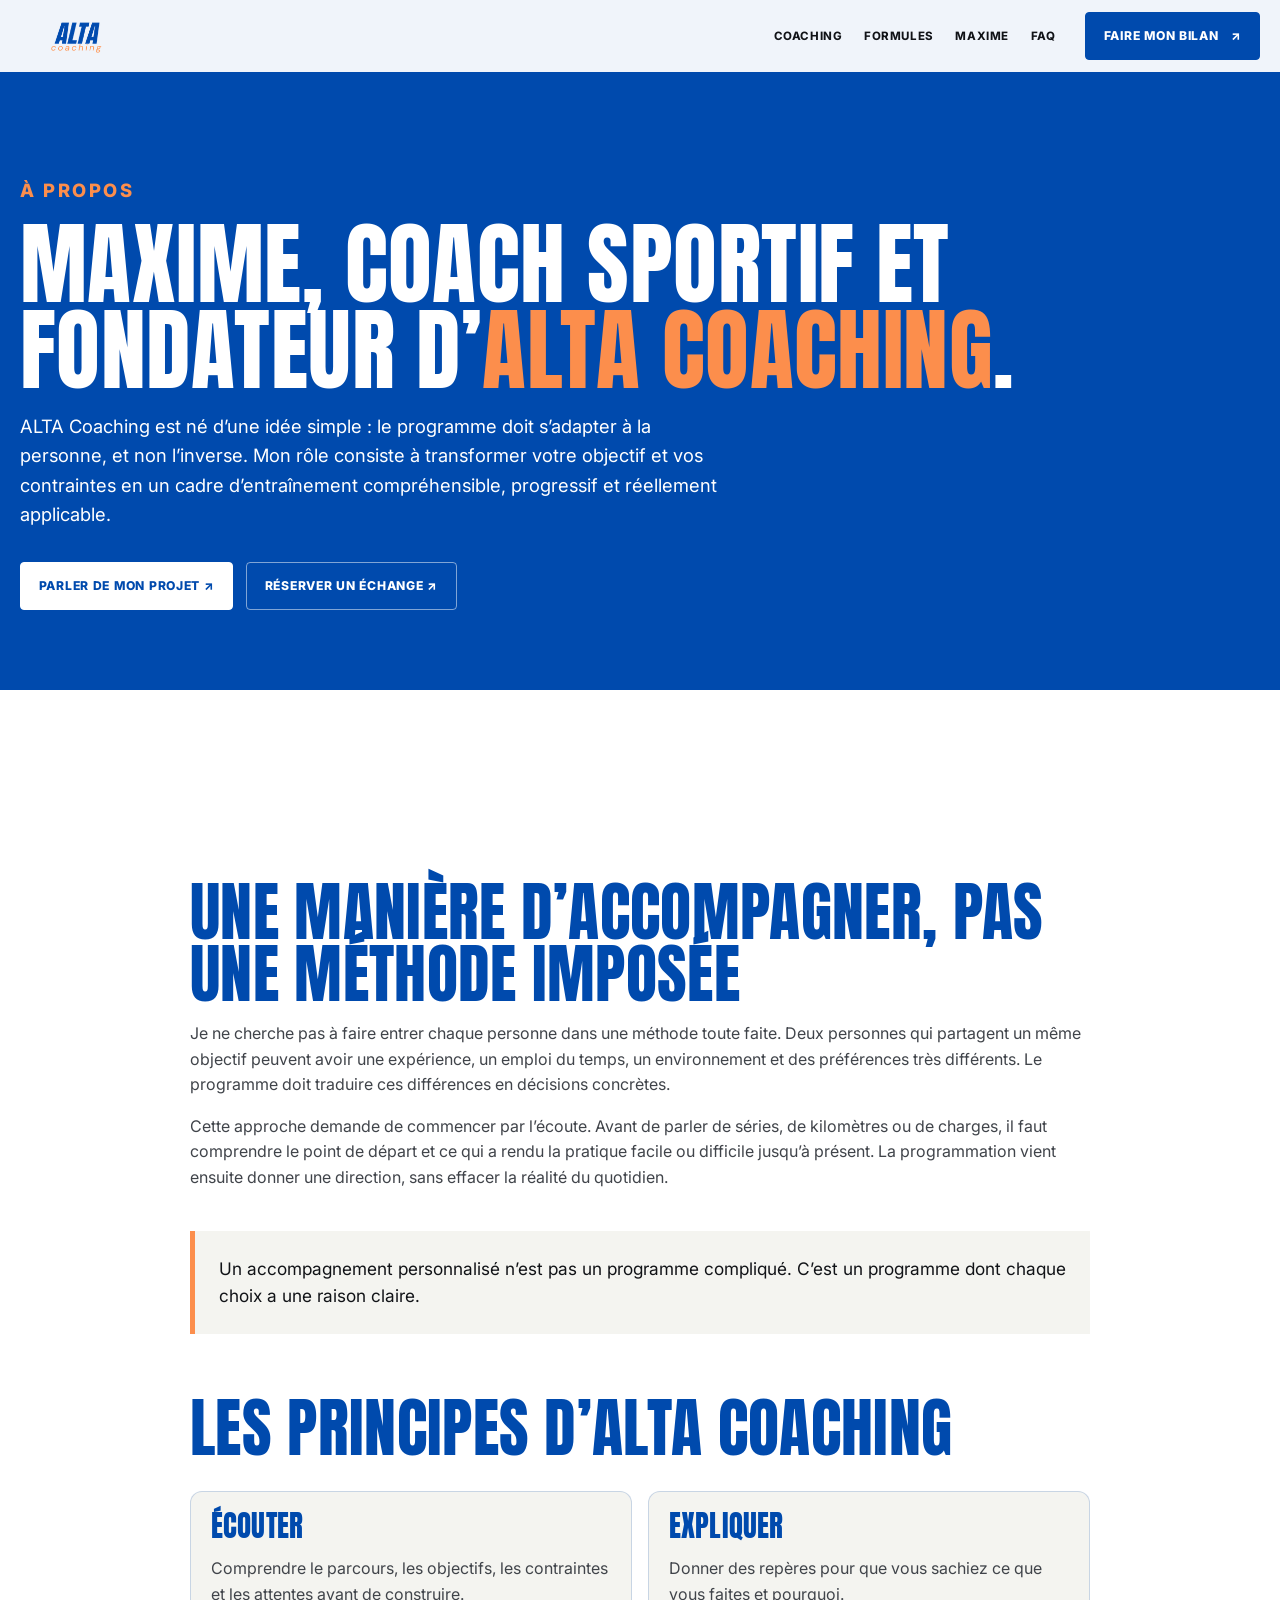
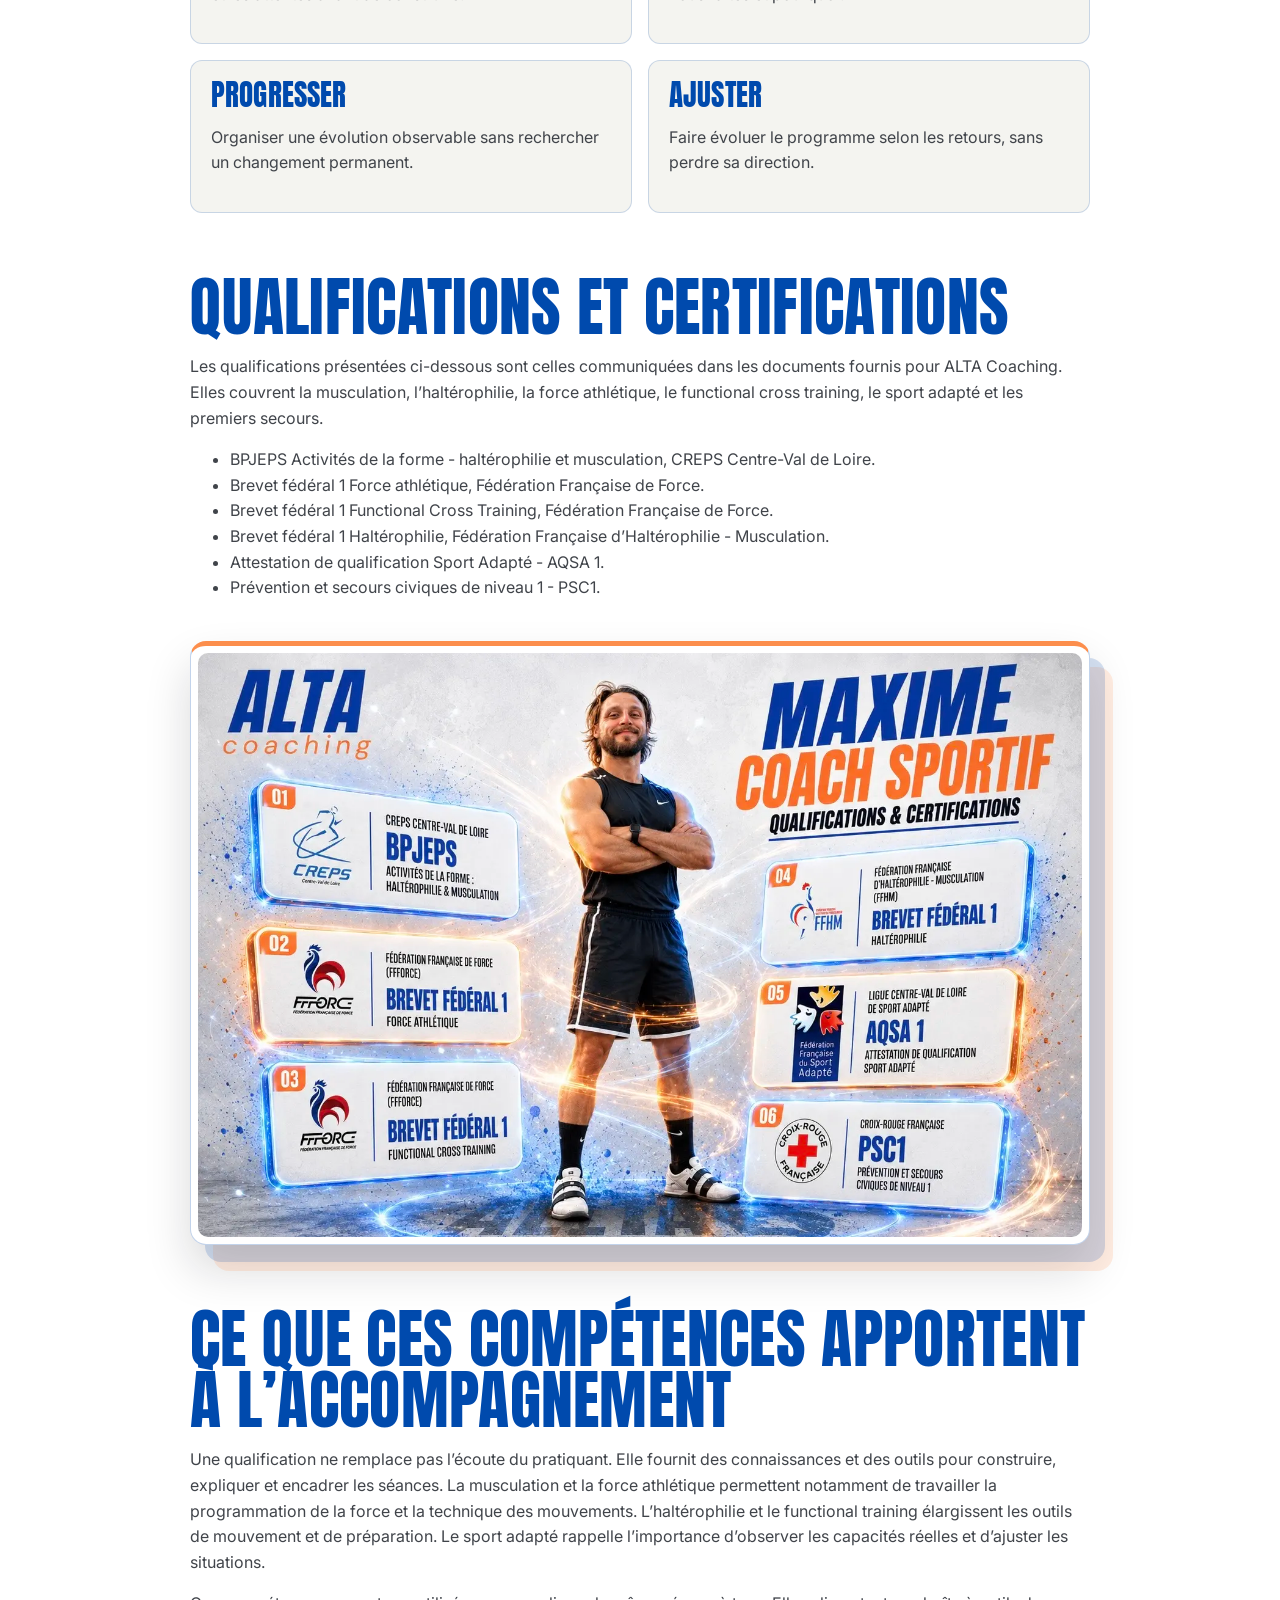
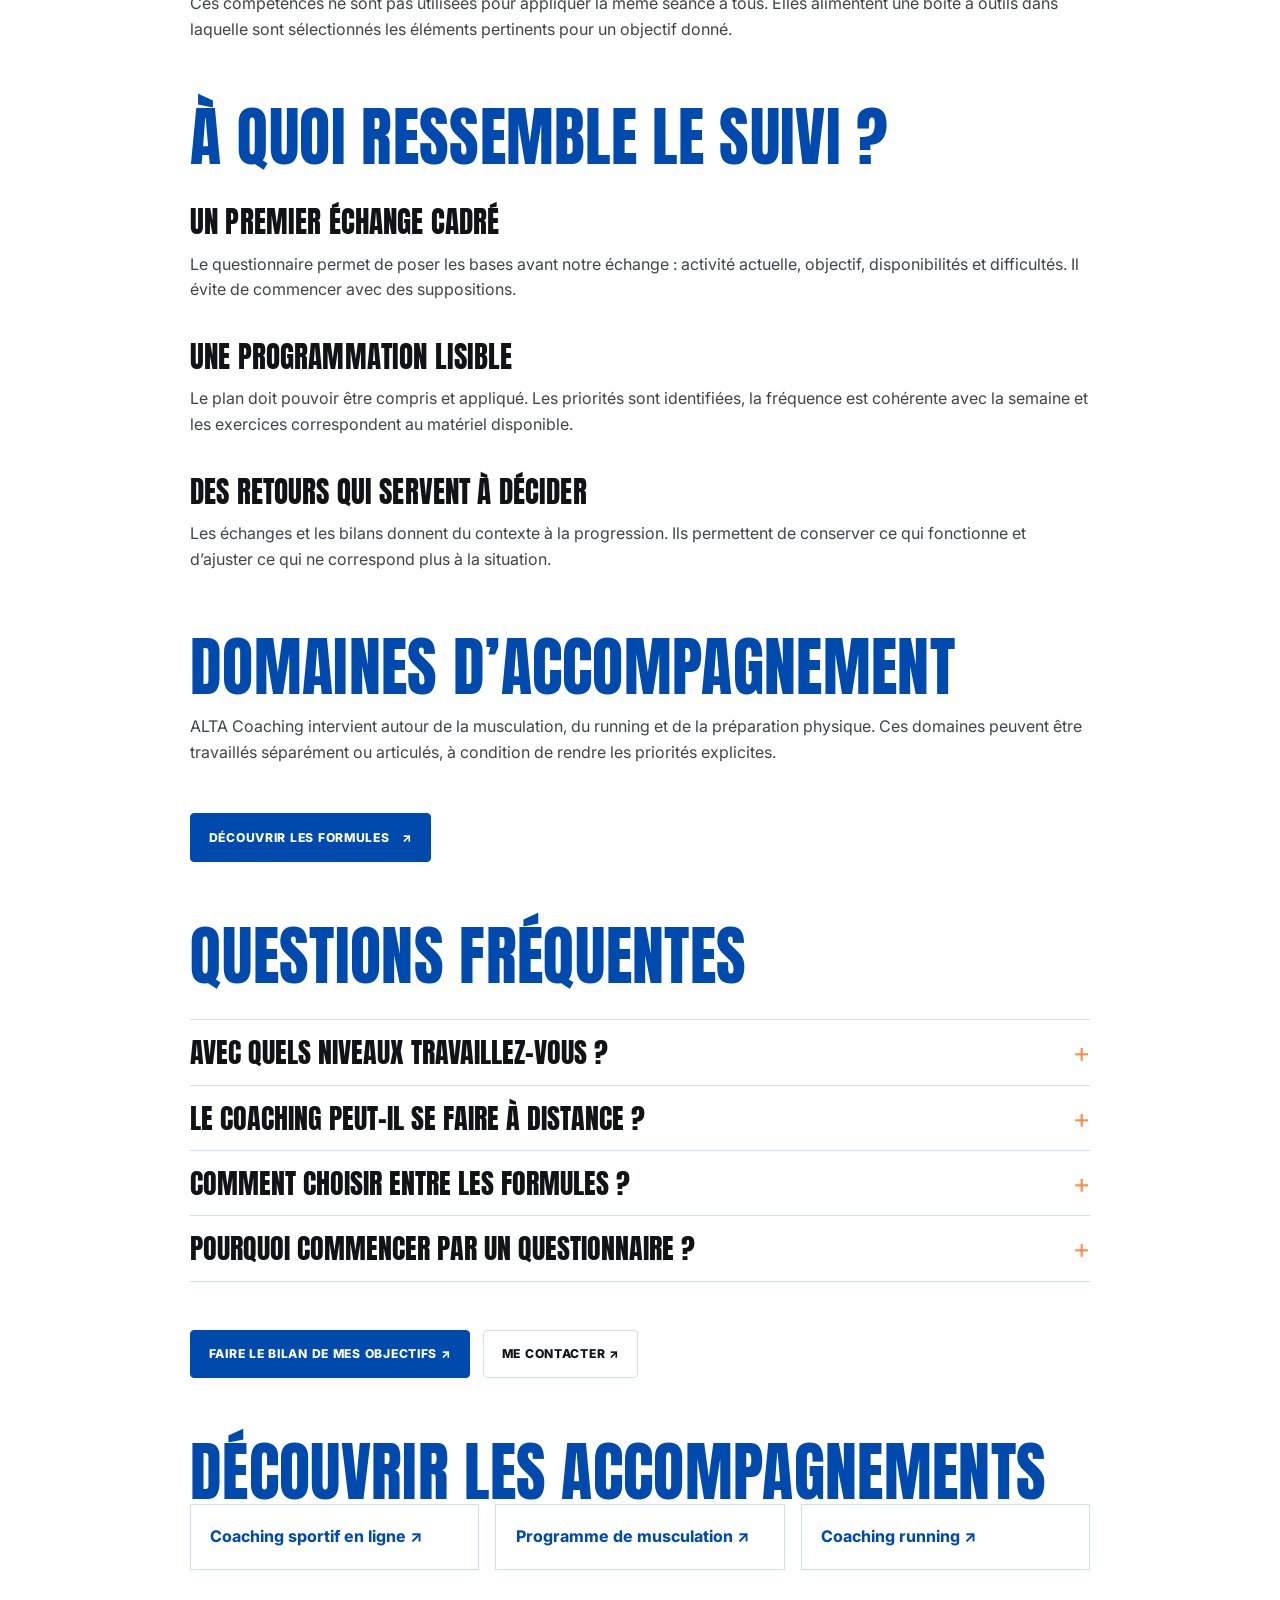
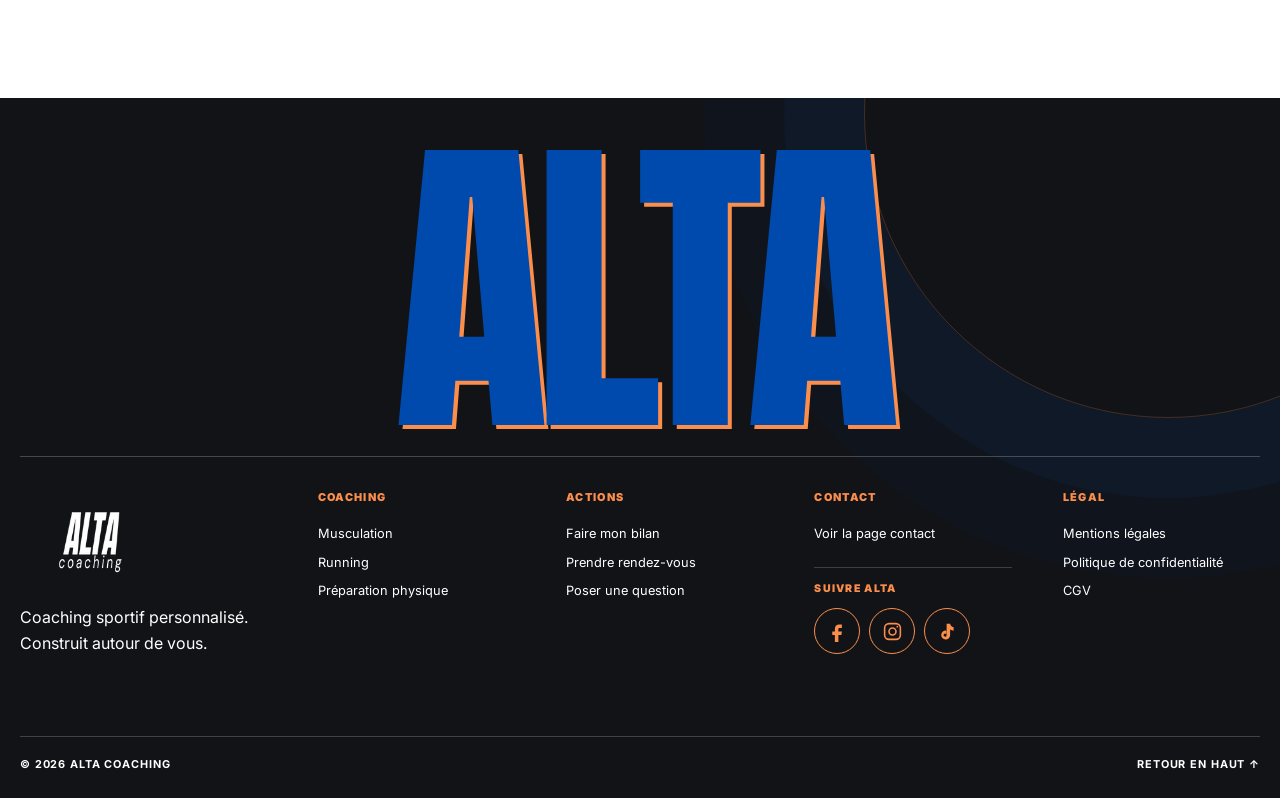
==== commit c418b69a: "Add files via upload" ====
--- a/a-propos/index.html
+++ b/a-propos/index.html
@@ -1,5 +1,13 @@
 <!doctype html><html lang="fr"><head>
-  <meta charset="utf-8"><meta name="viewport" content="width=device-width,initial-scale=1"><meta name="theme-color" content="#004aad"><title>Maxime Le Vilain, coach sportif diplômé | ALTA Coaching</title><meta name="description" content="Découvrez Maxime Le Vilain, coach sportif diplômé et fondateur d’ALTA Coaching : parcours, qualifications et méthode d’accompagnement."><meta name="robots" content="index,follow,max-image-preview:large,max-snippet:-1,max-video-preview:-1"><link rel="canonical" href="https://www.alta-coaching.fr/a-propos/"><meta property="og:title" content="Maxime Le Vilain, coach sportif diplômé | ALTA Coaching"><meta property="og:description" content="Découvrez Maxime Le Vilain, coach sportif diplômé et fondateur d’ALTA Coaching : parcours, qualifications et méthode d’accompagnement."><meta property="og:type" content="website"><meta property="og:url" content="https://www.alta-coaching.fr/a-propos/"><meta property="og:image" content="https://www.alta-coaching.fr/assets/images/maxime-qualifications.webp"><meta property="og:site_name" content="ALTA Coaching"><meta property="og:locale" content="fr_FR"><meta name="twitter:card" content="summary_large_image"><link rel="icon" type="image/png" sizes="48x48" href="/assets/images/alta-favicon-round-v6-48.png"><link rel="icon" type="image/png" sizes="32x32" href="/assets/images/alta-favicon-round-v6-32.png"><link rel="icon" type="image/png" sizes="16x16" href="/assets/images/alta-favicon-round-v6-16.png"><link rel="shortcut icon" href="/favicon.ico"><link rel="apple-touch-icon" sizes="180x180" href="/assets/images/alta-apple-touch-v6.png"><link rel="stylesheet" href="../css/style.css?v=15">
+  <meta charset="utf-8"><meta name="viewport" content="width=device-width,initial-scale=1"><meta name="theme-color" content="#004aad"><title>Maxime Le Vilain, coach sportif diplômé | ALTA Coaching</title><meta name="description" content="Découvrez Maxime Le Vilain, coach sportif diplômé et fondateur d’ALTA Coaching : parcours, qualifications et méthode d’accompagnement."><meta name="robots" content="index,follow,max-image-preview:large,max-snippet:-1,max-video-preview:-1"><link rel="canonical" href="https://www.alta-coaching.fr/a-propos/"><meta property="og:title" content="Maxime Le Vilain, coach sportif diplômé | ALTA Coaching"><meta property="og:description" content="Découvrez Maxime Le Vilain, coach sportif diplômé et fondateur d’ALTA Coaching : parcours, qualifications et méthode d’accompagnement."><meta property="og:type" content="website"><meta property="og:url" content="https://www.alta-coaching.fr/a-propos/"><meta property="og:image" content="https://www.alta-coaching.fr/assets/images/alta-social-share-1200x630.jpg">
+  <meta property="og:image:width" content="1200">
+  <meta property="og:image:height" content="630">
+  <meta property="og:image:type" content="image/jpeg">
+  <meta property="og:image:alt" content="ALTA Coaching — coaching sportif personnalisé en musculation, running et préparation physique"><meta property="og:site_name" content="ALTA Coaching"><meta property="og:locale" content="fr_FR"><meta name="twitter:card" content="summary_large_image">
+  <meta name="twitter:title" content="Maxime Le Vilain, coach sportif diplômé | ALTA Coaching">
+  <meta name="twitter:description" content="Découvrez Maxime Le Vilain, coach sportif diplômé et fondateur d’ALTA Coaching : parcours, qualifications et méthode d’accompagnement.">
+  <meta name="twitter:image" content="https://www.alta-coaching.fr/assets/images/alta-social-share-1200x630.jpg">
+  <meta name="twitter:image:alt" content="ALTA Coaching — coaching sportif personnalisé"><link rel="icon" type="image/png" sizes="48x48" href="/assets/images/alta-favicon-round-v6-48.png"><link rel="icon" type="image/png" sizes="32x32" href="/assets/images/alta-favicon-round-v6-32.png"><link rel="icon" type="image/png" sizes="16x16" href="/assets/images/alta-favicon-round-v6-16.png"><link rel="shortcut icon" href="/favicon.ico"><link rel="apple-touch-icon" sizes="180x180" href="/assets/images/alta-apple-touch-v6.png"><link rel="stylesheet" href="../css/style.css?v=15">
   <script type="application/ld+json">{"@context":"https://schema.org","@graph":[{"@type":"Person","name":"Maxime Le Vilain","jobTitle":"Coach sportif","image":"https://www.alta-coaching.fr/assets/images/maxime-alta.webp","worksFor":{"@type":"Organization","name":"ALTA Coaching","url":"https://www.alta-coaching.fr/"}},{"@type":"BreadcrumbList","itemListElement":[{"@type":"ListItem","position":1,"name":"Accueil","item":"https://www.alta-coaching.fr/"},{"@type":"ListItem","position":2,"name":"À propos","item":"https://www.alta-coaching.fr/a-propos/"}]}]}</script>
 </head><body class="about-page">
   <a class="skip-link" href="#contenu">Aller au contenu</a><header class="site-header is-scrolled is-secondary" id="top"><nav class="nav container" aria-label="Navigation principale"><a class="brand" href="../" aria-label="ALTA Coaching - accueil"><img src="../assets/images/logo-alta-transparent.png" width="220" height="100" alt="ALTA Coaching"></a><button type="button" class="menu-toggle" aria-expanded="false" aria-controls="main-menu"><span></span><span></span><span></span><span class="sr-only">Ouvrir le menu</span></button><div class="nav-links" id="main-menu"><a href="../#coaching">Coaching</a><a href="../#formules">Formules</a><a href="../#maxime">Maxime</a><a href="../#faq">FAQ</a><button class="button button-primary nav-cta" type="button" data-tally-popup>Faire mon bilan <span aria-hidden="true">↗</span></button></div></nav></header>
--- a/css/style.css
+++ b/css/style.css
@@ -133,9 +133,8 @@
 
 /* 11 Coaching */
 .service-list { border-top: 1px solid var(--color-border); }
-.service-row { display: grid; grid-template-columns: 70px minmax(0, 1fr) auto; gap: var(--space-4); align-items: center; min-height: 180px; padding: 1.4rem 0; border-bottom: 1px solid var(--color-border); transition: padding .25s ease, background .25s ease; }
+.service-row { display: grid; grid-template-columns: minmax(0, 1fr) auto; gap: var(--space-4); align-items: center; min-height: 180px; padding: 1.4rem 0; border-bottom: 1px solid var(--color-border); transition: padding .25s ease, background .25s ease; }
 .service-row:hover { padding-inline: 1rem; background: #fff; }
-.service-row > span { color: var(--color-accent); font-size: .72rem; font-weight: 800; }
 .service-row p { max-width: 650px; margin: .5rem 0 .2rem; }
 .service-row small { color: var(--color-muted); }
 .service-row > b { color: var(--color-primary); font-size: .72rem; text-transform: uppercase; }
@@ -302,6 +301,70 @@
 .content-grid { display: grid; grid-template-columns: repeat(2, minmax(0, 1fr)); gap: 1rem; margin: 2rem 0; }
 .content-card { padding: 1.25rem; border: 1px solid var(--color-border); border-radius: var(--radius-md); background: var(--color-surface); }
 .content-card h3 { margin-top: 0; color: var(--color-primary); }
+
+/* Prestations à la carte */
+.oneoff-page .oneoff-hero { padding-top: clamp(7.5rem, 11vw, 9rem); padding-bottom: clamp(1rem, 1.5vw, 1.5rem); }
+.oneoff-page .oneoff-hero h1 { max-width: 920px; font-size: clamp(4.2rem, 8vw, 8rem); }
+.oneoff-page .oneoff-hero > .container > p:not(.eyebrow) { margin-bottom: 0; }
+.oneoff-page .oneoff-reassurance { margin-top: 1.25rem; color: var(--color-primary); font-size: .7rem !important; font-weight: 850; letter-spacing: .1em; }
+.oneoff-section { padding-block: clamp(1rem, 1.5vw, 1.5rem) clamp(3.5rem, 6vw, 5.5rem); background: var(--color-surface); }
+.oneoff-grid { display: grid; grid-template-columns: repeat(2, minmax(0, 1fr)); gap: clamp(1rem, 2.5vw, 2rem); }
+.oneoff-card { display: flex; position: relative; min-width: 0; flex-direction: column; padding: clamp(1.25rem, 2.4vw, 1.85rem); overflow: hidden; border: 1px solid rgba(0,74,173,.2); border-radius: var(--radius-md); background: #fff; box-shadow: 0 12px 28px rgba(17,19,23,.07); transition: border-color .24s ease, box-shadow .24s ease, transform .24s var(--ease-premium); }
+.oneoff-card::before { content: ""; position: absolute; inset: 0 0 auto; height: 4px; background: var(--color-accent); }
+.oneoff-card h2 { margin: .35rem 0 .55rem; color: var(--color-primary); font-size: clamp(2.5rem, 4vw, 4rem); line-height: .92; }
+.oneoff-label { width: fit-content; margin: 0; color: var(--color-accent); font-size: .67rem; font-weight: 850; letter-spacing: .1em; }
+.oneoff-description { max-width: 520px; margin: 0; color: var(--color-muted); font-size: .94rem; }
+.oneoff-meta { display: grid; align-items: start; justify-items: start; margin: auto 0 1rem; padding-top: 1.15rem; }
+.oneoff-price { color: var(--color-dark); font: 400 clamp(3.8rem, 6vw, 5.8rem)/.95 var(--font-display); letter-spacing: -.02em; }
+.oneoff-unit { margin-top: .25rem; color: var(--color-primary); font-size: 1.05rem; font-weight: 800; line-height: 1.25; letter-spacing: .045em; }
+.oneoff-saving { margin-top: .55rem; padding: .3rem .5rem; border-left: 3px solid #16803a; background: rgba(22,128,58,.08); color: #16803a; font-size: .75rem; font-weight: 800; line-height: 1.25; letter-spacing: .055em; text-transform: uppercase; }
+.oneoff-cta { width: 100%; min-height: 48px; margin-top: 0; }
+.oneoff-cta span { transition: transform .22s ease; }
+.oneoff-featured { border: 2px solid var(--color-primary); box-shadow: 0 17px 34px rgba(0,74,173,.13); }
+.oneoff-featured::before { height: 6px; }
+.oneoff-exit { display: grid; grid-template-columns: minmax(0, 1fr) auto; gap: clamp(1.5rem, 4vw, 4rem); align-items: center; margin-top: clamp(2rem, 5vw, 4rem); padding: clamp(1.5rem, 3vw, 2.5rem); border: 1px solid rgba(0,74,173,.16); border-left: 6px solid var(--color-accent); border-radius: var(--radius-md); background: #fff; }
+.oneoff-exit .eyebrow { margin-bottom: .55rem; }
+.oneoff-exit h2 { margin: 0; color: var(--color-primary); font-size: clamp(2.25rem, 4vw, 4rem); }
+.oneoff-exit p:last-child { max-width: 650px; margin: .6rem 0 0; color: var(--color-muted); }
+.oneoff-exit .button { min-height: 48px; white-space: nowrap; }
+.oneoff-page .mobile-cta { display: none; }
+
+@media (hover: hover) and (pointer: fine) {
+  .oneoff-card:hover { border-color: rgba(0,74,173,.55); box-shadow: 0 18px 38px rgba(17,19,23,.12); transform: translateY(-4px); }
+  .oneoff-card:hover .oneoff-cta span { transform: translateX(3px); }
+}
+.oneoff-card:focus-within { border-color: var(--color-primary); box-shadow: 0 0 0 3px rgba(0,74,173,.14), 0 16px 34px rgba(17,19,23,.1); }
+
+@media (max-width: 820px) {
+  .oneoff-grid { grid-template-columns: 1fr; }
+  .oneoff-exit { grid-template-columns: 1fr; }
+  .oneoff-exit .button { width: 100%; white-space: normal; }
+}
+
+@media (max-width: 430px) {
+  .oneoff-page .oneoff-hero { padding-top: 6.25rem; padding-bottom: .75rem; }
+  .oneoff-page .oneoff-hero h1 { font-size: clamp(3.05rem, 15vw, 4rem); overflow-wrap: normal; }
+  .oneoff-page .oneoff-hero > .container > p:not(.eyebrow) { font-size: .94rem; }
+  .oneoff-page .oneoff-reassurance { margin-top: 1rem; font-size: .61rem !important; line-height: 1.45; }
+  .oneoff-section { padding-block: 1rem 3.25rem; }
+  .oneoff-grid { gap: .85rem; }
+  .oneoff-card { padding: 1.15rem 1rem; }
+  .oneoff-card h2 { font-size: clamp(2.45rem, 12vw, 3.25rem); }
+  .oneoff-description { font-size: .88rem; }
+  .oneoff-meta { margin-bottom: .9rem; padding-top: 1rem; }
+  .oneoff-price { font-size: clamp(3.7rem, 18vw, 4.8rem); }
+  .oneoff-unit { font-size: 1rem; }
+  .oneoff-saving { margin-top: .5rem; font-size: .72rem; }
+  .oneoff-cta { min-height: 48px; padding-inline: .75rem; }
+  .oneoff-exit { margin-top: 1.5rem; padding: 1.25rem 1rem; }
+  .oneoff-exit h2 { font-size: clamp(2.25rem, 11vw, 3rem); }
+}
+
+@media (prefers-reduced-motion: reduce) {
+  .oneoff-card,
+  .oneoff-cta span { transition: none; }
+  .oneoff-card:hover { transform: none; }
+}
 .prose-callout { margin: 2.5rem 0; padding: 1.5rem; border-left: 5px solid var(--color-accent); background: var(--color-surface); font-size: 1.08rem; }
 .page-faq { margin-block: 2rem; border-top: 1px solid var(--color-border); }
 
@@ -317,11 +380,58 @@
 
 @media (max-width: 820px) {
   .section { padding-block: 5rem; }
-  .menu-toggle { display: block; }
-  .nav-links { position: fixed; inset: 0; z-index: 31; display: flex; visibility: hidden; opacity: 0; pointer-events: none; flex-direction: column; align-items: stretch; justify-content: center; padding: 5rem 1.5rem 2rem; background: var(--color-primary); color: #fff; transition: opacity .25s ease, visibility .25s; }
+  .menu-toggle { display: block; z-index: 1002; }
+  .site-header .brand { z-index: 1002; }
+  .nav-links {
+    position: fixed;
+    z-index: 1000;
+    inset: 0;
+    display: flex;
+    visibility: hidden;
+    width: 100%;
+    height: 100vh;
+    height: 100dvh;
+    min-height: 100svh;
+    opacity: 0;
+    pointer-events: none;
+    flex-direction: column;
+    align-items: stretch;
+    justify-content: flex-start;
+    gap: 0;
+    padding: calc(90px + env(safe-area-inset-top)) 1.5rem calc(24px + env(safe-area-inset-bottom));
+    overflow-x: hidden;
+    overflow-y: auto;
+    overscroll-behavior: contain;
+    -webkit-overflow-scrolling: touch;
+    border: 0;
+    border-radius: 0;
+    background: var(--color-primary);
+    color: #fff;
+    box-shadow: none;
+    transition: opacity .25s ease, visibility .25s;
+  }
   .nav-links.is-open { visibility: visible; opacity: 1; pointer-events: auto; }
-  .nav-links > a { min-height: 54px; border-bottom: 1px solid rgba(255,255,255,.3); font: 400 2rem var(--font-display); }
-  .nav-links .nav-cta { margin: 1rem 0 0; }
+  .nav-links > a {
+    display: flex;
+    position: static;
+    width: 100%;
+    min-height: 54px;
+    align-items: center;
+    flex: 0 0 auto;
+    padding: .7rem 0;
+    border: 0;
+    border-bottom: 1px solid rgba(255,255,255,.3);
+    border-radius: 0;
+    background: transparent;
+    color: #fff;
+    font: 400 2rem/1 var(--font-display);
+    text-align: left;
+  }
+  .nav-links > a::after { content: none; }
+  .nav-links .nav-cta { width: 100%; min-height: 54px; flex: 0 0 auto; margin: 1rem 0 0; }
+  body.menu-open .site-header { z-index: 1001; background: transparent; box-shadow: none; backdrop-filter: none; -webkit-backdrop-filter: none; }
+  body.menu-open .site-header .brand img { filter: brightness(0) invert(1) !important; }
+  body.menu-open .mobile-cta { display: none !important; }
   .menu-toggle.is-open > span:not(.sr-only) { background: #fff; }
   .menu-toggle.is-open > span:nth-child(1) { transform: translateY(7px) rotate(45deg); }
   .menu-toggle.is-open > span:nth-child(2) { opacity: 0; }
@@ -363,8 +473,7 @@
   .hero-number { font-size: 9rem; }
   .discipline-marquee { justify-content: flex-start; overflow-x: auto; }
   .problem-answer { font-size: 3.2rem; }
-  .service-row { grid-template-columns: 40px 1fr; }
-  .service-row > b { grid-column: 2; }
+  .service-row { grid-template-columns: minmax(0, 1fr) auto; }
   .timeline, .audience-grid, .why-grid, .trust-grid { grid-template-columns: 1fr; }
   .audience-grid p, .audience-grid p:nth-child(3n) { border-right: 0; }
   .why-grid article, .trust-grid article { border-right: 0; border-bottom: 1px solid var(--color-border); }
@@ -678,8 +787,6 @@
 .service-row:focus-visible h3 { color: #fff; transform: translateX(8px); }
 .service-row:hover small,
 .service-row:focus-visible small { color: rgba(255,255,255,.78); }
-.service-row:hover > span,
-.service-row:focus-visible > span,
 .service-row:hover > b,
 .service-row:focus-visible > b { color: #fc8e4c; }
 .service-row:hover > b i,
@@ -1192,12 +1299,12 @@
   .hero-stamp { right: .35rem; }
 
   .service-row {
-    grid-template-columns: 42px minmax(0, 1fr);
+    grid-template-columns: minmax(0, 1fr) auto;
     gap: .85rem;
     min-height: 0;
     padding-block: 1.4rem;
   }
-  .service-row > b { grid-column: 2; justify-self: start; }
+  .service-row > b { justify-self: start; }
   .service-row h3 { font-size: clamp(2.7rem, 9vw, 4.8rem); line-height: .9; }
 
   .pricing-grid { gap: 1rem; }
@@ -1247,8 +1354,9 @@
 }
 
 @media (max-width: 430px) {
-  .site-header .nav { height: 72px; }
-  .site-header.is-scrolled .nav { height: 64px; }
+  .site-header { --mobile-header-height: 72px; }
+  .site-header.is-scrolled { --mobile-header-height: 64px; }
+  .site-header .nav { height: var(--mobile-header-height); }
   .site-header .brand { width: 92px; flex: 0 0 92px; }
   .site-header .menu-toggle {
     width: 44px;
@@ -1259,39 +1367,6 @@
     border-radius: 12px;
   }
   .site-header.is-scrolled .menu-toggle { background: rgba(0,74,173,.07); }
-  .site-header .nav-links {
-    inset: .5rem;
-    align-items: center;
-    justify-content: center;
-    gap: .25rem;
-    padding: 5.75rem 1rem 1.5rem;
-    overflow-y: auto;
-    border: 1px solid rgba(255,255,255,.18);
-    border-radius: 18px;
-    background: rgba(0,74,173,.98);
-    box-shadow: 0 18px 50px rgba(17,19,23,.24);
-  }
-  .site-header .nav-links > a {
-    display: flex;
-    position: relative;
-    width: min(100%, 240px);
-    align-items: center;
-    justify-content: center;
-    padding-inline: .25rem;
-    border-bottom: 0;
-    text-align: center;
-  }
-  .site-header .nav-links > a::after {
-    content: "";
-    position: absolute;
-    bottom: 0;
-    left: 50%;
-    width: 120px;
-    max-width: 70%;
-    transform: translateX(-50%);
-    border-bottom: 1px solid rgba(255,255,255,.3);
-  }
-  .menu-open .site-header .brand img { filter: brightness(0) invert(1) !important; }
   .menu-open .site-header .menu-toggle { background: rgba(255,255,255,.12); }
 
   .about-qualifications-picture {
@@ -1357,7 +1432,7 @@
     hyphens: none;
   }
   #formules .section-heading h2 em { display: block; margin-top: .08em; }
-  .service-row { grid-template-columns: 28px minmax(0, 1fr); gap: .55rem; }
+  .service-row { grid-template-columns: minmax(0, 1fr) auto; gap: .55rem; }
   .service-row h3 { font-size: clamp(2.35rem, 12vw, 3.45rem); }
   .service-row p { margin-top: .65rem; }
   .service-row:hover,
@@ -1382,6 +1457,13 @@
   #my-cal-inline-15min,
   .home-page-v34 #my-cal-inline-15min { height: 720px; }
   .tally-shell { padding: .5rem; }
+  .home-page-v34 #questionnaire .questionnaire-grid { gap: .75rem; }
+  .home-page-v34 #questionnaire .section-heading { margin-bottom: 0; }
+  .home-page-v34 .qualification-v34 {
+    margin-top: 1.5rem;
+    padding-top: 0;
+    border-top: 0;
+  }
 
   .footer-grid-v34 { grid-template-columns: 1fr; }
   .footer-grid-v34 .footer-brand { grid-column: auto; }
@@ -1424,7 +1506,6 @@
   #coaching .service-row.is-scroll-active h3,
   #coaching .service-row.is-scroll-active p { color: #fff; }
   #coaching .service-row.is-scroll-active small { color: rgba(255,255,255,.78); }
-  #coaching .service-row.is-scroll-active > span,
   #coaching .service-row.is-scroll-active > b { color: #fc8e4c; }
   #coaching .service-row.is-scroll-active > b { transform: translateX(5px); }
   #coaching .service-row h3,
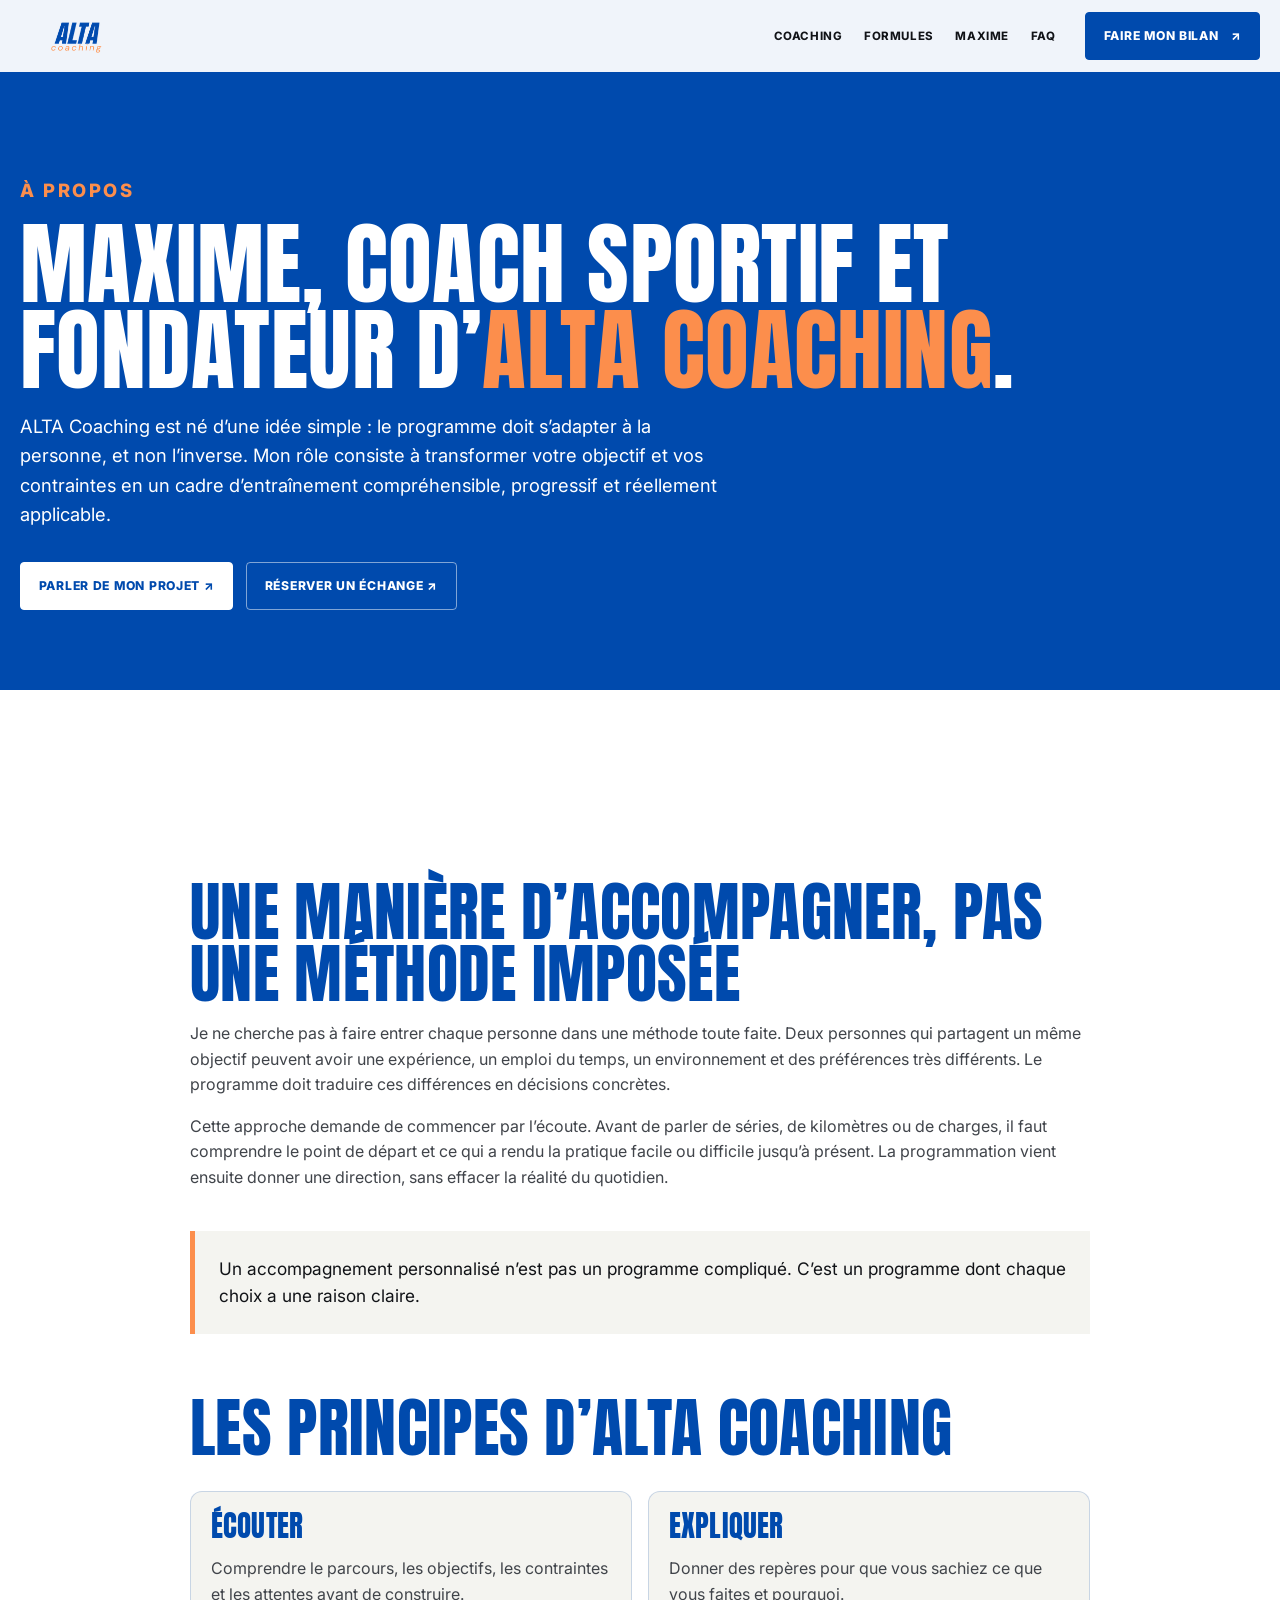
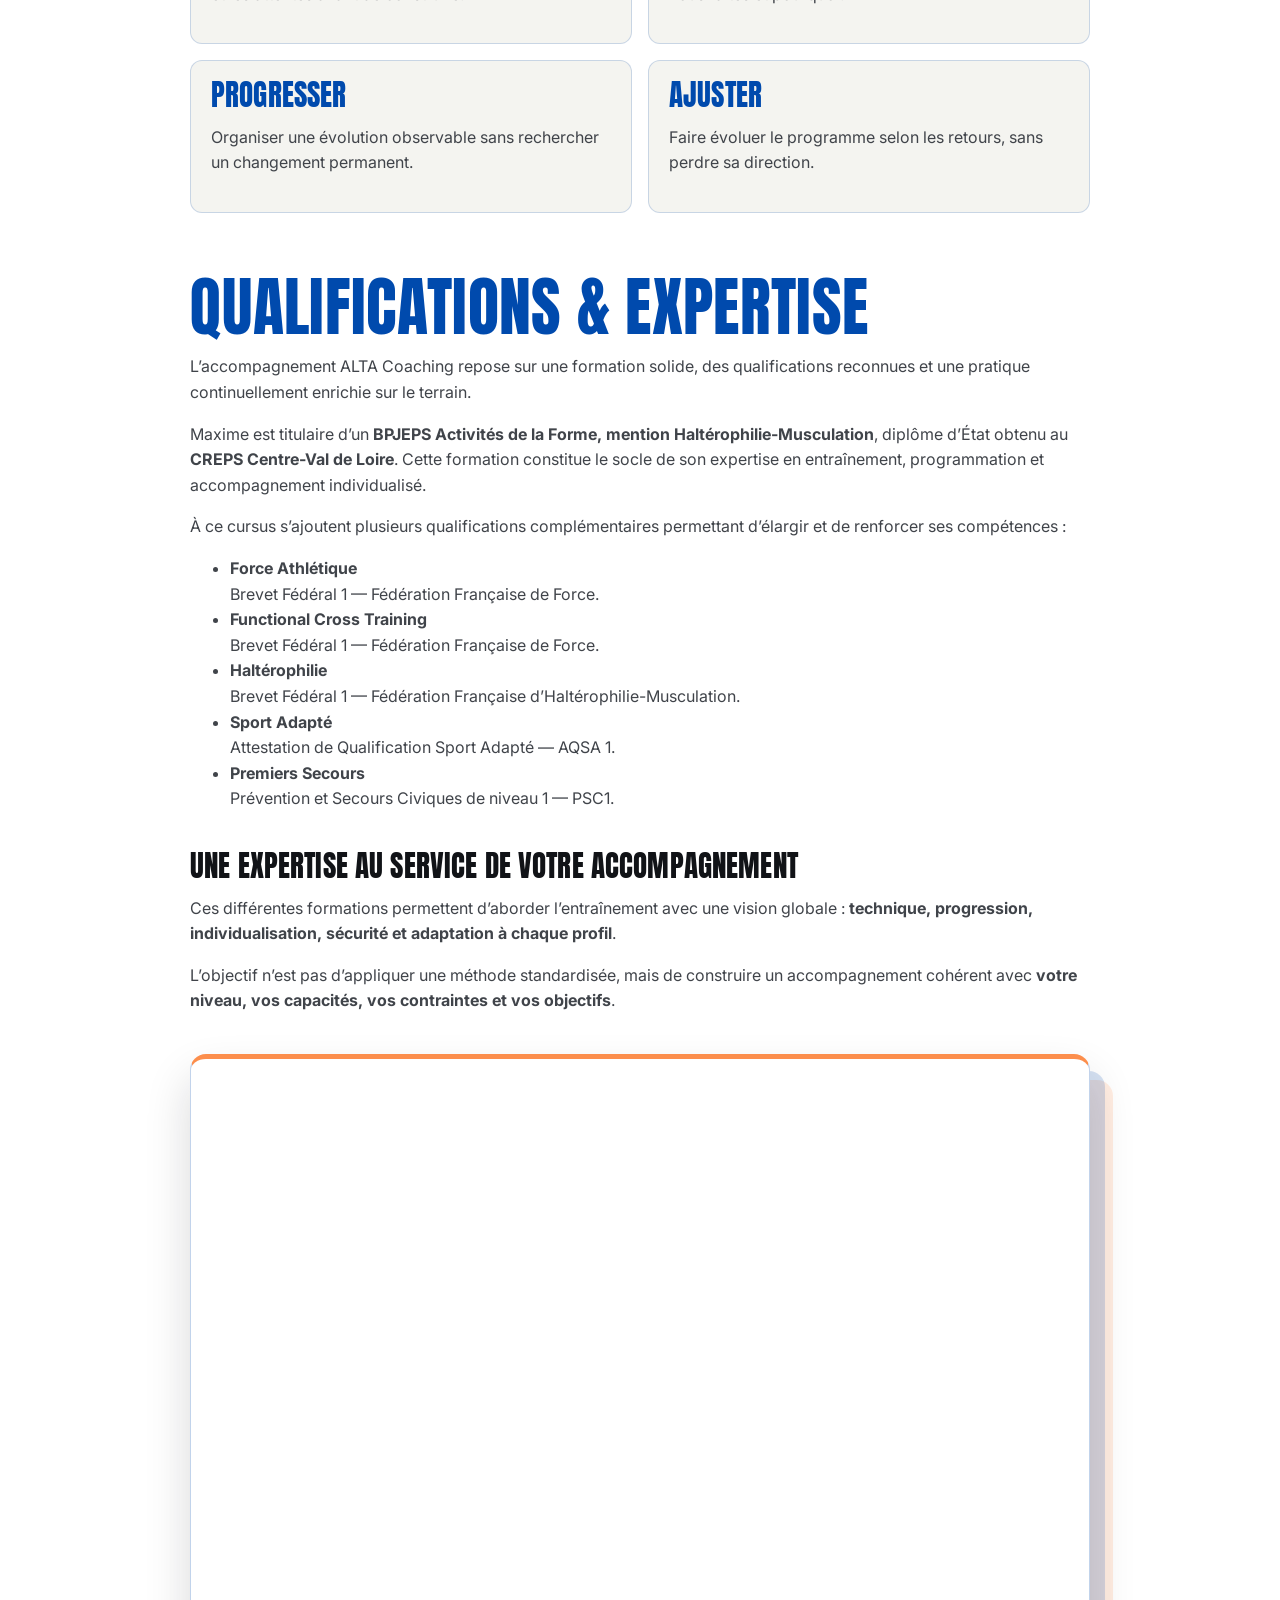
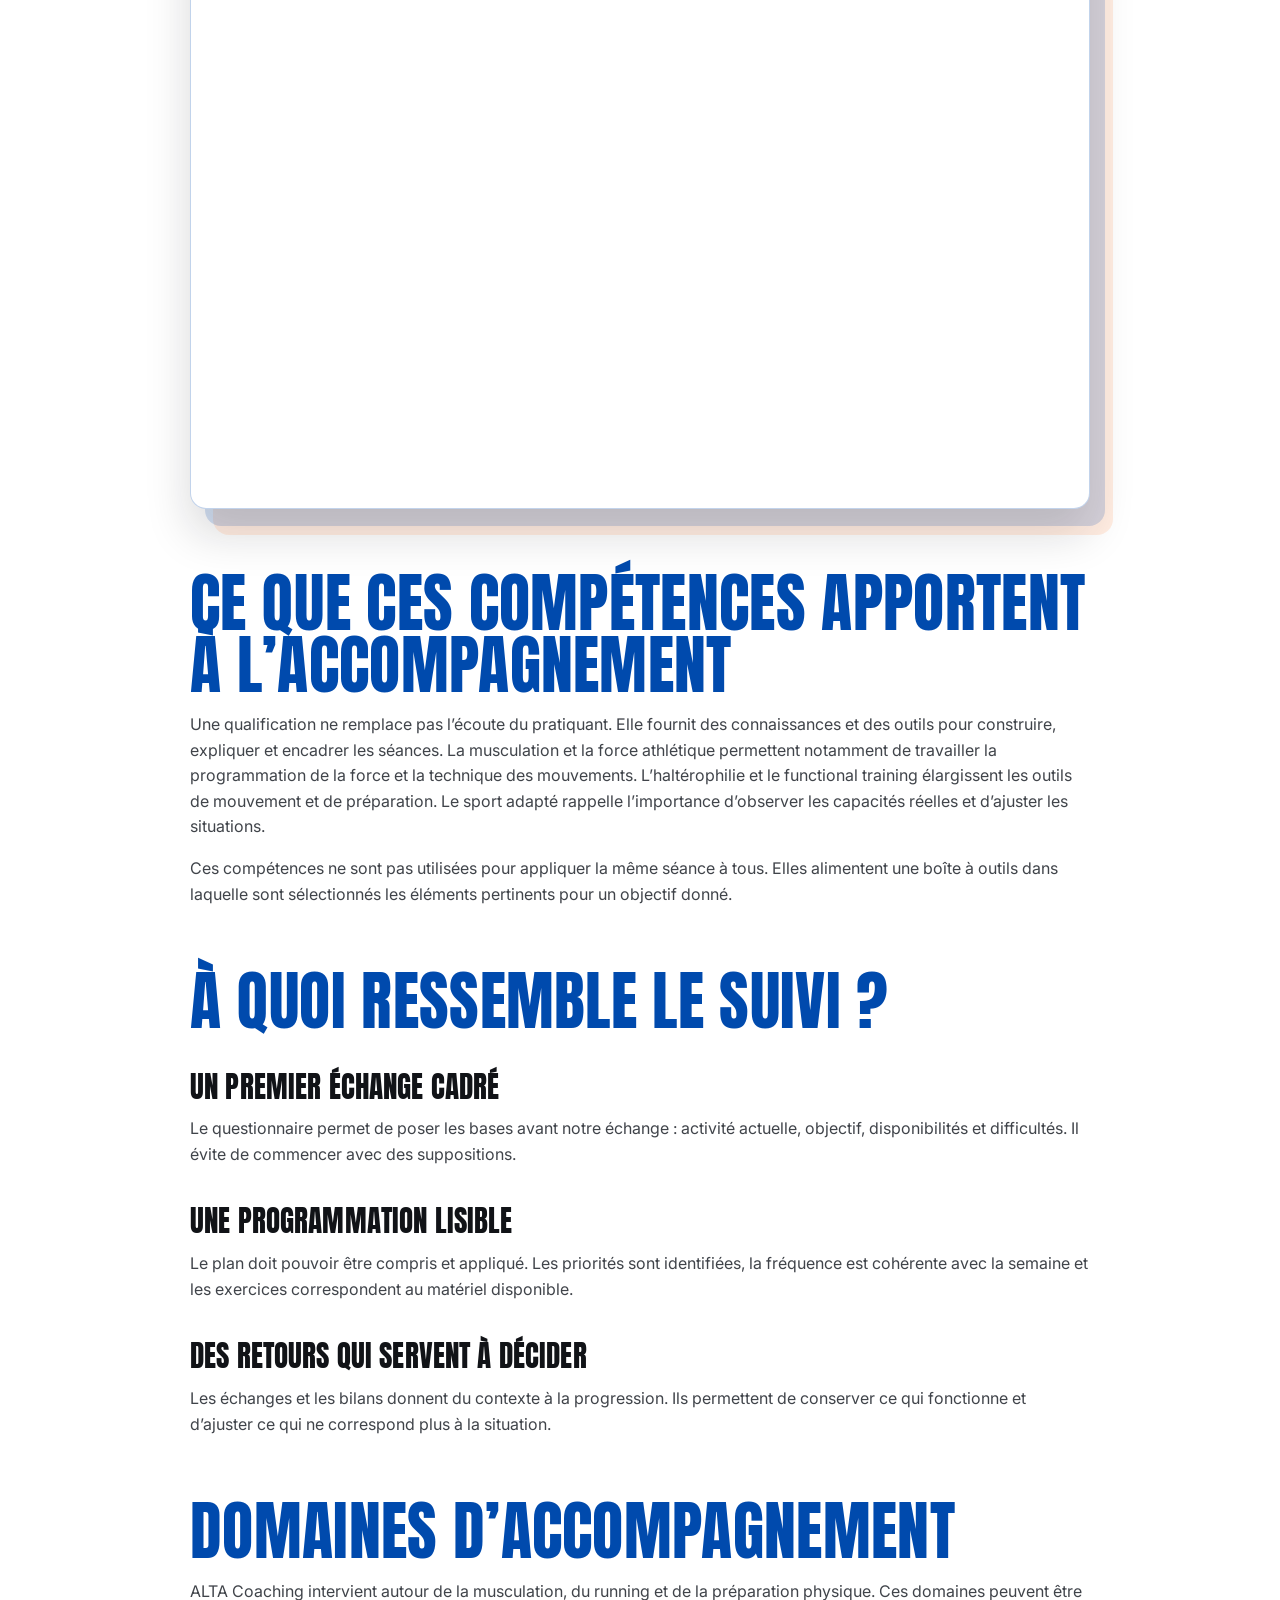
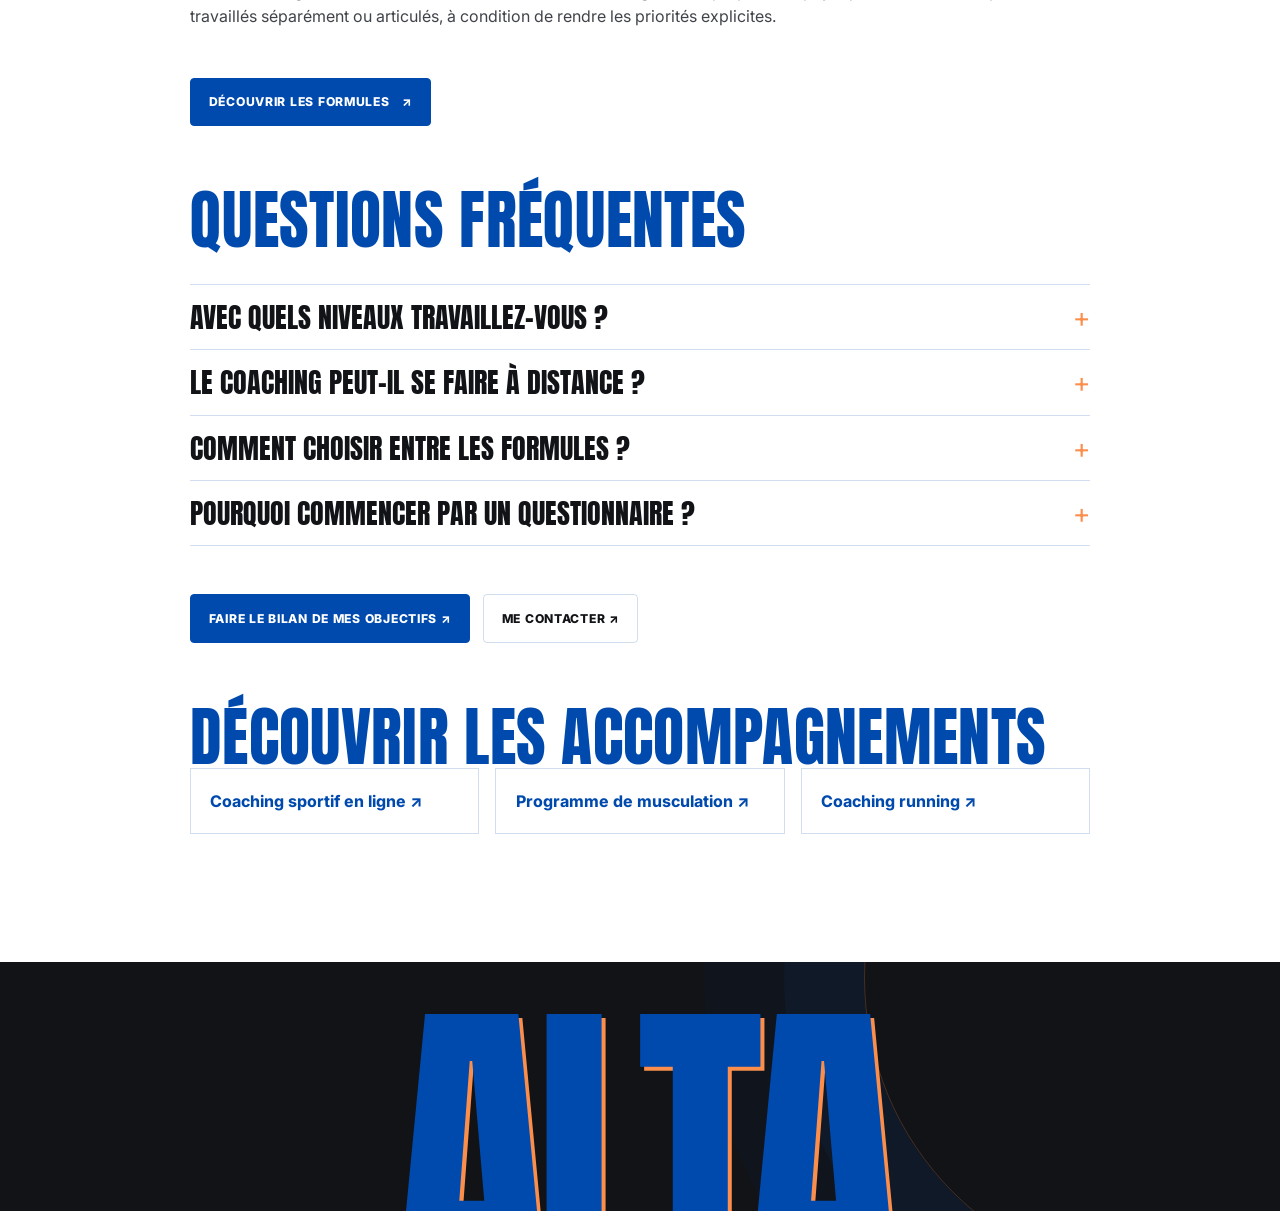
==== commit 44c53dcf: "Add files via upload" ====
--- a/a-propos/index.html
+++ b/a-propos/index.html
@@ -10,7 +10,7 @@
   <meta name="twitter:image:alt" content="ALTA Coaching — coaching sportif personnalisé"><link rel="icon" type="image/png" sizes="48x48" href="/assets/images/alta-favicon-round-v6-48.png"><link rel="icon" type="image/png" sizes="32x32" href="/assets/images/alta-favicon-round-v6-32.png"><link rel="icon" type="image/png" sizes="16x16" href="/assets/images/alta-favicon-round-v6-16.png"><link rel="shortcut icon" href="/favicon.ico"><link rel="apple-touch-icon" sizes="180x180" href="/assets/images/alta-apple-touch-v6.png"><link rel="stylesheet" href="../css/style.css?v=15">
   <script type="application/ld+json">{"@context":"https://schema.org","@graph":[{"@type":"Person","name":"Maxime Le Vilain","jobTitle":"Coach sportif","image":"https://www.alta-coaching.fr/assets/images/maxime-alta.webp","worksFor":{"@type":"Organization","name":"ALTA Coaching","url":"https://www.alta-coaching.fr/"}},{"@type":"BreadcrumbList","itemListElement":[{"@type":"ListItem","position":1,"name":"Accueil","item":"https://www.alta-coaching.fr/"},{"@type":"ListItem","position":2,"name":"À propos","item":"https://www.alta-coaching.fr/a-propos/"}]}]}</script>
 </head><body class="about-page">
-  <a class="skip-link" href="#contenu">Aller au contenu</a><header class="site-header is-scrolled is-secondary" id="top"><nav class="nav container" aria-label="Navigation principale"><a class="brand" href="../" aria-label="ALTA Coaching - accueil"><img src="../assets/images/logo-alta-transparent.png" width="220" height="100" alt="ALTA Coaching"></a><button type="button" class="menu-toggle" aria-expanded="false" aria-controls="main-menu"><span></span><span></span><span></span><span class="sr-only">Ouvrir le menu</span></button><div class="nav-links" id="main-menu"><a href="../#coaching">Coaching</a><a href="../#formules">Formules</a><a href="../#maxime">Maxime</a><a href="../#faq">FAQ</a><button class="button button-primary nav-cta" type="button" data-tally-popup>Faire mon bilan <span aria-hidden="true">↗</span></button></div></nav></header>
+  <a class="skip-link" href="#contenu">Aller au contenu</a><header class="site-header is-scrolled is-secondary" id="top"><nav class="nav container" aria-label="Navigation principale"><a class="brand" href="../" aria-label="ALTA Coaching - accueil"><img src="../assets/images/logo-alta-transparent.png" width="220" height="100" alt="ALTA Coaching"></a><button type="button" class="menu-toggle" aria-expanded="false" aria-controls="main-menu"><span></span><span></span><span></span><span class="sr-only">Ouvrir le menu</span></button><div class="nav-links" id="main-menu"><a href="../#coaching">Coaching</a><a href="../#formules">Formules</a><a href="../a-propos/">Maxime</a><a href="../#faq">FAQ</a><button class="button button-primary nav-cta" type="button" data-tally-popup>Faire mon bilan <span aria-hidden="true">↗</span></button></div></nav></header>
   <main id="contenu"><section class="page-hero section-dark"><div class="container"><p class="eyebrow eyebrow-light">À PROPOS</p><h1>MAXIME, COACH SPORTIF ET FONDATEUR D’<span class="alta-title-accent">ALTA COACHING</span>.</h1><p>ALTA Coaching est né d’une idée simple : le programme doit s’adapter à la personne, et non l’inverse. Mon rôle consiste à transformer votre objectif et vos contraintes en un cadre d’entraînement compréhensible, progressif et réellement applicable.</p><div class="actions"><button type="button" class="button button-light" data-tally-popup data-track="seo_page_cta">Parler de mon projet ↗</button><a class="button button-dark-outline" href="../#reservation">Réserver un échange ↗</a></div></div></section>
   <article class="prose section">
     <h2>UNE MANIÈRE D’ACCOMPAGNER, PAS UNE MÉTHODE IMPOSÉE</h2><p>Je ne cherche pas à faire entrer chaque personne dans une méthode toute faite. Deux personnes qui partagent un même objectif peuvent avoir une expérience, un emploi du temps, un environnement et des préférences très différents. Le programme doit traduire ces différences en décisions concrètes.</p><p>Cette approche demande de commencer par l’écoute. Avant de parler de séries, de kilomètres ou de charges, il faut comprendre le point de départ et ce qui a rendu la pratique facile ou difficile jusqu’à présent. La programmation vient ensuite donner une direction, sans effacer la réalité du quotidien.</p>
@@ -18,7 +18,7 @@
 
     <h2>LES PRINCIPES D’ALTA COACHING</h2><div class="content-grid"><div class="content-card"><h3>ÉCOUTER</h3><p>Comprendre le parcours, les objectifs, les contraintes et les attentes avant de construire.</p></div><div class="content-card"><h3>EXPLIQUER</h3><p>Donner des repères pour que vous sachiez ce que vous faites et pourquoi.</p></div><div class="content-card"><h3>PROGRESSER</h3><p>Organiser une évolution observable sans rechercher un changement permanent.</p></div><div class="content-card"><h3>AJUSTER</h3><p>Faire évoluer le programme selon les retours, sans perdre sa direction.</p></div></div>
 
-    <h2>QUALIFICATIONS ET CERTIFICATIONS</h2><p>Les qualifications présentées ci-dessous sont celles communiquées dans les documents fournis pour ALTA Coaching. Elles couvrent la musculation, l’haltérophilie, la force athlétique, le functional cross training, le sport adapté et les premiers secours.</p><ul><li>BPJEPS Activités de la forme - haltérophilie et musculation, CREPS Centre-Val de Loire.</li><li>Brevet fédéral 1 Force athlétique, Fédération Française de Force.</li><li>Brevet fédéral 1 Functional Cross Training, Fédération Française de Force.</li><li>Brevet fédéral 1 Haltérophilie, Fédération Française d’Haltérophilie - Musculation.</li><li>Attestation de qualification Sport Adapté - AQSA 1.</li><li>Prévention et secours civiques de niveau 1 - PSC1.</li></ul><picture class="about-qualifications-picture reveal" data-tilt><source media="(max-width: 430px)" srcset="../assets/images/qualifications-mobile.jpg"><img src="../assets/images/maxime-qualifications.webp" width="1448" height="956" loading="lazy" decoding="async" alt="Maxime, coach sportif ALTA Coaching, et ses qualifications et certifications"></picture>
+    <h2>QUALIFICATIONS &amp; EXPERTISE</h2><p>L’accompagnement ALTA Coaching repose sur une formation solide, des qualifications reconnues et une pratique continuellement enrichie sur le terrain.</p><p>Maxime est titulaire d’un <strong>BPJEPS Activités de la Forme, mention Haltérophilie-Musculation</strong>, diplôme d’État obtenu au <strong>CREPS Centre-Val de Loire</strong>. Cette formation constitue le socle de son expertise en entraînement, programmation et accompagnement individualisé.</p><p>À ce cursus s’ajoutent plusieurs qualifications complémentaires permettant d’élargir et de renforcer ses compétences :</p><ul><li><strong>Force Athlétique</strong><br>Brevet Fédéral 1 — Fédération Française de Force.</li><li><strong>Functional Cross Training</strong><br>Brevet Fédéral 1 — Fédération Française de Force.</li><li><strong>Haltérophilie</strong><br>Brevet Fédéral 1 — Fédération Française d’Haltérophilie-Musculation.</li><li><strong>Sport Adapté</strong><br>Attestation de Qualification Sport Adapté — AQSA 1.</li><li><strong>Premiers Secours</strong><br>Prévention et Secours Civiques de niveau 1 — PSC1.</li></ul><h3>UNE EXPERTISE AU SERVICE DE VOTRE ACCOMPAGNEMENT</h3><p>Ces différentes formations permettent d’aborder l’entraînement avec une vision globale : <strong>technique, progression, individualisation, sécurité et adaptation à chaque profil</strong>.</p><p>L’objectif n’est pas d’appliquer une méthode standardisée, mais de construire un accompagnement cohérent avec <strong>votre niveau, vos capacités, vos contraintes et vos objectifs</strong>.</p><picture class="about-qualifications-picture reveal" data-tilt><source media="(max-width: 430px)" srcset="../assets/images/qualifications-mobile.jpg"><img src="../assets/images/maxime-qualifications.webp" width="1448" height="956" loading="lazy" decoding="async" alt="Maxime, coach sportif ALTA Coaching, et ses qualifications et certifications"></picture>
 
     <h2>CE QUE CES COMPÉTENCES APPORTENT À L’ACCOMPAGNEMENT</h2><p>Une qualification ne remplace pas l’écoute du pratiquant. Elle fournit des connaissances et des outils pour construire, expliquer et encadrer les séances. La musculation et la force athlétique permettent notamment de travailler la programmation de la force et la technique des mouvements. L’haltérophilie et le functional training élargissent les outils de mouvement et de préparation. Le sport adapté rappelle l’importance d’observer les capacités réelles et d’ajuster les situations.</p><p>Ces compétences ne sont pas utilisées pour appliquer la même séance à tous. Elles alimentent une boîte à outils dans laquelle sont sélectionnés les éléments pertinents pour un objectif donné.</p>
 
--- a/css/style.css
+++ b/css/style.css
@@ -10,6 +10,7 @@
   --color-surface: #f4f4f0;
   --color-muted: #666a70;
   --color-border: rgba(0, 74, 173, .18);
+  --color-performance-gold-tint: #fbf7ed;
   --font-display: "Anton", "Arial Narrow", Impact, sans-serif;
   --font-body: Inter, Arial, Helvetica, sans-serif;
   --container: 1440px;
@@ -200,6 +201,8 @@
   .formula-transition p { background: none; color: var(--color-dark); -webkit-text-fill-color: currentColor; }
 }
 .comparison-wrap { margin-top: var(--space-7); overflow-x: auto; border-radius: var(--radius-md); background: #fff; box-shadow: var(--shadow-sm); }
+.comparison-wrap table { table-layout: fixed; }
+.comparison-wrap thead th:first-child { width: 31%; }
 table { width: 100%; min-width: 720px; border-collapse: collapse; }
 caption { padding: 1.2rem; color: var(--color-primary); font: 400 2rem var(--font-display); text-align: left; text-transform: uppercase; }
 th, td { padding: 1rem; border-top: 1px solid var(--color-border); text-align: center; }
@@ -1224,6 +1227,29 @@
   box-shadow: 0 9px 20px rgba(0,0,0,.2);
 }
 
+@media (min-width: 1024px) {
+  .home-page-v34 main > .section:not(.campaign-hero):not(.reservation) {
+    padding-block: clamp(4rem, 7vw, 7rem);
+  }
+  .home-page-v34 .after-heading { margin-bottom: 3rem; }
+  .home-page-v34 .after-sequence {
+    width: min(calc(100% - 4rem), 1360px);
+    margin-inline: auto;
+  }
+  .home-page-v34 .after-step {
+    width: 100%;
+    min-height: 300px;
+    margin-inline: 0;
+    padding-block: 2.75rem;
+  }
+  .home-page-v34 .after-step-light { margin-block: -1.25rem; }
+  .home-page-v34 .qualification-v34 {
+    margin-top: clamp(3rem, 4vw, 4rem);
+    padding-top: 0;
+    border-top: 0;
+  }
+}
+
 @media (max-width: 520px) {
   .hero-actions .button { width: 100%; min-height: 58px; }
   .email-nowrap { font-size: clamp(.6rem, 3vw, .76rem); }
@@ -1402,6 +1428,18 @@
   .after-sequence,
   .footer-signature { width: calc(100% - 1.5rem); }
 
+  .home-page-v34 .after-sequence,
+  .home-page-v34 #coaching .service-list {
+    width: 100%;
+    max-width: none;
+    margin-inline: 0;
+  }
+  .home-page-v34 #coaching { overflow-x: clip; }
+  .home-page-v34 #coaching .service-row {
+    width: 100%;
+    padding-inline: 1.25rem;
+  }
+
   .section { padding-block: clamp(3.25rem, 13vw, 4.25rem); }
   .campaign-hero { padding-top: 6.5rem; }
   .campaign-index { gap: .5rem; font-size: .55rem; letter-spacing: .09em; }
@@ -1460,7 +1498,8 @@
   .home-page-v34 #questionnaire .questionnaire-grid { gap: .75rem; }
   .home-page-v34 #questionnaire .section-heading { margin-bottom: 0; }
   .home-page-v34 .qualification-v34 {
-    margin-top: 1.5rem;
+    gap: 1rem;
+    margin-top: 3rem;
     padding-top: 0;
     border-top: 0;
   }
@@ -1497,7 +1536,7 @@
   #coaching .service-row.reveal.is-visible { opacity: 1; transform: translateY(0) scale(1); }
   #coaching .service-row.reveal.is-visible.is-scroll-active {
     z-index: 2;
-    padding-inline: .8rem;
+    padding-inline: 1.25rem;
     background: #004aad;
     color: #fff;
     box-shadow: 0 18px 38px rgba(17,19,23,.16), 0 8px 0 rgba(0,74,173,.10);
@@ -1673,3 +1712,14 @@
   .question-dialog-head h2 { font-size: clamp(2.2rem, 11vw, 3.2rem); }
   .question-form .button { width: 100%; }
 }
+
+/* Performance: soft premium background only */
+#formules .price-card.price-performance,
+#formules .comparison-wrap th:nth-child(4),
+#formules .comparison-wrap td:nth-child(4) { background: var(--color-performance-gold-tint); }
+
+@media (hover: hover) and (pointer: fine) {
+  #formules .comparison-wrap tbody tr:hover > :nth-child(4) {
+    background: linear-gradient(rgba(0,74,173,.045), rgba(0,74,173,.045)), var(--color-performance-gold-tint);
+  }
+}
